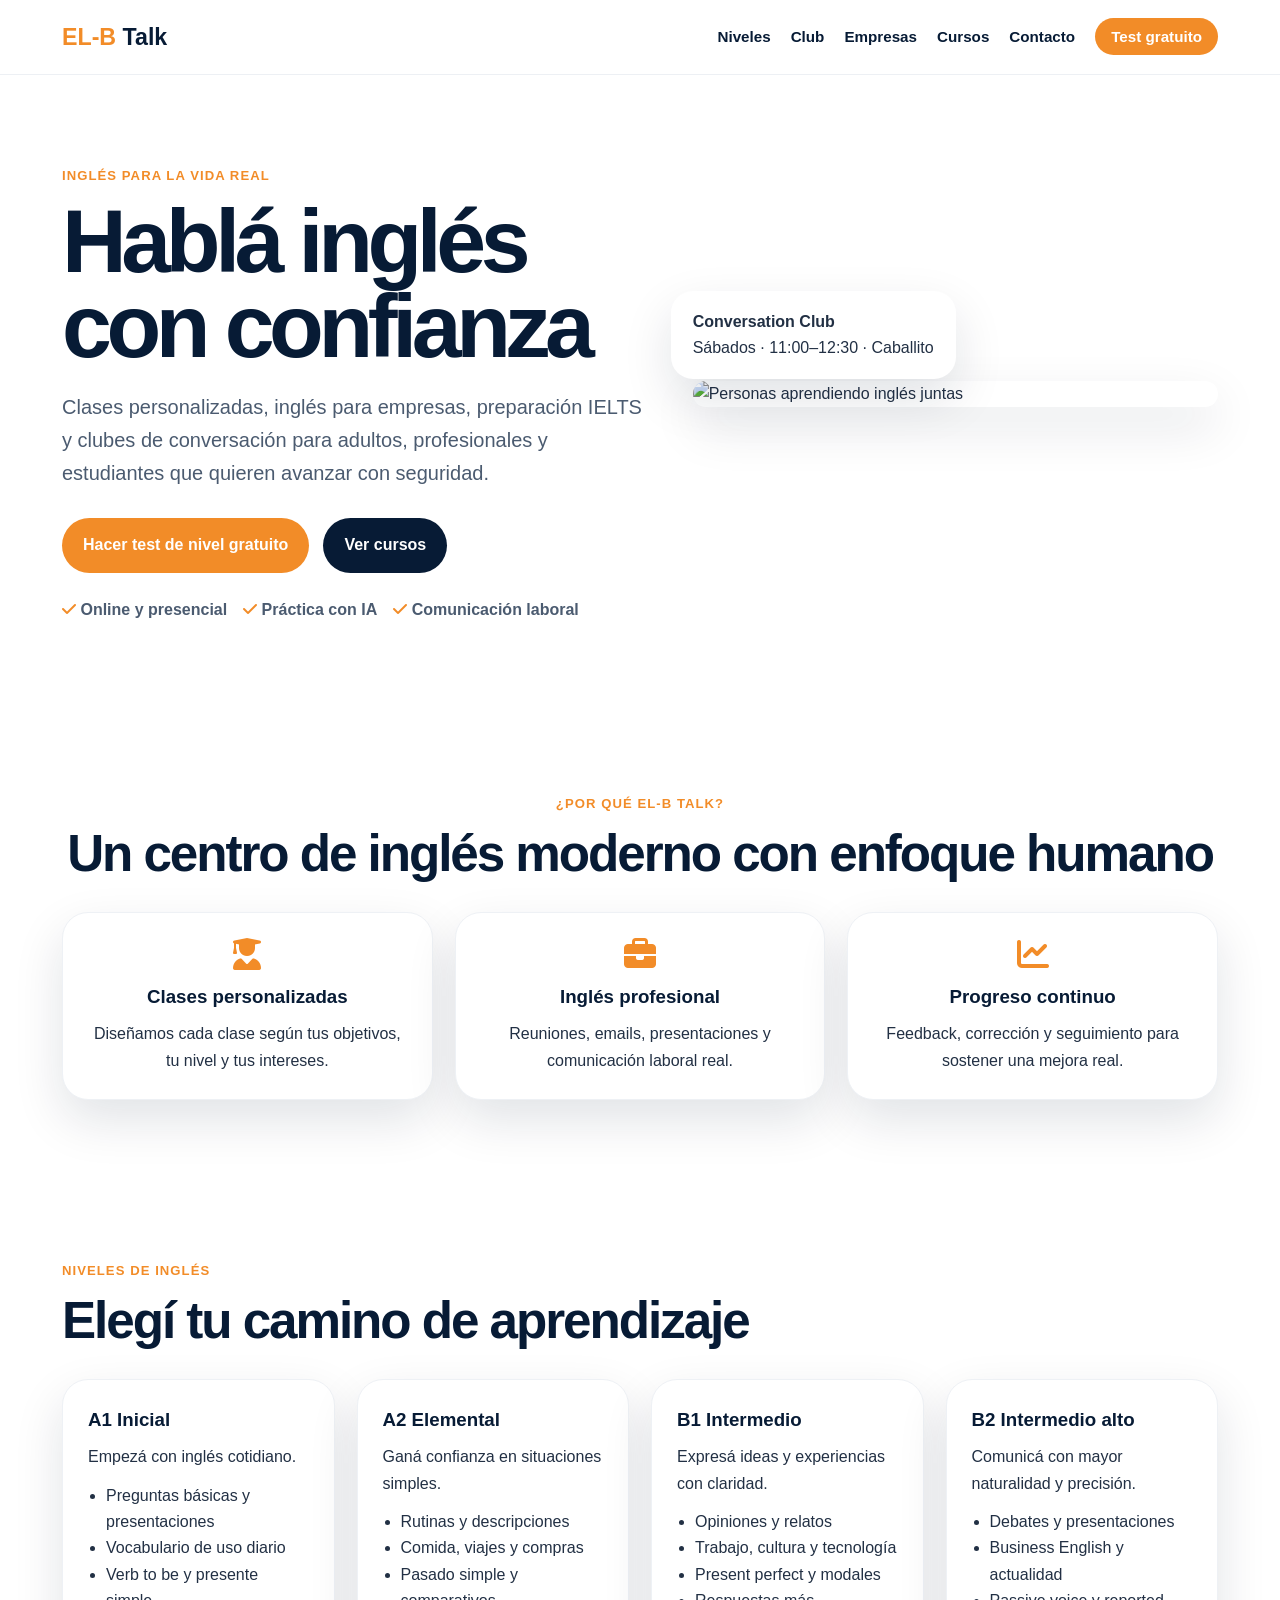
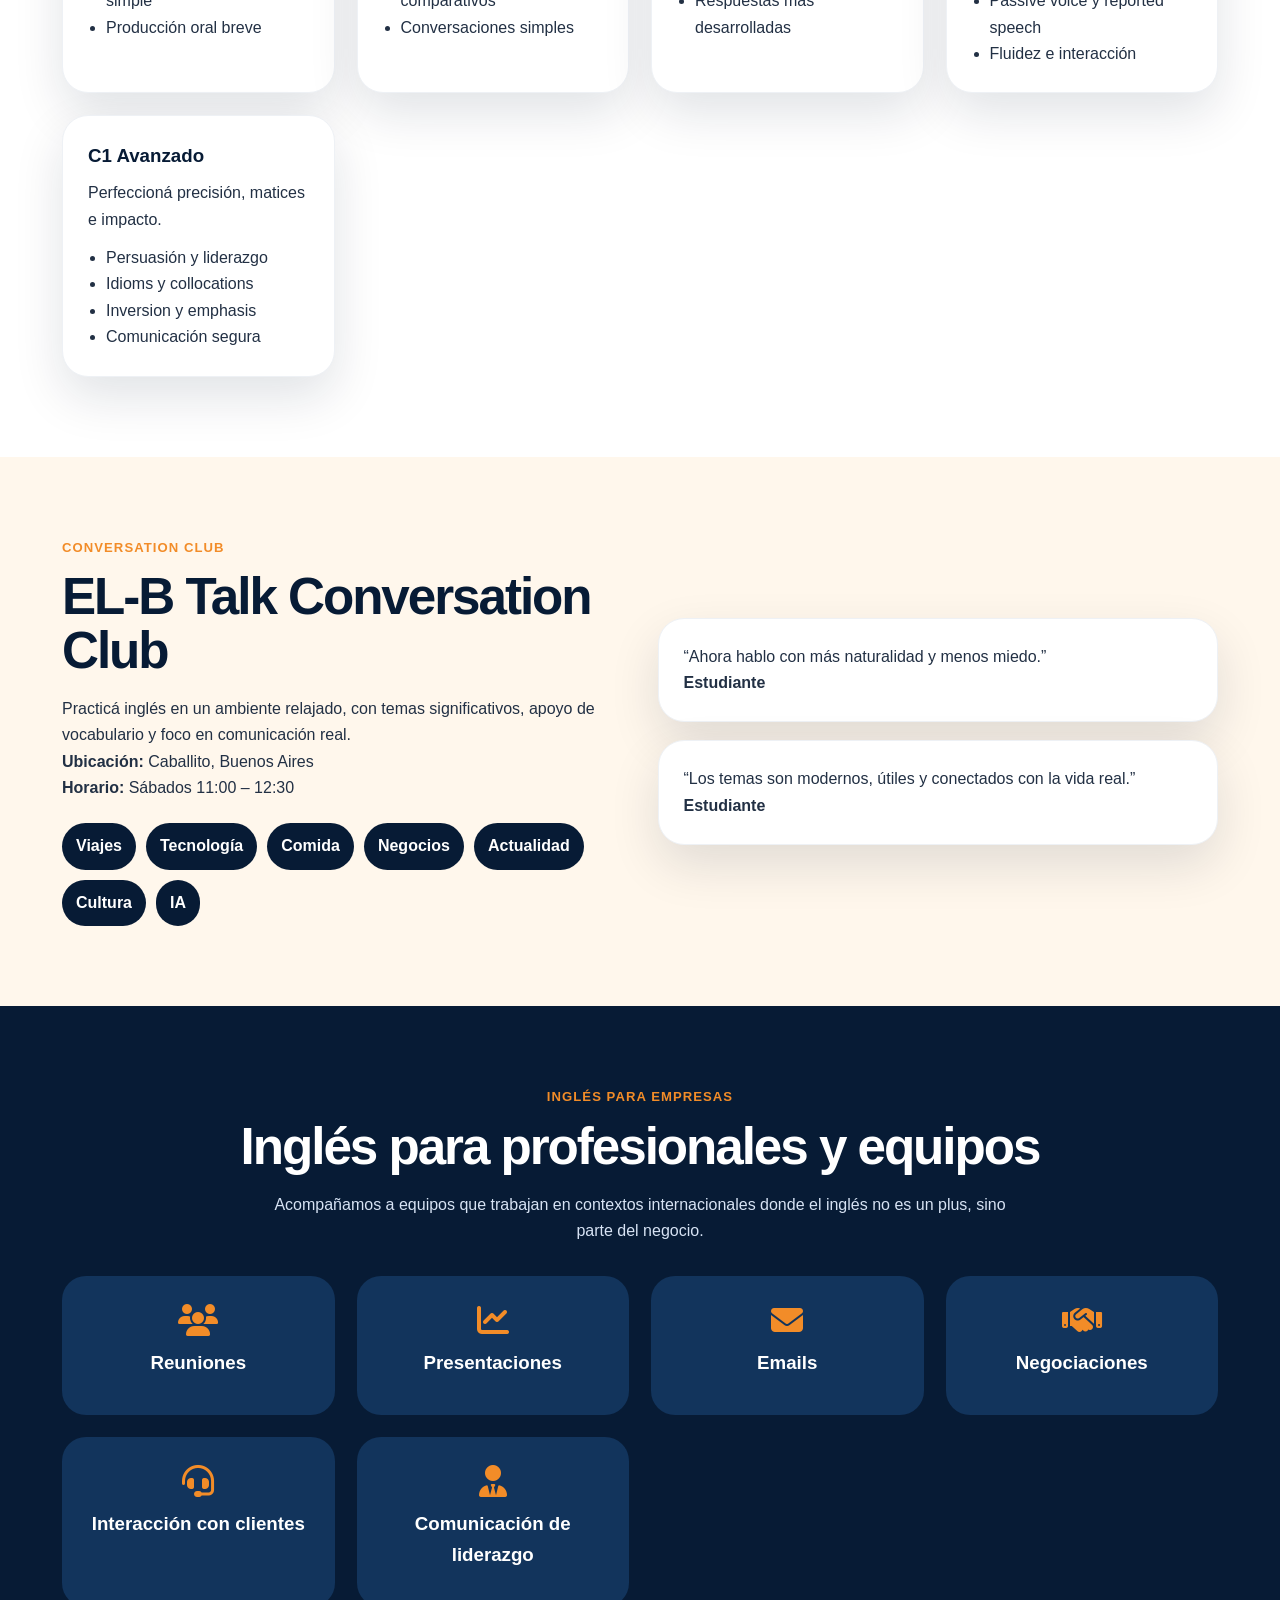
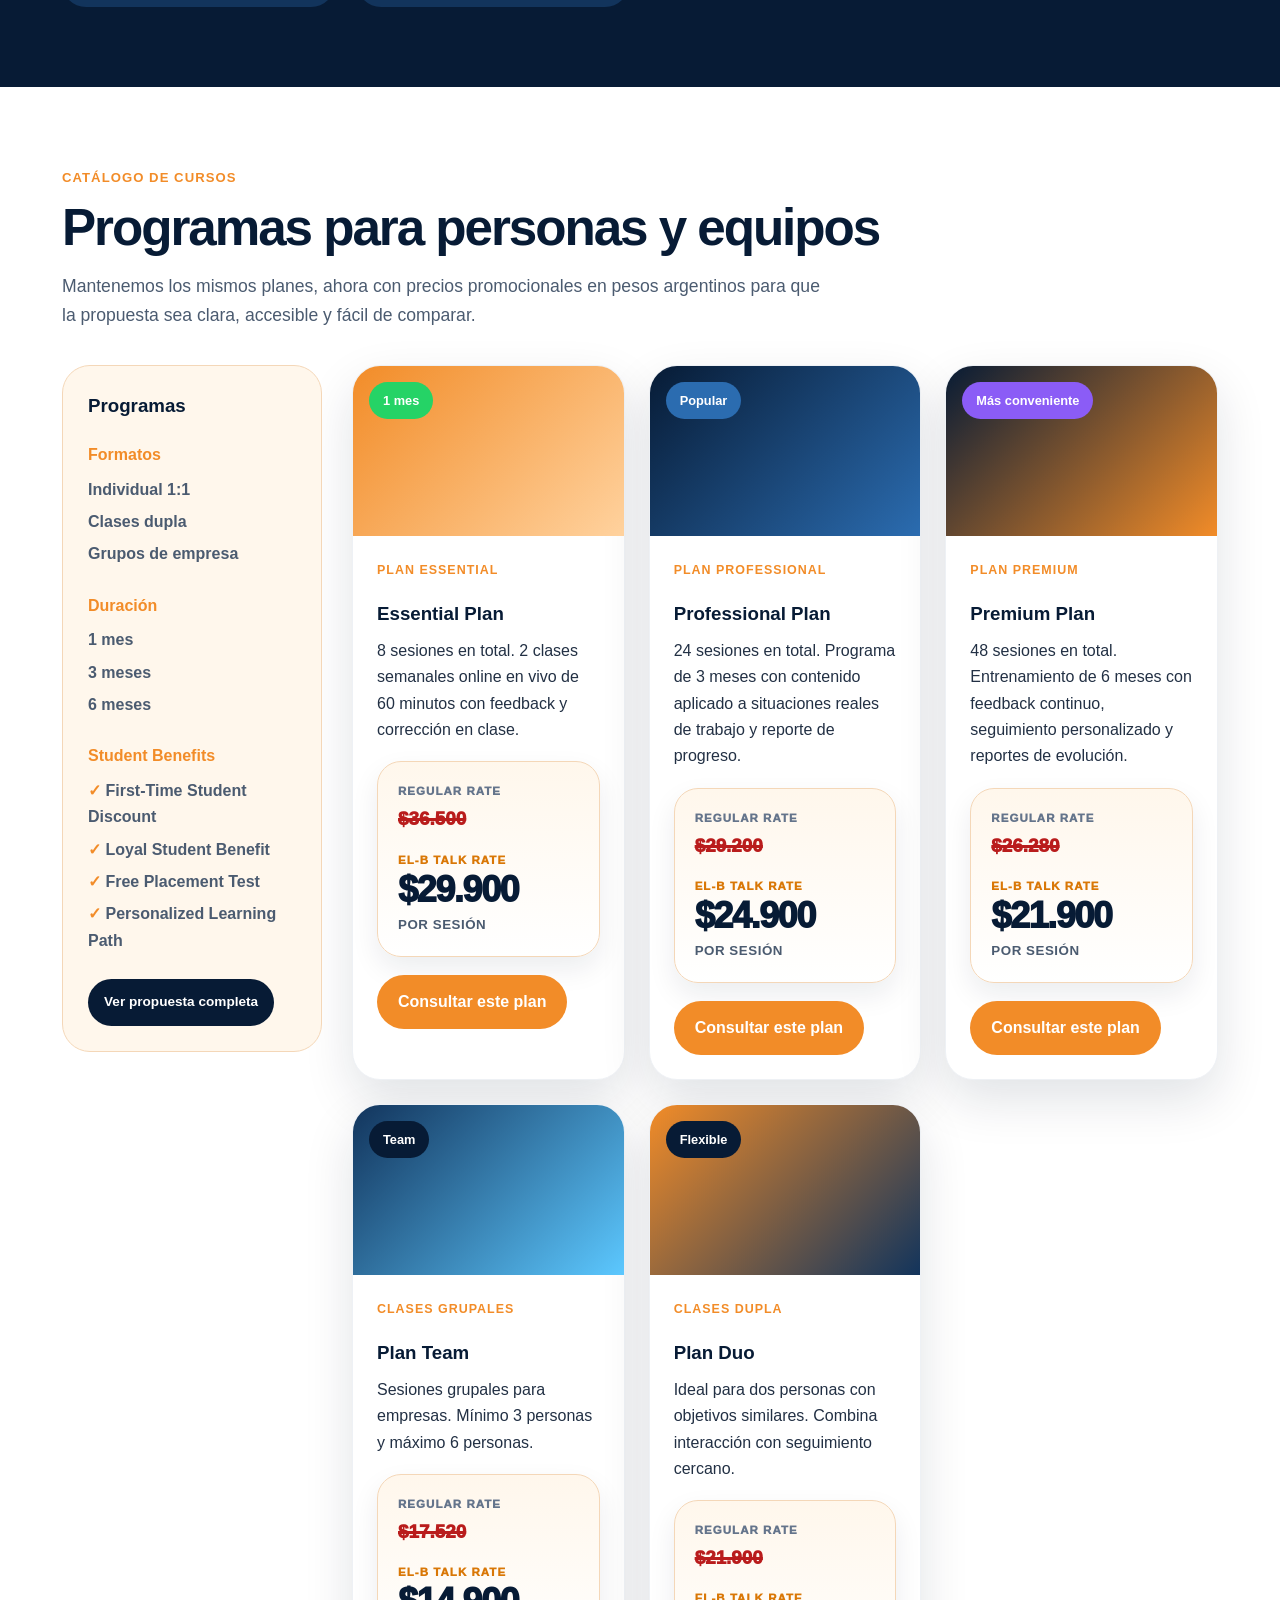
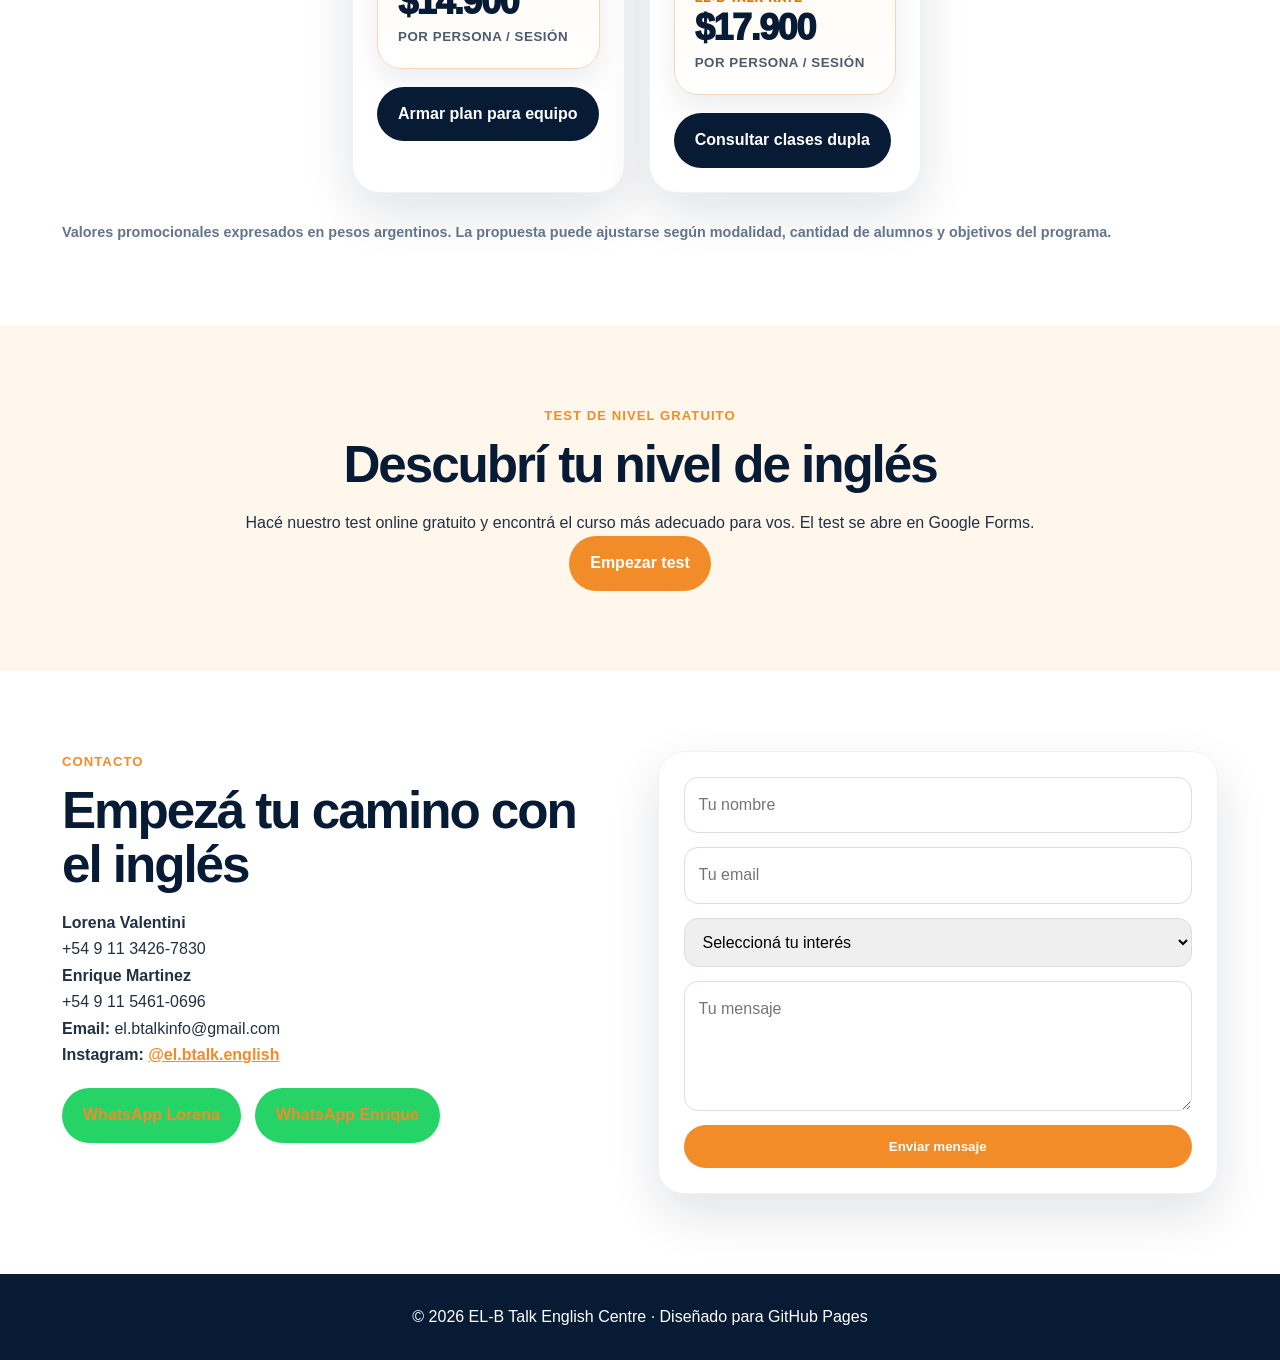
==== index.html @ 5281f2a9 "Add files via upload" ====
<!DOCTYPE html>
<html lang="es">
<head>
  <meta charset="UTF-8" />
  <meta name="viewport" content="width=device-width, initial-scale=1.0" />

  <title>EL-B Talk English Centre</title>
  <meta name="description" content="EL-B Talk English Centre: clases de inglés personalizadas, inglés para empresas, preparación IELTS, club de conversación y capacitación corporativa." />

  <link rel="stylesheet" href="style.css" />
  <link rel="stylesheet" href="https://cdnjs.cloudflare.com/ajax/libs/font-awesome/6.5.0/css/all.min.css" />
</head>

<body>
  <header class="header">
    <nav class="nav">
      <a href="#home" class="logo"><span>EL-B</span> Talk</a>

      <button class="menu-btn" id="menuBtn" aria-label="Abrir menú">
        <i class="fa-solid fa-bars"></i>
      </button>

      <ul class="nav-links" id="navLinks">
        <li><a href="#levels">Niveles</a></li>
        <li><a href="#club">Club</a></li>
        <li><a href="#business">Empresas</a></li>
        <li><a href="#courses">Cursos</a></li>
        <li><a href="#contact">Contacto</a></li>
        <li>
          <a
            href="test.html"
            target="_blank"
            rel="noopener noreferrer"
            class="nav-cta">
            Test gratuito
          </a>
        </li>
      </ul>
    </nav>
  </header>

  <main>
    <section id="home" class="hero">
      <div class="hero-text reveal">
        <p class="tag">Inglés para la vida real</p>
        <h1>Hablá inglés con confianza</h1>
        <p class="subtitle">
          Clases personalizadas, inglés para empresas, preparación IELTS y clubes de conversación
          para adultos, profesionales y estudiantes que quieren avanzar con seguridad.
        </p>

        <div class="buttons">
          <a
            href="test.html"
            target="_blank"
            rel="noopener noreferrer"
            class="btn primary">
            Hacer test de nivel gratuito
          </a>

          <a href="#courses" class="btn secondary">Ver cursos</a>
        </div>

        <div class="trust">
          <span><i class="fa-solid fa-check"></i> Online y presencial</span>
          <span><i class="fa-solid fa-check"></i> Práctica con IA</span>
          <span><i class="fa-solid fa-check"></i> Comunicación laboral</span>
        </div>
      </div>

      <div class="hero-card reveal">
        <img
          src="https://images.unsplash.com/photo-1521737604893-d14cc237f11d?auto=format&fit=crop&w=1200&q=80"
          alt="Personas aprendiendo inglés juntas"
        />
        <div class="floating-card">
          <strong>Conversation Club</strong>
          <p>Sábados · 11:00–12:30 · Caballito</p>
        </div>
      </div>
    </section>

    <section class="section intro reveal">
      <p class="tag">¿Por qué EL-B Talk?</p>
      <h2>Un centro de inglés moderno con enfoque humano</h2>

      <div class="feature-grid">
        <div>
          <i class="fa-solid fa-user-graduate"></i>
          <h3>Clases personalizadas</h3>
          <p>Diseñamos cada clase según tus objetivos, tu nivel y tus intereses.</p>
        </div>

        <div>
          <i class="fa-solid fa-briefcase"></i>
          <h3>Inglés profesional</h3>
          <p>Reuniones, emails, presentaciones y comunicación laboral real.</p>
        </div>

        <div>
          <i class="fa-solid fa-chart-line"></i>
          <h3>Progreso continuo</h3>
          <p>Feedback, corrección y seguimiento para sostener una mejora real.</p>
        </div>
      </div>
    </section>

    <section id="levels" class="section reveal">
      <p class="tag">Niveles de inglés</p>
      <h2>Elegí tu camino de aprendizaje</h2>

      <div class="cards">
        <article>
          <h3>A1 Inicial</h3>
          <p>Empezá con inglés cotidiano.</p>
          <ul>
            <li>Preguntas básicas y presentaciones</li>
            <li>Vocabulario de uso diario</li>
            <li>Verb to be y presente simple</li>
            <li>Producción oral breve</li>
          </ul>
        </article>

        <article>
          <h3>A2 Elemental</h3>
          <p>Ganá confianza en situaciones simples.</p>
          <ul>
            <li>Rutinas y descripciones</li>
            <li>Comida, viajes y compras</li>
            <li>Pasado simple y comparativos</li>
            <li>Conversaciones simples</li>
          </ul>
        </article>

        <article>
          <h3>B1 Intermedio</h3>
          <p>Expresá ideas y experiencias con claridad.</p>
          <ul>
            <li>Opiniones y relatos</li>
            <li>Trabajo, cultura y tecnología</li>
            <li>Present perfect y modales</li>
            <li>Respuestas más desarrolladas</li>
          </ul>
        </article>

        <article>
          <h3>B2 Intermedio alto</h3>
          <p>Comunicá con mayor naturalidad y precisión.</p>
          <ul>
            <li>Debates y presentaciones</li>
            <li>Business English y actualidad</li>
            <li>Passive voice y reported speech</li>
            <li>Fluidez e interacción</li>
          </ul>
        </article>

        <article>
          <h3>C1 Avanzado</h3>
          <p>Perfeccioná precisión, matices e impacto.</p>
          <ul>
            <li>Persuasión y liderazgo</li>
            <li>Idioms y collocations</li>
            <li>Inversion y emphasis</li>
            <li>Comunicación segura</li>
          </ul>
        </article>
      </div>
    </section>

    <section id="club" class="section split reveal">
      <div>
        <p class="tag">Conversation Club</p>
        <h2>EL-B Talk Conversation Club</h2>
        <p>
          Practicá inglés en un ambiente relajado, con temas significativos,
          apoyo de vocabulario y foco en comunicación real.
        </p>
        <p><strong>Ubicación:</strong> Caballito, Buenos Aires</p>
        <p><strong>Horario:</strong> Sábados 11:00 – 12:30</p>

        <div class="chips">
          <span>Viajes</span>
          <span>Tecnología</span>
          <span>Comida</span>
          <span>Negocios</span>
          <span>Actualidad</span>
          <span>Cultura</span>
          <span>IA</span>
        </div>
      </div>

      <div class="testimonial-box">
        <div>
          <p>“Ahora hablo con más naturalidad y menos miedo.”</p>
          <strong>Estudiante</strong>
        </div>

        <div>
          <p>“Los temas son modernos, útiles y conectados con la vida real.”</p>
          <strong>Estudiante</strong>
        </div>
      </div>
    </section>

    <section id="business" class="section dark reveal">
      <p class="tag">Inglés para empresas</p>
      <h2>Inglés para profesionales y equipos</h2>
      <p class="dark-intro">
        Acompañamos a equipos que trabajan en contextos internacionales donde el inglés no es un plus, sino parte del negocio.
      </p>

      <div class="business-grid">
        <div><i class="fa-solid fa-users"></i><h3>Reuniones</h3></div>
        <div><i class="fa-solid fa-chart-line"></i><h3>Presentaciones</h3></div>
        <div><i class="fa-solid fa-envelope"></i><h3>Emails</h3></div>
        <div><i class="fa-solid fa-handshake"></i><h3>Negociaciones</h3></div>
        <div><i class="fa-solid fa-headset"></i><h3>Interacción con clientes</h3></div>
        <div><i class="fa-solid fa-user-tie"></i><h3>Comunicación de liderazgo</h3></div>
      </div>
    </section>

    <section id="courses" class="section catalog reveal">
      <p class="tag">Catálogo de cursos</p>
      <h2>Programas para personas y equipos</h2>
      <p class="catalog-intro">
        Mantenemos los mismos planes, ahora con precios promocionales en pesos argentinos para que la propuesta sea clara, accesible y fácil de comparar.
      </p>

      <div class="catalog-layout">
        <aside class="catalog-filters">
          <h3>Programas</h3>

          <div class="filter-group">
            <h4>Formatos</h4>
            <p>Individual 1:1</p>
            <p>Clases dupla</p>
            <p>Grupos de empresa</p>
          </div>

          <div class="filter-group">
            <h4>Duración</h4>
            <p>1 mes</p>
            <p>3 meses</p>
            <p>6 meses</p>
          </div>

          <div class="filter-group student-benefits">
            <h4>Student Benefits</h4>
            <p>First-Time Student Discount</p>
            <p>Loyal Student Benefit</p>
            <p>Free Placement Test</p>
            <p>Personalized Learning Path</p>
          </div>

          <a href="commercial-proposal.pdf" target="_blank" rel="noopener noreferrer" class="btn secondary small-btn">
            Ver propuesta completa
          </a>
        </aside>

        <div class="catalog-products">
          <article class="product-card featured-card">
            <div class="product-image essential-bg">
              <span class="badge free">1 mes</span>
            </div>
            <div class="product-content">
              <p class="product-type">Plan Essential</p>
              <h3>Essential Plan</h3>
              <p>8 sesiones en total. 2 clases semanales online en vivo de 60 minutos con feedback y corrección en clase.</p>
              <div class="offer-price">
                <span class="rate-label">Regular Rate</span>
                <span class="old-price">$36.500</span>
                <span class="rate-label highlight">EL-B Talk Rate</span>
                <strong>$29.900</strong>
                <small>por sesión</small>
              </div>
              <a href="#contact" class="btn primary">Consultar este plan</a>
            </div>
          </article>

          <article class="product-card featured-card">
            <div class="product-image professional-bg">
              <span class="badge popular">Popular</span>
            </div>
            <div class="product-content">
              <p class="product-type">Plan Professional</p>
              <h3>Professional Plan</h3>
              <p>24 sesiones en total. Programa de 3 meses con contenido aplicado a situaciones reales de trabajo y reporte de progreso.</p>
              <div class="offer-price">
                <span class="rate-label">Regular Rate</span>
                <span class="old-price">$29.200</span>
                <span class="rate-label highlight">EL-B Talk Rate</span>
                <strong>$24.900</strong>
                <small>por sesión</small>
              </div>
              <a href="#contact" class="btn primary">Consultar este plan</a>
            </div>
          </article>

          <article class="product-card featured-card">
            <div class="product-image premium-bg">
              <span class="badge premium">Más conveniente</span>
            </div>
            <div class="product-content">
              <p class="product-type">Plan Premium</p>
              <h3>Premium Plan</h3>
              <p>48 sesiones en total. Entrenamiento de 6 meses con feedback continuo, seguimiento personalizado y reportes de evolución.</p>
              <div class="offer-price">
                <span class="rate-label">Regular Rate</span>
                <span class="old-price">$26.280</span>
                <span class="rate-label highlight">EL-B Talk Rate</span>
                <strong>$21.900</strong>
                <small>por sesión</small>
              </div>
              <a href="#contact" class="btn primary">Consultar este plan</a>
            </div>
          </article>

          <article class="product-card">
            <div class="product-image team-bg">
              <span class="badge soon">Team</span>
            </div>
            <div class="product-content">
              <p class="product-type">Clases grupales</p>
              <h3>Plan Team</h3>
              <p>Sesiones grupales para empresas. Mínimo 3 personas y máximo 6 personas.</p>
              <div class="offer-price">
                <span class="rate-label">Regular Rate</span>
                <span class="old-price">$17.520</span>
                <span class="rate-label highlight">EL-B Talk Rate</span>
                <strong>$14.900</strong>
                <small>por persona / sesión</small>
              </div>
              <a href="#contact" class="btn secondary">Armar plan para equipo</a>
            </div>
          </article>

          <article class="product-card">
            <div class="product-image duo-bg">
              <span class="badge soon">Flexible</span>
            </div>
            <div class="product-content">
              <p class="product-type">Clases dupla</p>
              <h3>Plan Duo</h3>
              <p>Ideal para dos personas con objetivos similares. Combina interacción con seguimiento cercano.</p>
              <div class="offer-price">
                <span class="rate-label">Regular Rate</span>
                <span class="old-price">$21.900</span>
                <span class="rate-label highlight">EL-B Talk Rate</span>
                <strong>$17.900</strong>
                <small>por persona / sesión</small>
              </div>
              <a href="#contact" class="btn secondary">Consultar clases dupla</a>
            </div>
          </article>
        </div>
      </div>

      <p class="exchange-note">
        Valores promocionales expresados en pesos argentinos. La propuesta puede ajustarse según modalidad, cantidad de alumnos y objetivos del programa.
      </p>
    </section>

    <section id="test" class="section cta reveal">
      <p class="tag">Test de nivel gratuito</p>
      <h2>Descubrí tu nivel de inglés</h2>
      <p>
        Hacé nuestro test online gratuito y encontrá el curso más adecuado para vos.
        El test se abre en Google Forms.
      </p>

      <a
        href="test.html"
        target="_blank"
        rel="noopener noreferrer"
        class="btn primary">
        Empezar test
      </a>
    </section>

    <section id="contact" class="section contact reveal">
      <div>
        <p class="tag">Contacto</p>
        <h2>Empezá tu camino con el inglés</h2>

        <p><strong>Lorena Valentini</strong></p>
        <p>+54 9 11 3426-7830</p>

        <p><strong>Enrique Martinez</strong></p>
        <p>+54 9 11 5461-0696</p>

        <p><strong>Email:</strong> el.btalkinfo@gmail.com</p>
        <p>
          <strong>Instagram:</strong>
          <a
            href="https://www.instagram.com/el.btalk.english/"
            target="_blank"
            rel="noopener noreferrer">
            @el.btalk.english
          </a>
        </p>

        <div class="buttons contact-buttons">
          <a
            class="btn whatsapp"
            href="https://wa.me/5491134267830"
            target="_blank"
            rel="noopener noreferrer">
            WhatsApp Lorena
          </a>

          <a
            class="btn whatsapp"
            href="https://wa.me/5491154610696"
            target="_blank"
            rel="noopener noreferrer">
            WhatsApp Enrique
          </a>
        </div>
      </div>

      <form action="https://formsubmit.co/el.btalkinfo@gmail.com" method="POST">
        <input type="hidden" name="_subject" value="Nueva consulta desde la web de EL-B Talk" />
        <input type="hidden" name="_captcha" value="false" />
        <input type="hidden" name="_template" value="table" />
        <input type="hidden" name="_next" value="https://elbtalk.github.io/website/#contact" />

        <input type="text" name="name" placeholder="Tu nombre" required />
        <input type="email" name="email" placeholder="Tu email" required />

        <select name="interest" required>
          <option value="">Seleccioná tu interés</option>
          <option>Conversation Club</option>
          <option>Business English</option>
          <option>Preparación IELTS</option>
          <option>Clases particulares</option>
          <option>Capacitación corporativa</option>
          <option>Plan Team</option>
          <option>Clases dupla</option>
        </select>

        <textarea name="message" placeholder="Tu mensaje" required></textarea>

        <button class="btn primary" type="submit">Enviar mensaje</button>
      </form>
    </section>
  </main>

  <footer>
    <p>© 2026 EL-B Talk English Centre · Diseñado para GitHub Pages</p>
  </footer>

  <script src="script.js"></script>
</body>
</html>
---- style.css ----
:root{
  --orange:#f28c28;
  --orange-dark:#d97706;
  --blue:#071b35;
  --blue2:#12345c;
  --cream:#fff7ec;
  --soft:#f5f7fb;
  --text:#223044;
  --white:#fff;
  --shadow:0 20px 50px rgba(7,27,53,.12);
}

*{box-sizing:border-box;margin:0;padding:0}
html{scroll-behavior:smooth}
body{font-family:Inter,Arial,sans-serif;color:var(--text);background:#fff;line-height:1.65}
img{max-width:100%;display:block}

.header{position:sticky;top:0;z-index:10;background:rgba(255,255,255,.94);backdrop-filter:blur(14px);border-bottom:1px solid #edf0f4}
.nav{max-width:1200px;margin:auto;padding:18px 22px;display:flex;align-items:center;justify-content:space-between}
.logo{text-decoration:none;font-size:1.45rem;font-weight:900;color:var(--blue)}
.logo span{color:var(--orange)}
.nav-links{display:flex;gap:20px;list-style:none;align-items:center}
.nav-links a{text-decoration:none;color:var(--blue);font-weight:700;font-size:.95rem}
.nav-cta{background:var(--orange);color:white!important;padding:10px 16px;border-radius:999px}
.menu-btn{display:none;background:none;border:0;font-size:1.5rem;color:var(--blue)}

.hero{max-width:1200px;margin:auto;padding:90px 22px;display:grid;grid-template-columns:1.05fr .95fr;gap:50px;align-items:center}
.tag{color:var(--orange);font-weight:900;text-transform:uppercase;letter-spacing:.08em;font-size:.82rem;margin-bottom:12px}
h1{font-size:clamp(3rem,7vw,5.8rem);line-height:.95;color:var(--blue);letter-spacing:-.06em;margin-bottom:22px}
h2{font-size:clamp(2rem,4vw,3.3rem);line-height:1.05;color:var(--blue);letter-spacing:-.04em;margin-bottom:18px}
h3{color:var(--blue);margin-bottom:8px}
.subtitle{font-size:1.25rem;max-width:650px;margin-bottom:28px;color:#4b5b70}

.buttons{display:flex;gap:14px;flex-wrap:wrap;margin-bottom:24px}
.btn{border:0;display:inline-block;text-decoration:none;padding:14px 21px;border-radius:999px;font-weight:900;cursor:pointer;transition:.25s}
.btn:hover{transform:translateY(-3px);box-shadow:var(--shadow)}
.primary{background:var(--orange);color:#fff}
.secondary{background:var(--blue);color:#fff}
.whatsapp{background:#25d366;color:#fff}
.small-btn{font-size:.85rem;padding:12px 16px}

.trust{display:flex;gap:16px;flex-wrap:wrap;font-weight:700;color:#4b5b70}
.trust i{color:var(--orange)}
.hero-card{position:relative}
.hero-card img{border-radius:32px;box-shadow:var(--shadow)}
.floating-card{position:absolute;left:-22px;bottom:28px;background:white;padding:18px 22px;border-radius:22px;box-shadow:var(--shadow)}

.section{max-width:1200px;margin:auto;padding:80px 22px}
.intro{text-align:center}
.feature-grid,.cards,.business-grid{display:grid;grid-template-columns:repeat(auto-fit,minmax(230px,1fr));gap:22px;margin-top:32px}
.feature-grid div,.cards article,.testimonial-box div,.contact form{background:white;border:1px solid #eef1f5;border-radius:26px;padding:25px;box-shadow:var(--shadow)}
.feature-grid i,.cards i,.business-grid i{font-size:2rem;color:var(--orange);margin-bottom:12px}
.cards article ul{padding-left:18px;margin-top:12px}

.split{display:grid;grid-template-columns:1fr 1fr;gap:35px;align-items:center;background:var(--cream);max-width:100%;padding-left:calc((100% - 1200px)/2 + 22px);padding-right:calc((100% - 1200px)/2 + 22px)}
.chips{display:flex;gap:10px;flex-wrap:wrap;margin-top:22px}
.chips span{background:var(--blue);color:white;padding:10px 14px;border-radius:999px;font-weight:800}
.testimonial-box{display:grid;gap:18px}

.dark{max-width:100%;background:var(--blue);color:white;text-align:center;padding-left:calc((100% - 1200px)/2 + 22px);padding-right:calc((100% - 1200px)/2 + 22px)}
.dark h2,.dark h3{color:white}
.dark-intro{max-width:760px;margin:0 auto 25px;color:#d7e3f4}
.business-grid div{background:var(--blue2);border-radius:24px;padding:28px}

.catalog-intro{max-width:760px;color:#4b5b70;margin-bottom:35px;font-size:1.1rem}
.catalog-layout{display:grid;grid-template-columns:260px 1fr;gap:30px;align-items:start}
.catalog-filters{background:#fff7ec;border:1px solid #f4d7b8;border-radius:28px;padding:25px;position:sticky;top:105px}
.catalog-filters h3{margin-bottom:20px}
.filter-group{margin-bottom:25px}
.filter-group h4{color:var(--orange);margin-bottom:8px}
.filter-group p{margin:6px 0;color:#4b5b70;font-weight:700}
.catalog-products{display:grid;grid-template-columns:repeat(auto-fit,minmax(260px,1fr));gap:24px}
.product-card{background:white;border:1px solid #eef1f5;border-radius:28px;overflow:hidden;box-shadow:var(--shadow)}
.product-image{height:170px;position:relative;background-size:cover;background-position:center}
.essential-bg{background:linear-gradient(135deg,#f28c28,#ffd29e)}
.professional-bg{background:linear-gradient(135deg,#071b35,#2b6cb0)}
.premium-bg{background:linear-gradient(135deg,#071b35,#f28c28)}
.team-bg{background:linear-gradient(135deg,#12345c,#5cc8ff)}
.duo-bg{background:linear-gradient(135deg,#f28c28,#12345c)}
.badge{position:absolute;top:16px;left:16px;padding:8px 14px;border-radius:999px;font-weight:900;font-size:.8rem;color:white}
.badge.free{background:#25d366}
.badge.soon{background:var(--blue)}
.badge.popular{background:#2b6cb0}
.badge.premium{background:#8b5cf6}
.product-content{padding:24px}
.product-type{color:var(--orange);font-weight:900;text-transform:uppercase;font-size:.78rem;letter-spacing:.08em;margin-bottom:8px}
.product-content p{margin-bottom:18px}
.price-box{background:var(--cream);border-radius:20px;padding:16px;margin:18px 0}
.price-box strong{display:block;color:var(--blue);font-size:1.65rem;line-height:1}
.price-box span{display:block;font-weight:800;color:#4b5b70;margin-top:5px}
.price-box small{display:block;color:#64748b;margin-top:8px;font-weight:700}
.exchange-note{margin-top:28px;font-size:.9rem;color:#64748b;font-weight:700}

.cta{text-align:center;background:var(--cream);max-width:100%}
.cta>*{max-width:850px;margin-left:auto;margin-right:auto}

.contact{display:grid;grid-template-columns:1fr 1fr;gap:35px}
.contact a{color:var(--orange);font-weight:900}
.contact-buttons{margin-top:20px}
form{display:grid;gap:14px}
input,select,textarea{width:100%;padding:14px;border:1px solid #d7dee8;border-radius:14px;font:inherit}
textarea{min-height:130px}
footer{background:var(--blue);color:white;text-align:center;padding:30px}

.reveal{opacity:0;transform:translateY(24px);transition:.7s ease}
.reveal.visible{opacity:1;transform:translateY(0)}

@media(max-width:850px){
  .menu-btn{display:block}
  .nav-links{display:none;position:absolute;top:72px;left:16px;right:16px;background:white;border-radius:20px;box-shadow:var(--shadow);padding:20px;flex-direction:column}
  .nav-links.open{display:flex}
  .hero,.split,.contact,.catalog-layout{grid-template-columns:1fr}
  .hero{padding-top:55px}
  .floating-card{position:relative;left:0;bottom:0;margin-top:14px}
  .catalog-filters{position:static}
}


.offer-price{
  background:var(--cream);
  border-radius:22px;
  padding:18px;
  margin:18px 0;
  border:1px solid #f4d7b8;
}
.old-price{
  display:block;
  color:#8a94a6;
  font-size:1rem;
  font-weight:900;
  text-decoration:line-through;
  margin-bottom:4px;
}
.offer-price strong{
  display:block;
  color:var(--blue);
  font-size:2rem;
  line-height:1;
  font-weight:1000;
}
.offer-price small{
  display:block;
  color:var(--orange-dark);
  font-weight:900;
  margin-top:6px;
  text-transform:uppercase;
  letter-spacing:.04em;
}


/* Premium pricing style */
.student-benefits p::before{
  content:"✓ ";
  color:var(--orange);
  font-weight:1000;
}

.offer-price{
  background:linear-gradient(180deg,#fff7ec 0%,#ffffff 100%);
  border-radius:24px;
  padding:20px;
  margin:18px 0;
  border:1px solid #f4d7b8;
  box-shadow:0 12px 28px rgba(7,27,53,.08);
}

.rate-label{
  display:block;
  font-size:.72rem;
  font-weight:1000;
  text-transform:uppercase;
  letter-spacing:.09em;
  color:#64748b;
  margin-bottom:2px;
}

.rate-label.highlight{
  color:var(--orange-dark);
  margin-top:10px;
}

.old-price{
  display:inline-block;
  color:#b91c1c;
  font-size:1.18rem;
  font-weight:1000;
  text-decoration:line-through;
  text-decoration-thickness:3px;
  text-decoration-color:#b91c1c;
  margin-bottom:6px;
}

.offer-price strong{
  display:block;
  color:var(--blue);
  font-size:2.25rem;
  line-height:1;
  font-weight:1000;
  letter-spacing:-.04em;
}

.offer-price small{
  display:block;
  color:#4b5b70;
  font-weight:900;
  margin-top:6px;
}
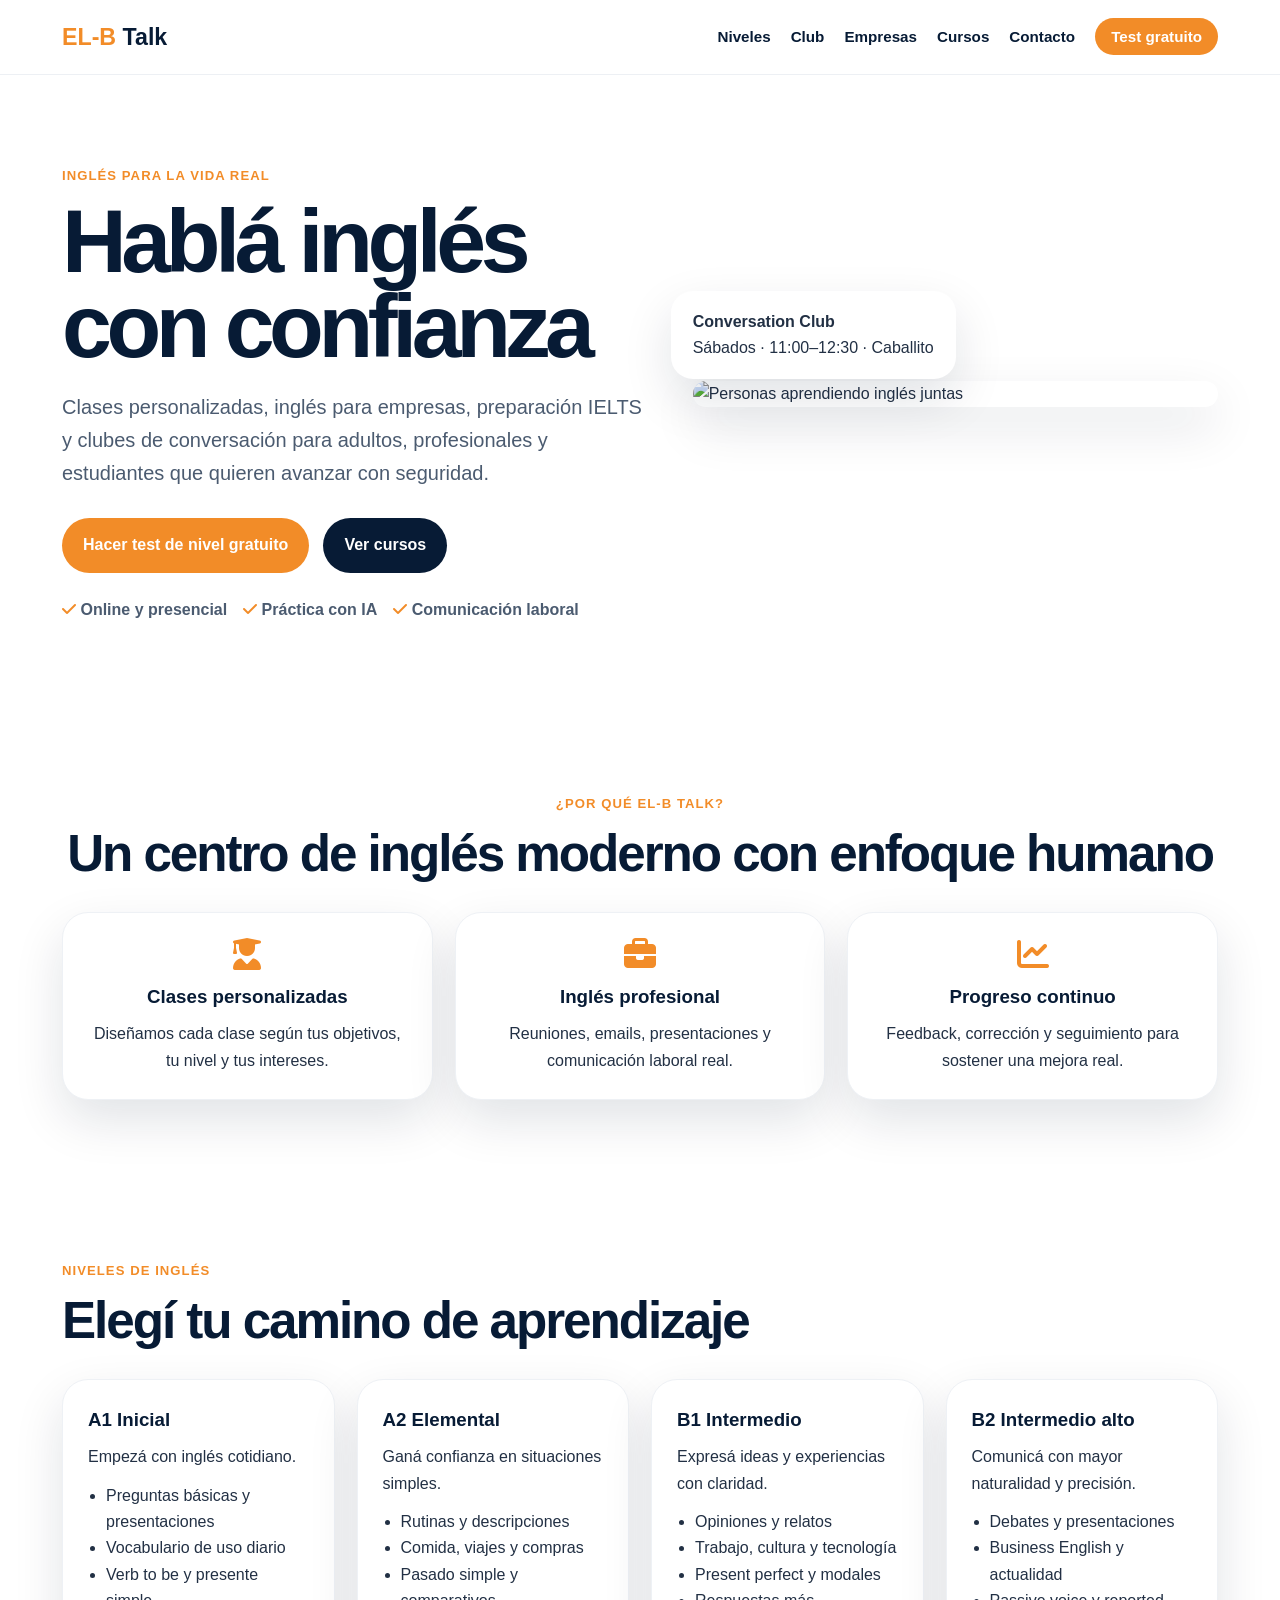
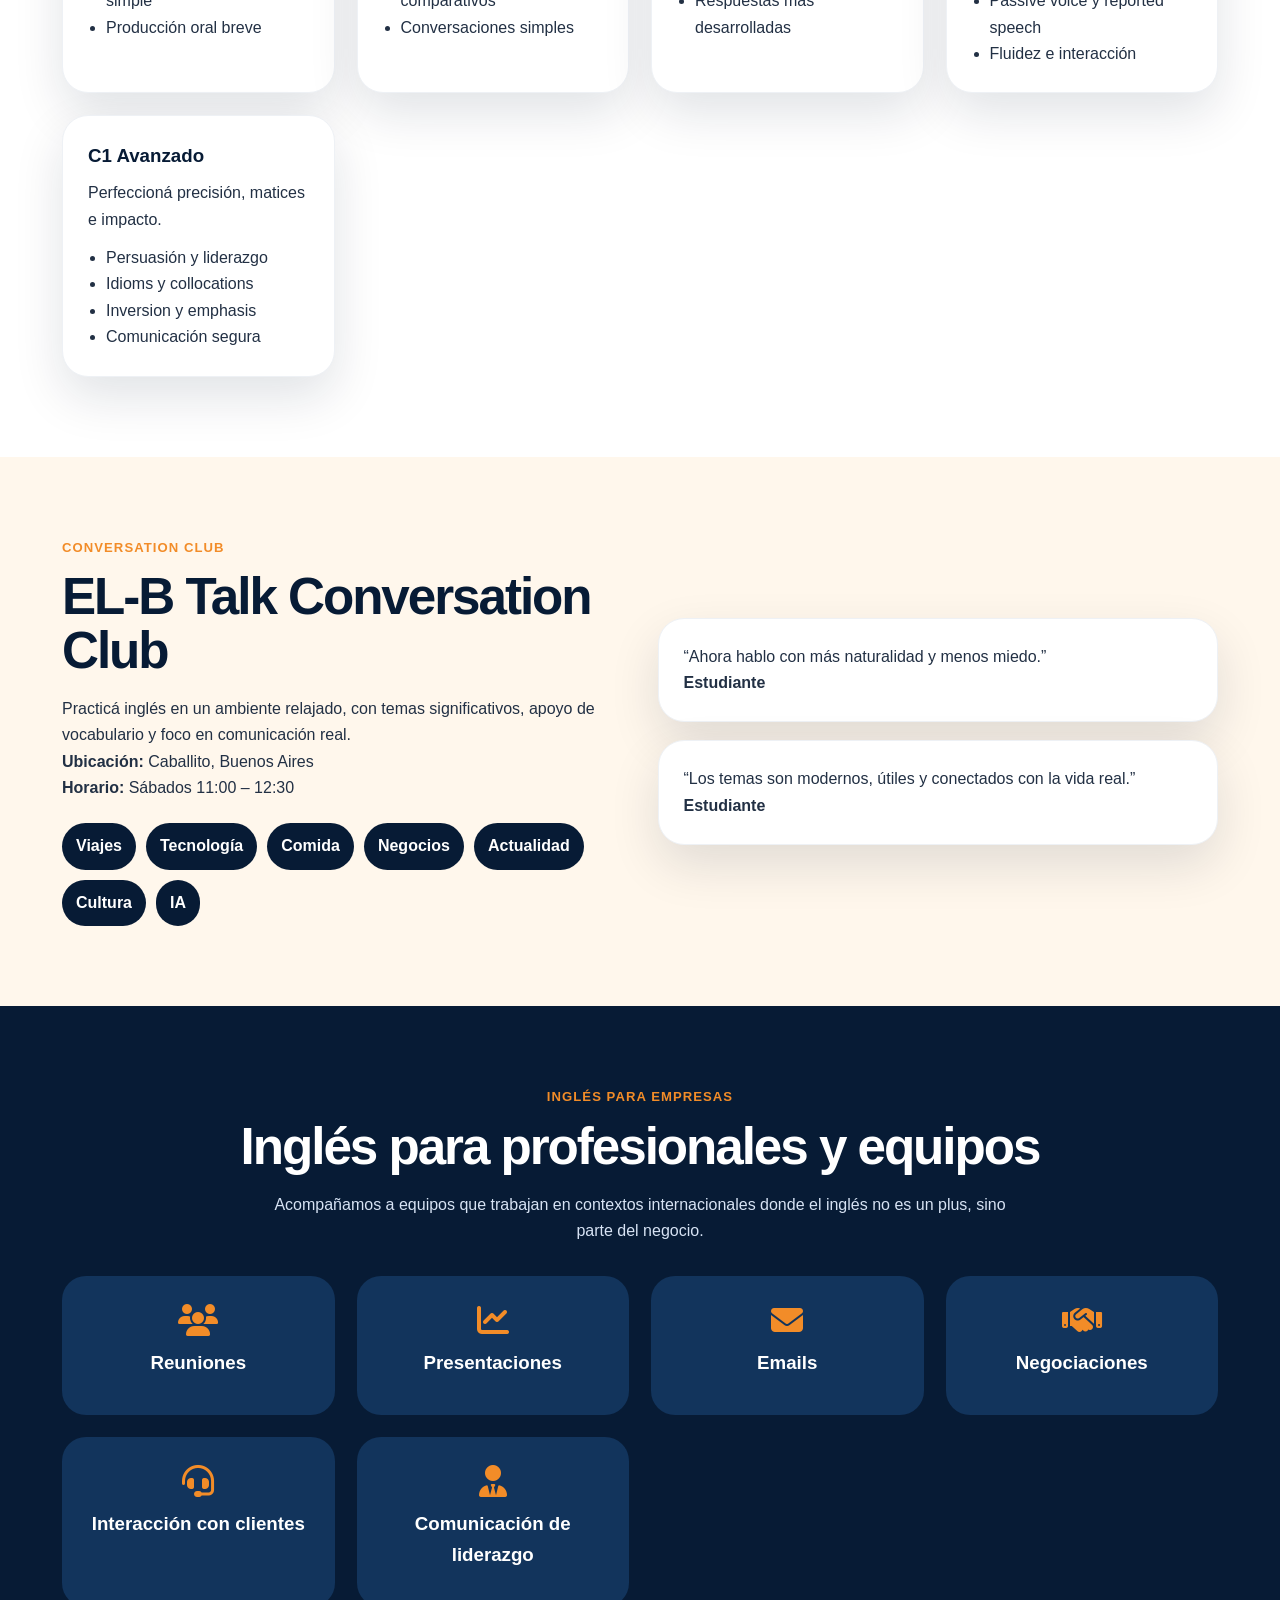
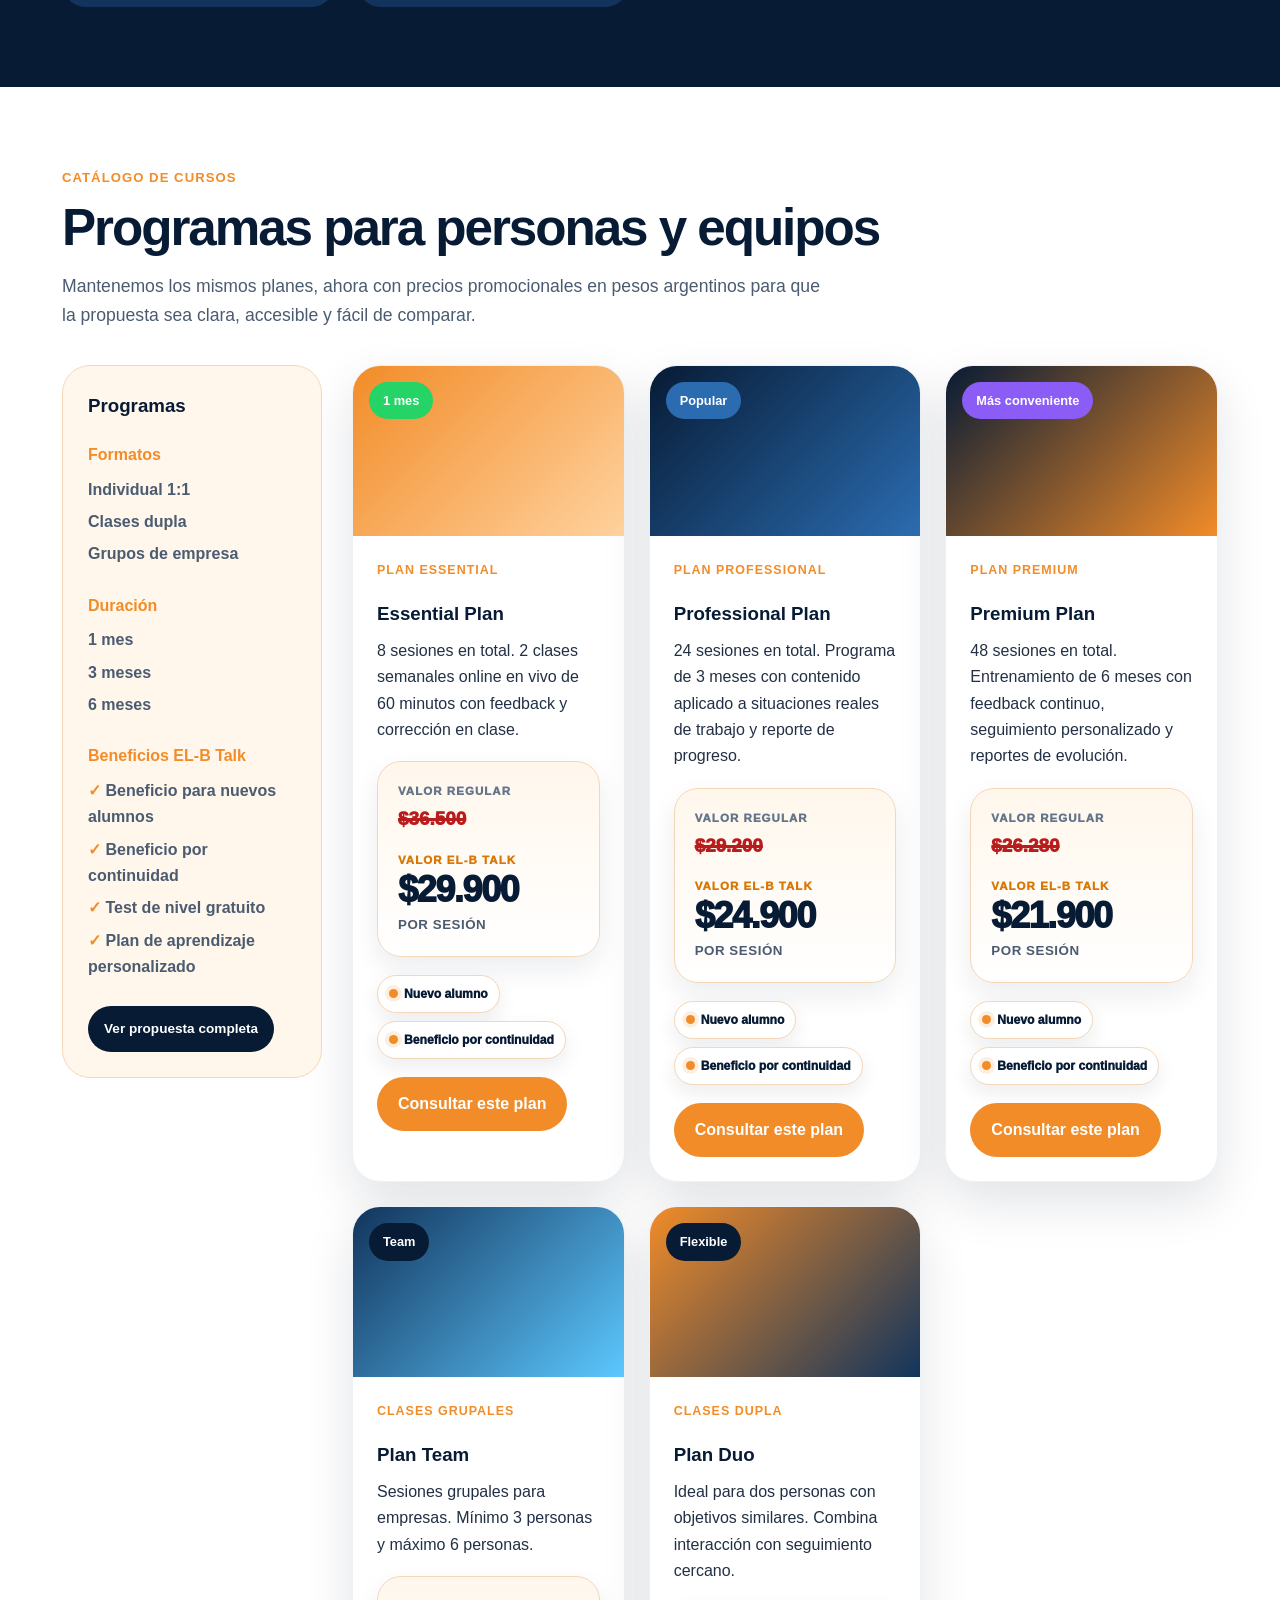
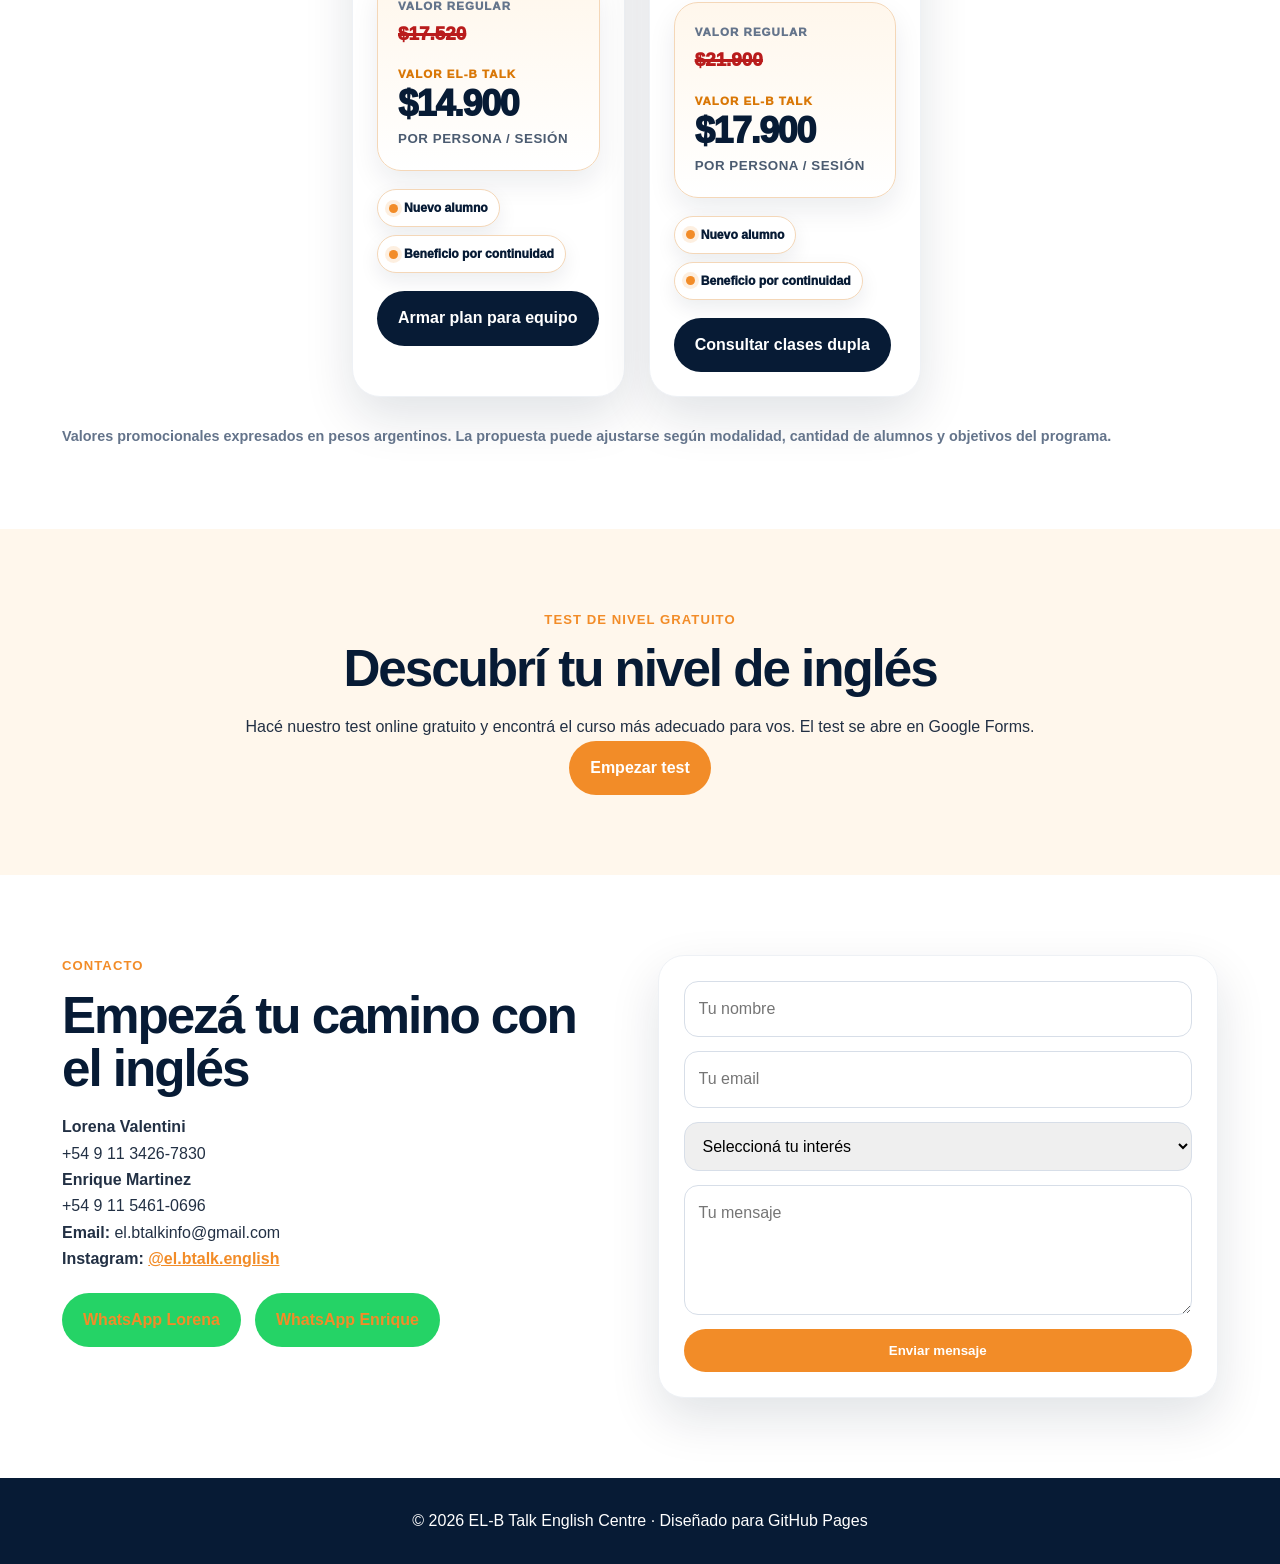
==== commit 0eaa893e: "Add files via upload" ====
--- a/index.html
+++ b/index.html
@@ -245,11 +245,11 @@
           </div>
 
           <div class="filter-group student-benefits">
-            <h4>Student Benefits</h4>
-            <p>First-Time Student Discount</p>
-            <p>Loyal Student Benefit</p>
-            <p>Free Placement Test</p>
-            <p>Personalized Learning Path</p>
+            <h4>Beneficios EL-B Talk</h4>
+            <p>Beneficio para nuevos alumnos</p>
+            <p>Beneficio por continuidad</p>
+            <p>Test de nivel gratuito</p>
+            <p>Plan de aprendizaje personalizado</p>
           </div>
 
           <a href="commercial-proposal.pdf" target="_blank" rel="noopener noreferrer" class="btn secondary small-btn">
@@ -267,11 +267,15 @@
               <h3>Essential Plan</h3>
               <p>8 sesiones en total. 2 clases semanales online en vivo de 60 minutos con feedback y corrección en clase.</p>
               <div class="offer-price">
-                <span class="rate-label">Regular Rate</span>
+                <span class="rate-label">Valor regular</span>
                 <span class="old-price">$36.500</span>
-                <span class="rate-label highlight">EL-B Talk Rate</span>
+                <span class="rate-label highlight">Valor EL-B Talk</span>
                 <strong>$29.900</strong>
                 <small>por sesión</small>
+              </div>
+              <div class="benefit-pills">
+                <span>Nuevo alumno</span>
+                <span>Beneficio por continuidad</span>
               </div>
               <a href="#contact" class="btn primary">Consultar este plan</a>
             </div>
@@ -286,11 +290,15 @@
               <h3>Professional Plan</h3>
               <p>24 sesiones en total. Programa de 3 meses con contenido aplicado a situaciones reales de trabajo y reporte de progreso.</p>
               <div class="offer-price">
-                <span class="rate-label">Regular Rate</span>
+                <span class="rate-label">Valor regular</span>
                 <span class="old-price">$29.200</span>
-                <span class="rate-label highlight">EL-B Talk Rate</span>
+                <span class="rate-label highlight">Valor EL-B Talk</span>
                 <strong>$24.900</strong>
                 <small>por sesión</small>
+              </div>
+              <div class="benefit-pills">
+                <span>Nuevo alumno</span>
+                <span>Beneficio por continuidad</span>
               </div>
               <a href="#contact" class="btn primary">Consultar este plan</a>
             </div>
@@ -305,11 +313,15 @@
               <h3>Premium Plan</h3>
               <p>48 sesiones en total. Entrenamiento de 6 meses con feedback continuo, seguimiento personalizado y reportes de evolución.</p>
               <div class="offer-price">
-                <span class="rate-label">Regular Rate</span>
+                <span class="rate-label">Valor regular</span>
                 <span class="old-price">$26.280</span>
-                <span class="rate-label highlight">EL-B Talk Rate</span>
+                <span class="rate-label highlight">Valor EL-B Talk</span>
                 <strong>$21.900</strong>
                 <small>por sesión</small>
+              </div>
+              <div class="benefit-pills">
+                <span>Nuevo alumno</span>
+                <span>Beneficio por continuidad</span>
               </div>
               <a href="#contact" class="btn primary">Consultar este plan</a>
             </div>
@@ -324,11 +336,15 @@
               <h3>Plan Team</h3>
               <p>Sesiones grupales para empresas. Mínimo 3 personas y máximo 6 personas.</p>
               <div class="offer-price">
-                <span class="rate-label">Regular Rate</span>
+                <span class="rate-label">Valor regular</span>
                 <span class="old-price">$17.520</span>
-                <span class="rate-label highlight">EL-B Talk Rate</span>
+                <span class="rate-label highlight">Valor EL-B Talk</span>
                 <strong>$14.900</strong>
                 <small>por persona / sesión</small>
+              </div>
+              <div class="benefit-pills">
+                <span>Nuevo alumno</span>
+                <span>Beneficio por continuidad</span>
               </div>
               <a href="#contact" class="btn secondary">Armar plan para equipo</a>
             </div>
@@ -343,11 +359,15 @@
               <h3>Plan Duo</h3>
               <p>Ideal para dos personas con objetivos similares. Combina interacción con seguimiento cercano.</p>
               <div class="offer-price">
-                <span class="rate-label">Regular Rate</span>
+                <span class="rate-label">Valor regular</span>
                 <span class="old-price">$21.900</span>
-                <span class="rate-label highlight">EL-B Talk Rate</span>
+                <span class="rate-label highlight">Valor EL-B Talk</span>
                 <strong>$17.900</strong>
                 <small>por persona / sesión</small>
+              </div>
+              <div class="benefit-pills">
+                <span>Nuevo alumno</span>
+                <span>Beneficio por continuidad</span>
               </div>
               <a href="#contact" class="btn secondary">Consultar clases dupla</a>
             </div>
--- a/style.css
+++ b/style.css
@@ -205,3 +205,41 @@
   font-weight:900;
   margin-top:6px;
 }
+
+
+/* Benefit circles / premium badges */
+.benefit-pills{
+  display:flex;
+  gap:8px;
+  flex-wrap:wrap;
+  margin:14px 0 18px;
+}
+
+.benefit-pills span{
+  display:inline-flex;
+  align-items:center;
+  gap:6px;
+  background:#fff;
+  color:var(--blue);
+  border:1px solid #f4d7b8;
+  border-radius:999px;
+  padding:8px 11px;
+  font-size:.76rem;
+  font-weight:1000;
+  box-shadow:0 8px 20px rgba(7,27,53,.08);
+}
+
+.benefit-pills span::before{
+  content:"";
+  width:9px;
+  height:9px;
+  border-radius:50%;
+  background:var(--orange);
+  box-shadow:0 0 0 4px rgba(242,140,40,.14);
+}
+
+.student-benefits p::before{
+  content:"✓ ";
+  color:var(--orange);
+  font-weight:1000;
+}
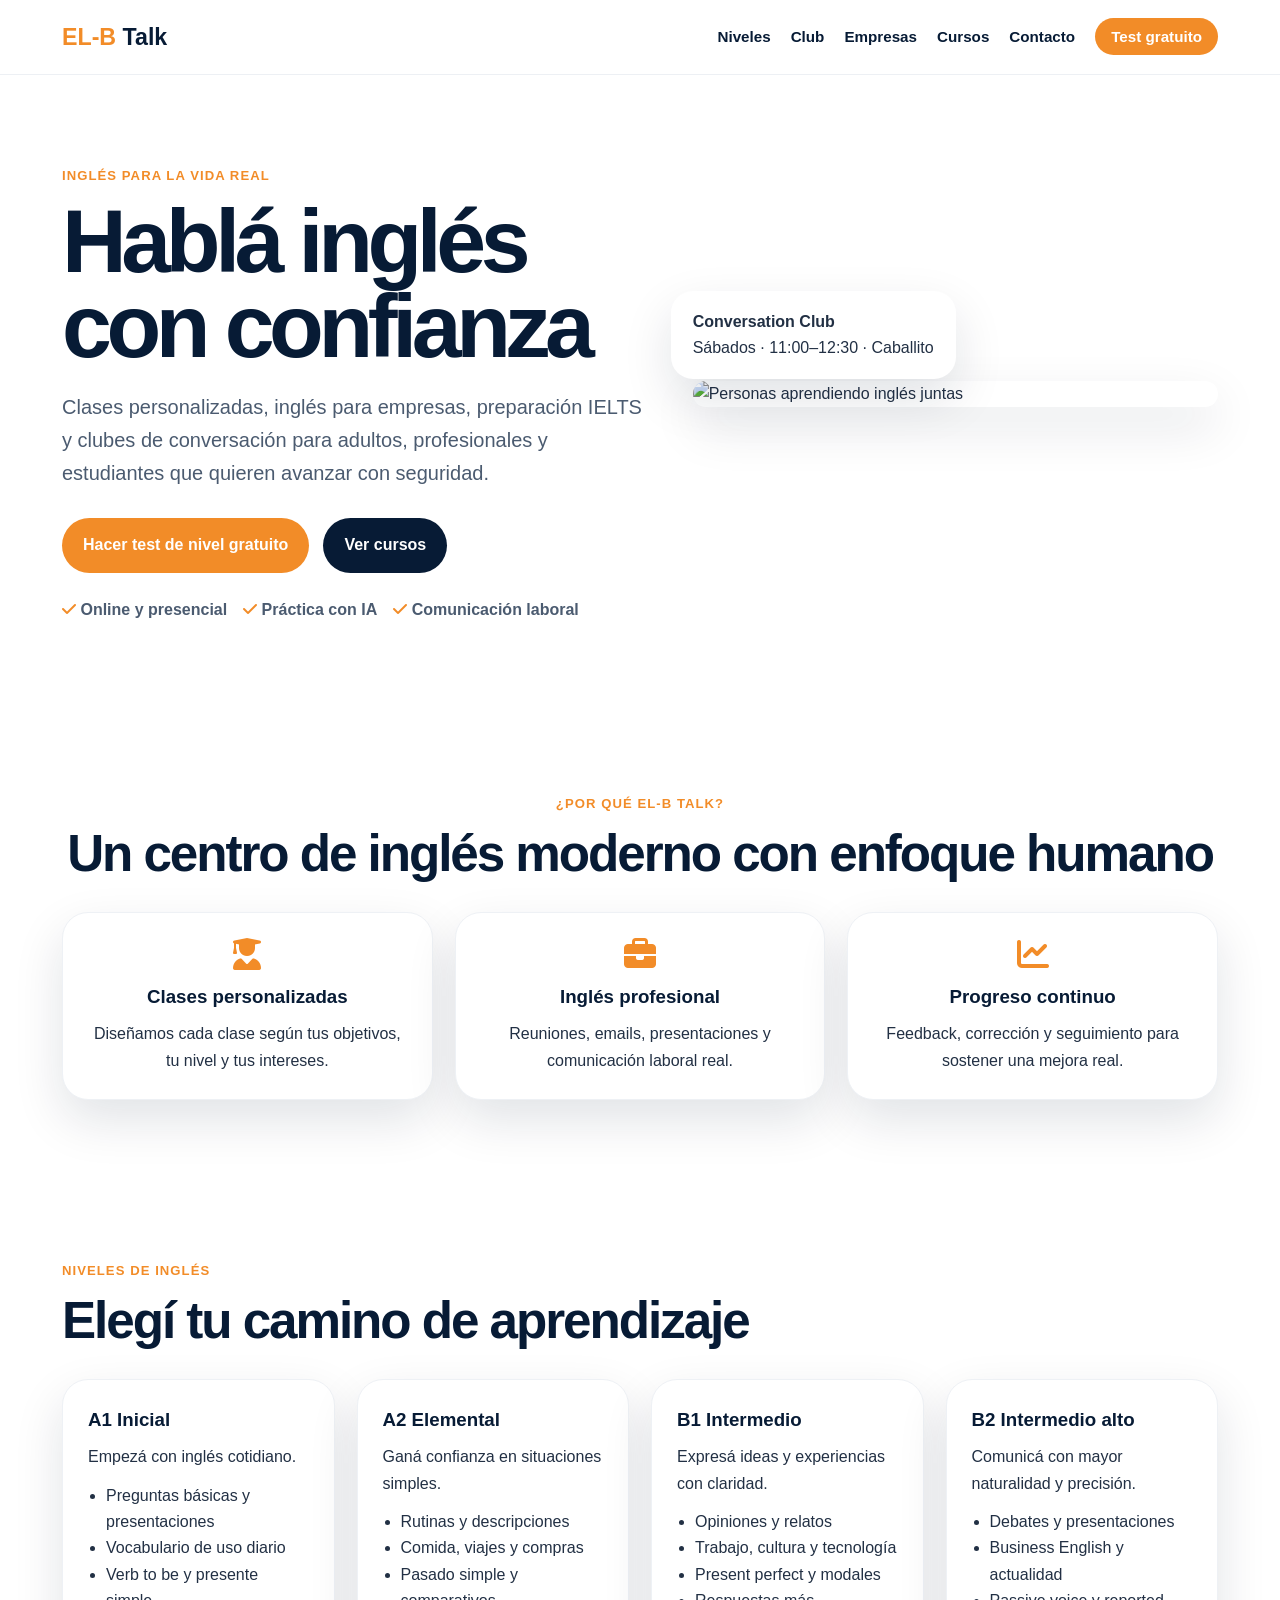
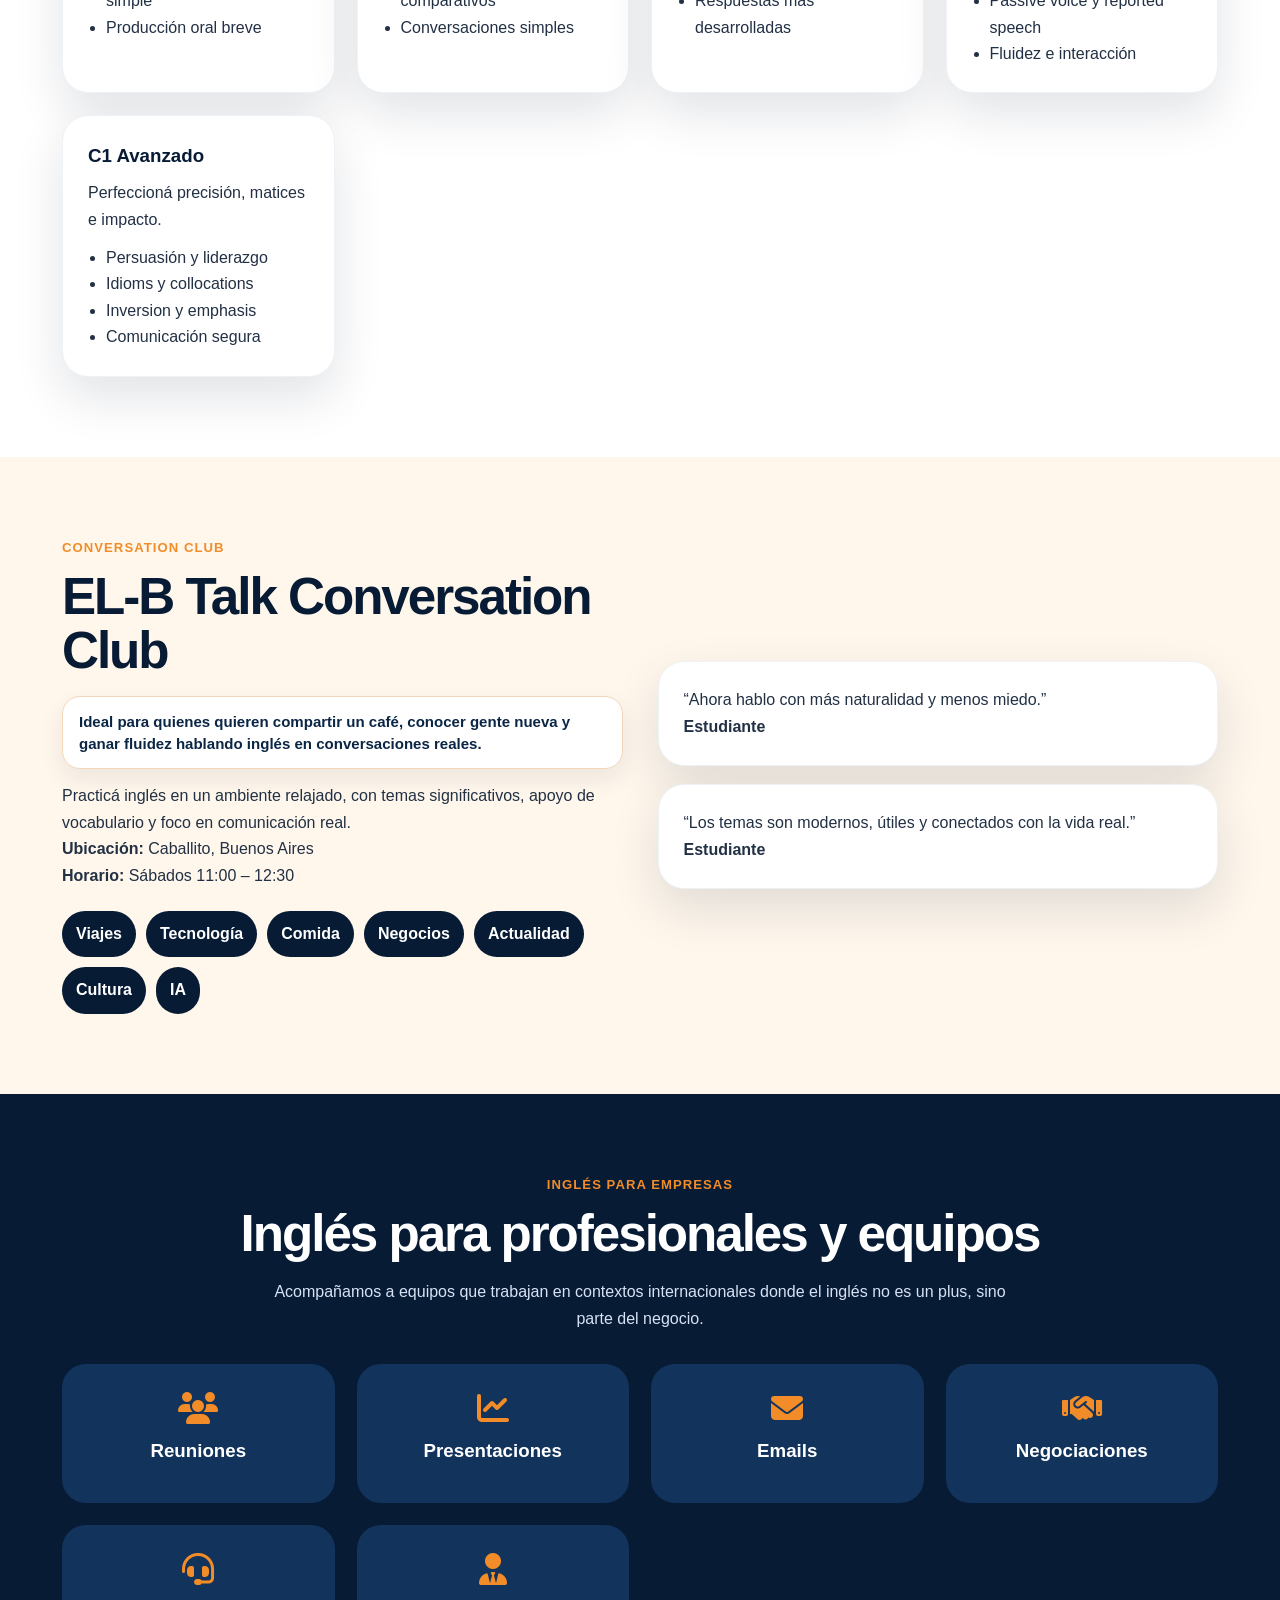
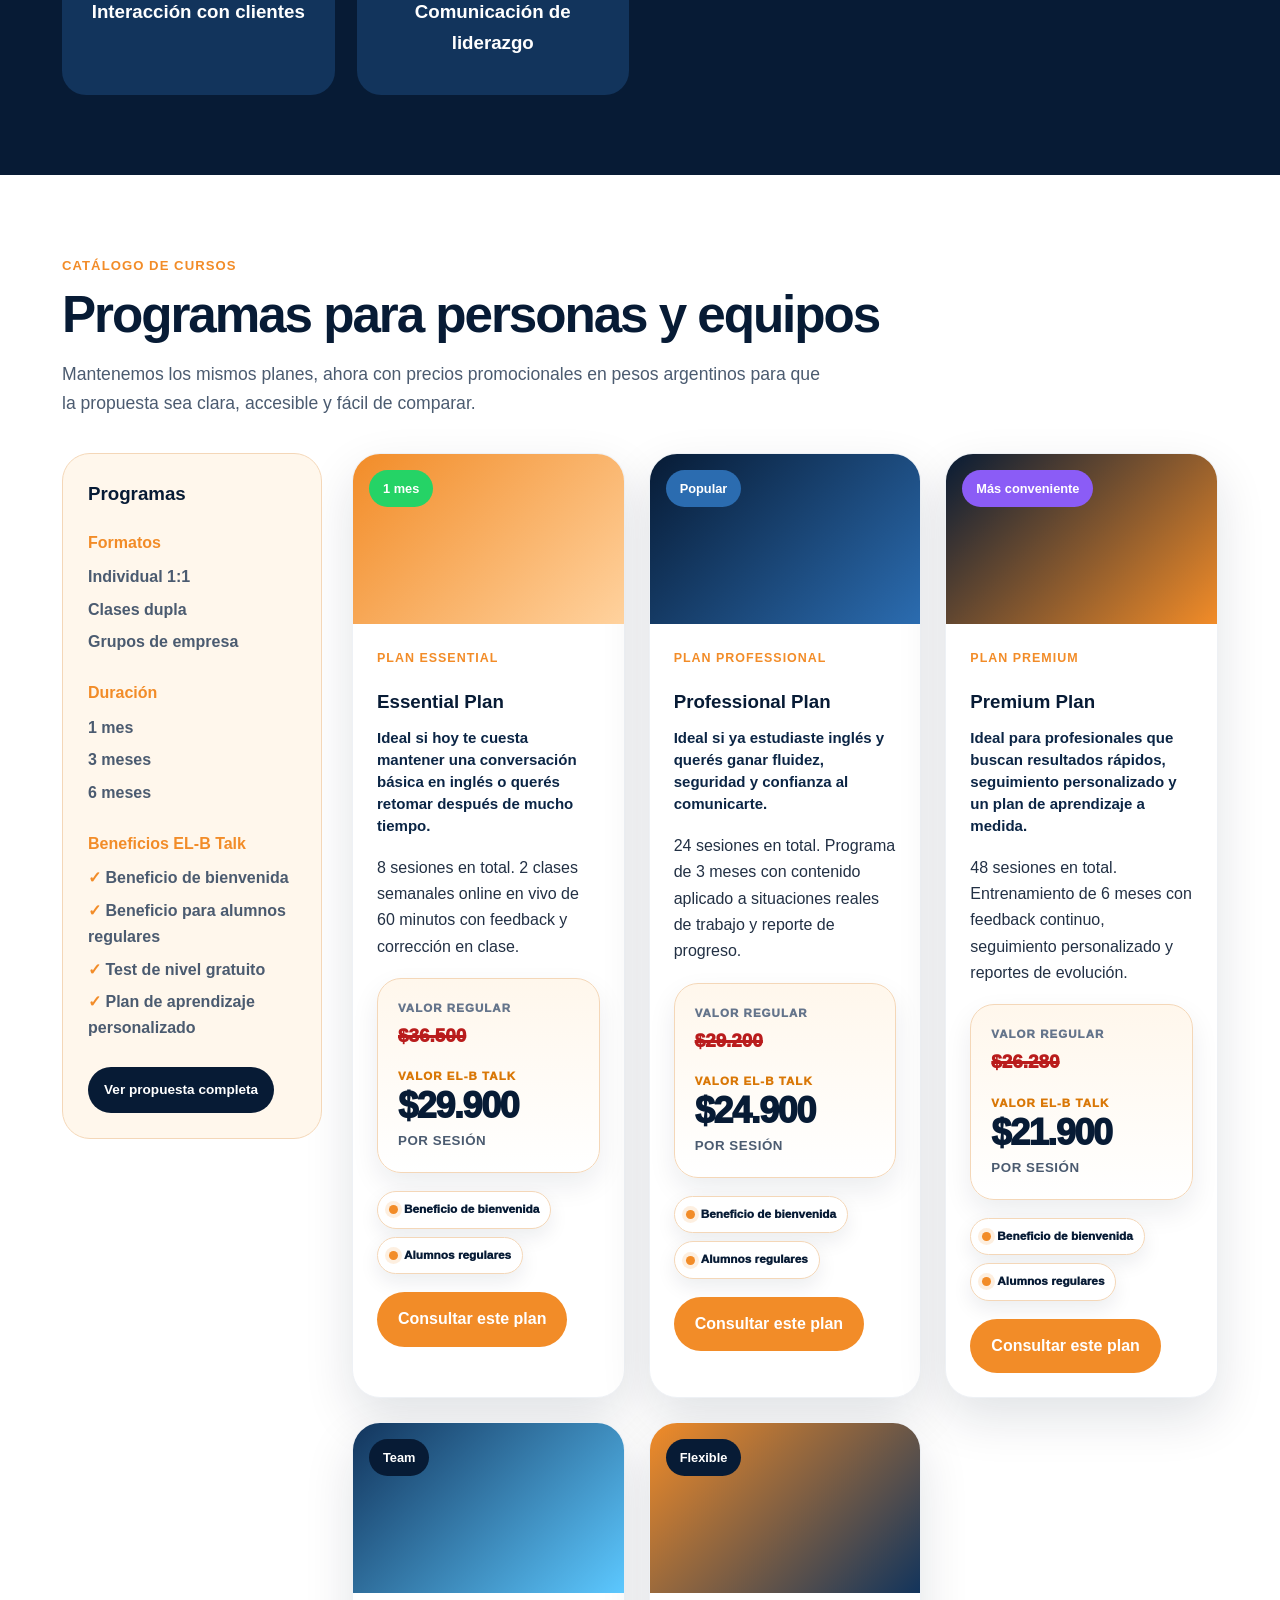
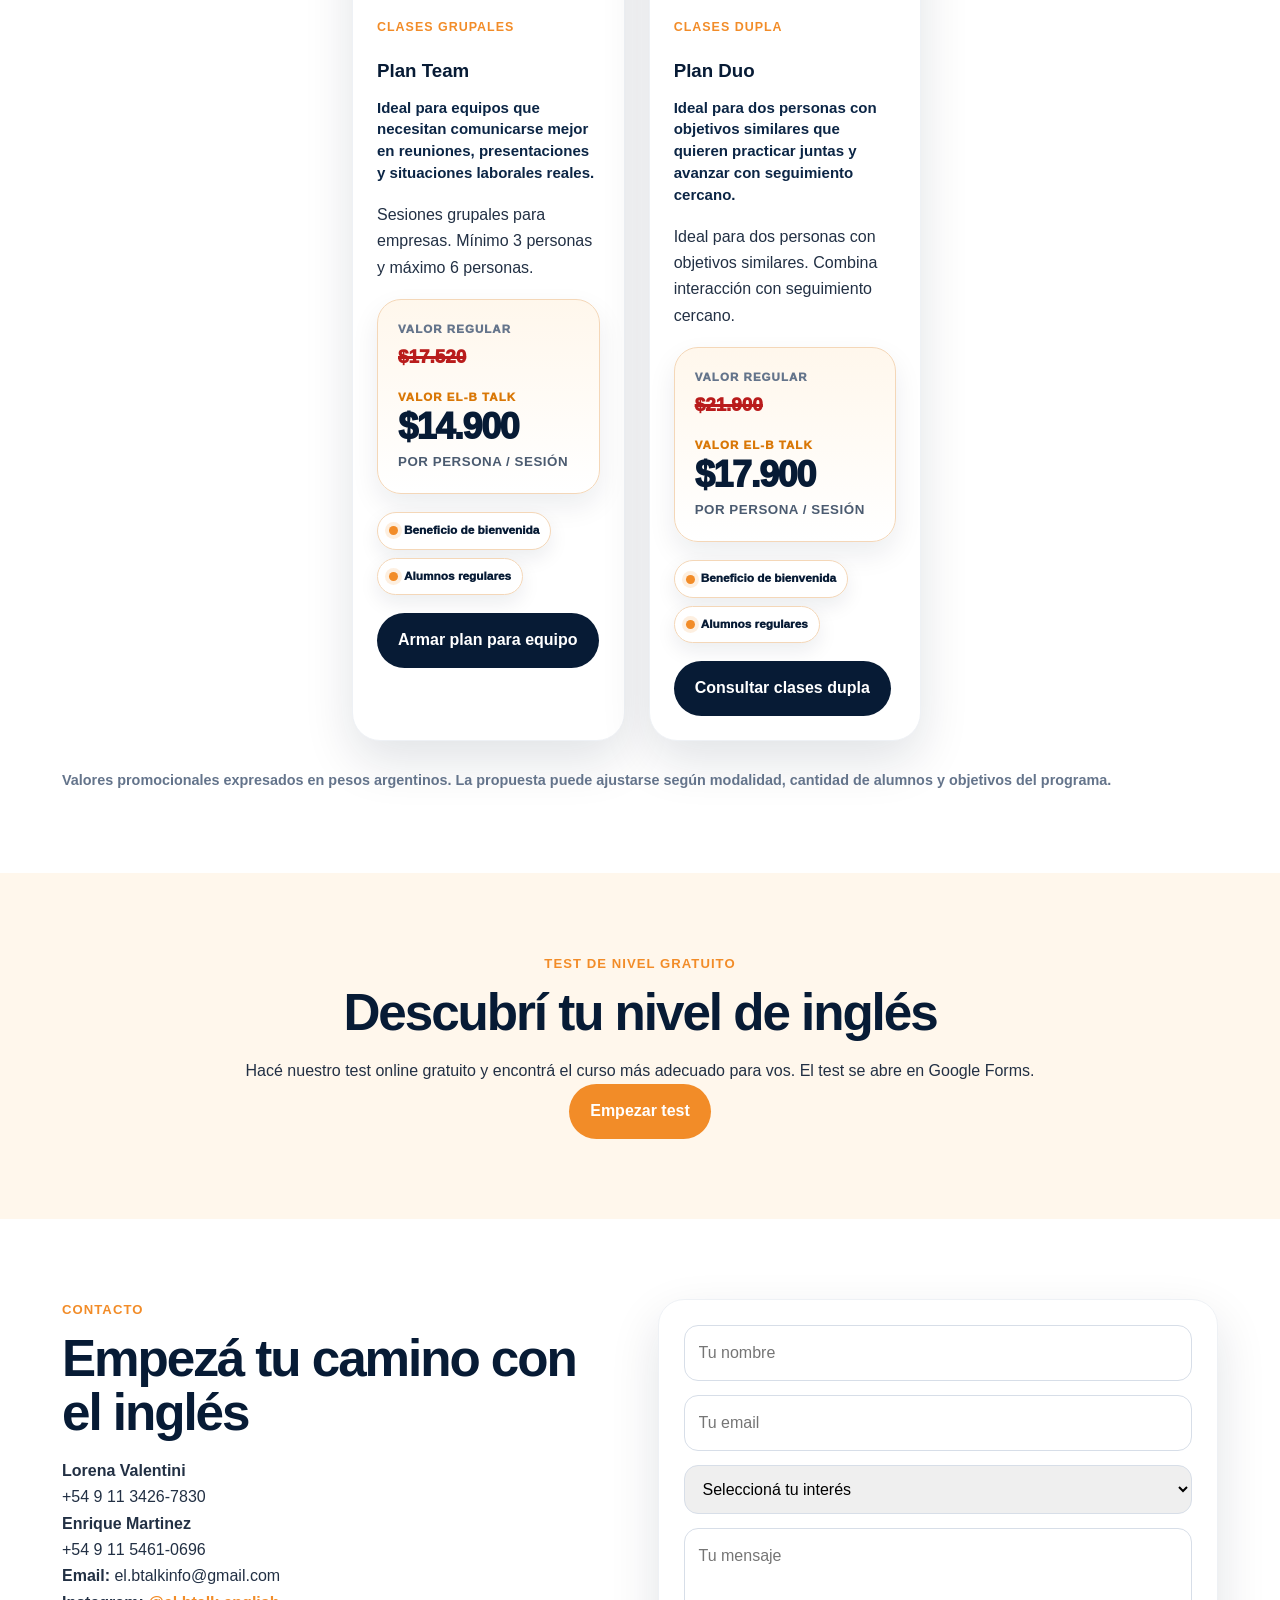
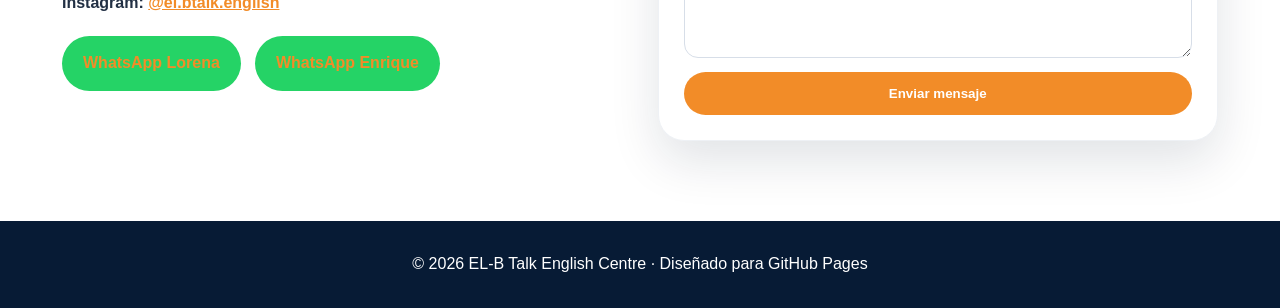
==== commit d56186d1: "Add files via upload" ====
--- a/index.html
+++ b/index.html
@@ -171,6 +171,9 @@
       <div>
         <p class="tag">Conversation Club</p>
         <h2>EL-B Talk Conversation Club</h2>
+        <p class="ideal-for club-ideal">
+          <strong>Ideal para quienes quieren compartir un café, conocer gente nueva y ganar fluidez hablando inglés en conversaciones reales.</strong>
+        </p>
         <p>
           Practicá inglés en un ambiente relajado, con temas significativos,
           apoyo de vocabulario y foco en comunicación real.
@@ -246,8 +249,8 @@
 
           <div class="filter-group student-benefits">
             <h4>Beneficios EL-B Talk</h4>
-            <p>Beneficio para nuevos alumnos</p>
-            <p>Beneficio por continuidad</p>
+            <p>Beneficio de bienvenida</p>
+            <p>Beneficio para alumnos regulares</p>
             <p>Test de nivel gratuito</p>
             <p>Plan de aprendizaje personalizado</p>
           </div>
@@ -265,6 +268,9 @@
             <div class="product-content">
               <p class="product-type">Plan Essential</p>
               <h3>Essential Plan</h3>
+              <p class="ideal-for">
+                <strong>Ideal si hoy te cuesta mantener una conversación básica en inglés o querés retomar después de mucho tiempo.</strong>
+              </p>
               <p>8 sesiones en total. 2 clases semanales online en vivo de 60 minutos con feedback y corrección en clase.</p>
               <div class="offer-price">
                 <span class="rate-label">Valor regular</span>
@@ -274,8 +280,8 @@
                 <small>por sesión</small>
               </div>
               <div class="benefit-pills">
-                <span>Nuevo alumno</span>
-                <span>Beneficio por continuidad</span>
+                <span>Beneficio de bienvenida</span>
+                <span>Alumnos regulares</span>
               </div>
               <a href="#contact" class="btn primary">Consultar este plan</a>
             </div>
@@ -288,6 +294,9 @@
             <div class="product-content">
               <p class="product-type">Plan Professional</p>
               <h3>Professional Plan</h3>
+              <p class="ideal-for">
+                <strong>Ideal si ya estudiaste inglés y querés ganar fluidez, seguridad y confianza al comunicarte.</strong>
+              </p>
               <p>24 sesiones en total. Programa de 3 meses con contenido aplicado a situaciones reales de trabajo y reporte de progreso.</p>
               <div class="offer-price">
                 <span class="rate-label">Valor regular</span>
@@ -297,8 +306,8 @@
                 <small>por sesión</small>
               </div>
               <div class="benefit-pills">
-                <span>Nuevo alumno</span>
-                <span>Beneficio por continuidad</span>
+                <span>Beneficio de bienvenida</span>
+                <span>Alumnos regulares</span>
               </div>
               <a href="#contact" class="btn primary">Consultar este plan</a>
             </div>
@@ -311,6 +320,9 @@
             <div class="product-content">
               <p class="product-type">Plan Premium</p>
               <h3>Premium Plan</h3>
+              <p class="ideal-for">
+                <strong>Ideal para profesionales que buscan resultados rápidos, seguimiento personalizado y un plan de aprendizaje a medida.</strong>
+              </p>
               <p>48 sesiones en total. Entrenamiento de 6 meses con feedback continuo, seguimiento personalizado y reportes de evolución.</p>
               <div class="offer-price">
                 <span class="rate-label">Valor regular</span>
@@ -320,8 +332,8 @@
                 <small>por sesión</small>
               </div>
               <div class="benefit-pills">
-                <span>Nuevo alumno</span>
-                <span>Beneficio por continuidad</span>
+                <span>Beneficio de bienvenida</span>
+                <span>Alumnos regulares</span>
               </div>
               <a href="#contact" class="btn primary">Consultar este plan</a>
             </div>
@@ -334,6 +346,9 @@
             <div class="product-content">
               <p class="product-type">Clases grupales</p>
               <h3>Plan Team</h3>
+              <p class="ideal-for">
+                <strong>Ideal para equipos que necesitan comunicarse mejor en reuniones, presentaciones y situaciones laborales reales.</strong>
+              </p>
               <p>Sesiones grupales para empresas. Mínimo 3 personas y máximo 6 personas.</p>
               <div class="offer-price">
                 <span class="rate-label">Valor regular</span>
@@ -343,8 +358,8 @@
                 <small>por persona / sesión</small>
               </div>
               <div class="benefit-pills">
-                <span>Nuevo alumno</span>
-                <span>Beneficio por continuidad</span>
+                <span>Beneficio de bienvenida</span>
+                <span>Alumnos regulares</span>
               </div>
               <a href="#contact" class="btn secondary">Armar plan para equipo</a>
             </div>
@@ -357,6 +372,9 @@
             <div class="product-content">
               <p class="product-type">Clases dupla</p>
               <h3>Plan Duo</h3>
+              <p class="ideal-for">
+                <strong>Ideal para dos personas con objetivos similares que quieren practicar juntas y avanzar con seguimiento cercano.</strong>
+              </p>
               <p>Ideal para dos personas con objetivos similares. Combina interacción con seguimiento cercano.</p>
               <div class="offer-price">
                 <span class="rate-label">Valor regular</span>
@@ -366,8 +384,8 @@
                 <small>por persona / sesión</small>
               </div>
               <div class="benefit-pills">
-                <span>Nuevo alumno</span>
-                <span>Beneficio por continuidad</span>
+                <span>Beneficio de bienvenida</span>
+                <span>Alumnos regulares</span>
               </div>
               <a href="#contact" class="btn secondary">Consultar clases dupla</a>
             </div>
--- a/style.css
+++ b/style.css
@@ -243,3 +243,61 @@
   color:var(--orange);
   font-weight:1000;
 }
+
+
+/* Final EL-B Talk premium benefits */
+.ideal-for{
+  margin:10px 0 14px;
+  font-size:.94rem;
+  line-height:1.45;
+  color:#0b2545;
+}
+
+.ideal-for strong{
+  color:#0b2545;
+}
+
+.club-ideal{
+  background:white;
+  border:1px solid #f4d7b8;
+  border-radius:18px;
+  padding:14px 16px;
+  box-shadow:0 10px 24px rgba(7,27,53,.08);
+  max-width:680px;
+}
+
+.benefit-pills{
+  display:flex;
+  gap:8px;
+  flex-wrap:wrap;
+  margin:14px 0 18px;
+}
+
+.benefit-pills span{
+  display:inline-flex;
+  align-items:center;
+  gap:6px;
+  background:#fff;
+  color:var(--blue);
+  border:1px solid #f4d7b8;
+  border-radius:999px;
+  padding:8px 11px;
+  font-size:.74rem;
+  font-weight:1000;
+  box-shadow:0 8px 20px rgba(7,27,53,.08);
+}
+
+.benefit-pills span::before{
+  content:"";
+  width:9px;
+  height:9px;
+  border-radius:50%;
+  background:var(--orange);
+  box-shadow:0 0 0 4px rgba(242,140,40,.14);
+}
+
+.student-benefits p::before{
+  content:"✓ ";
+  color:var(--orange);
+  font-weight:1000;
+}
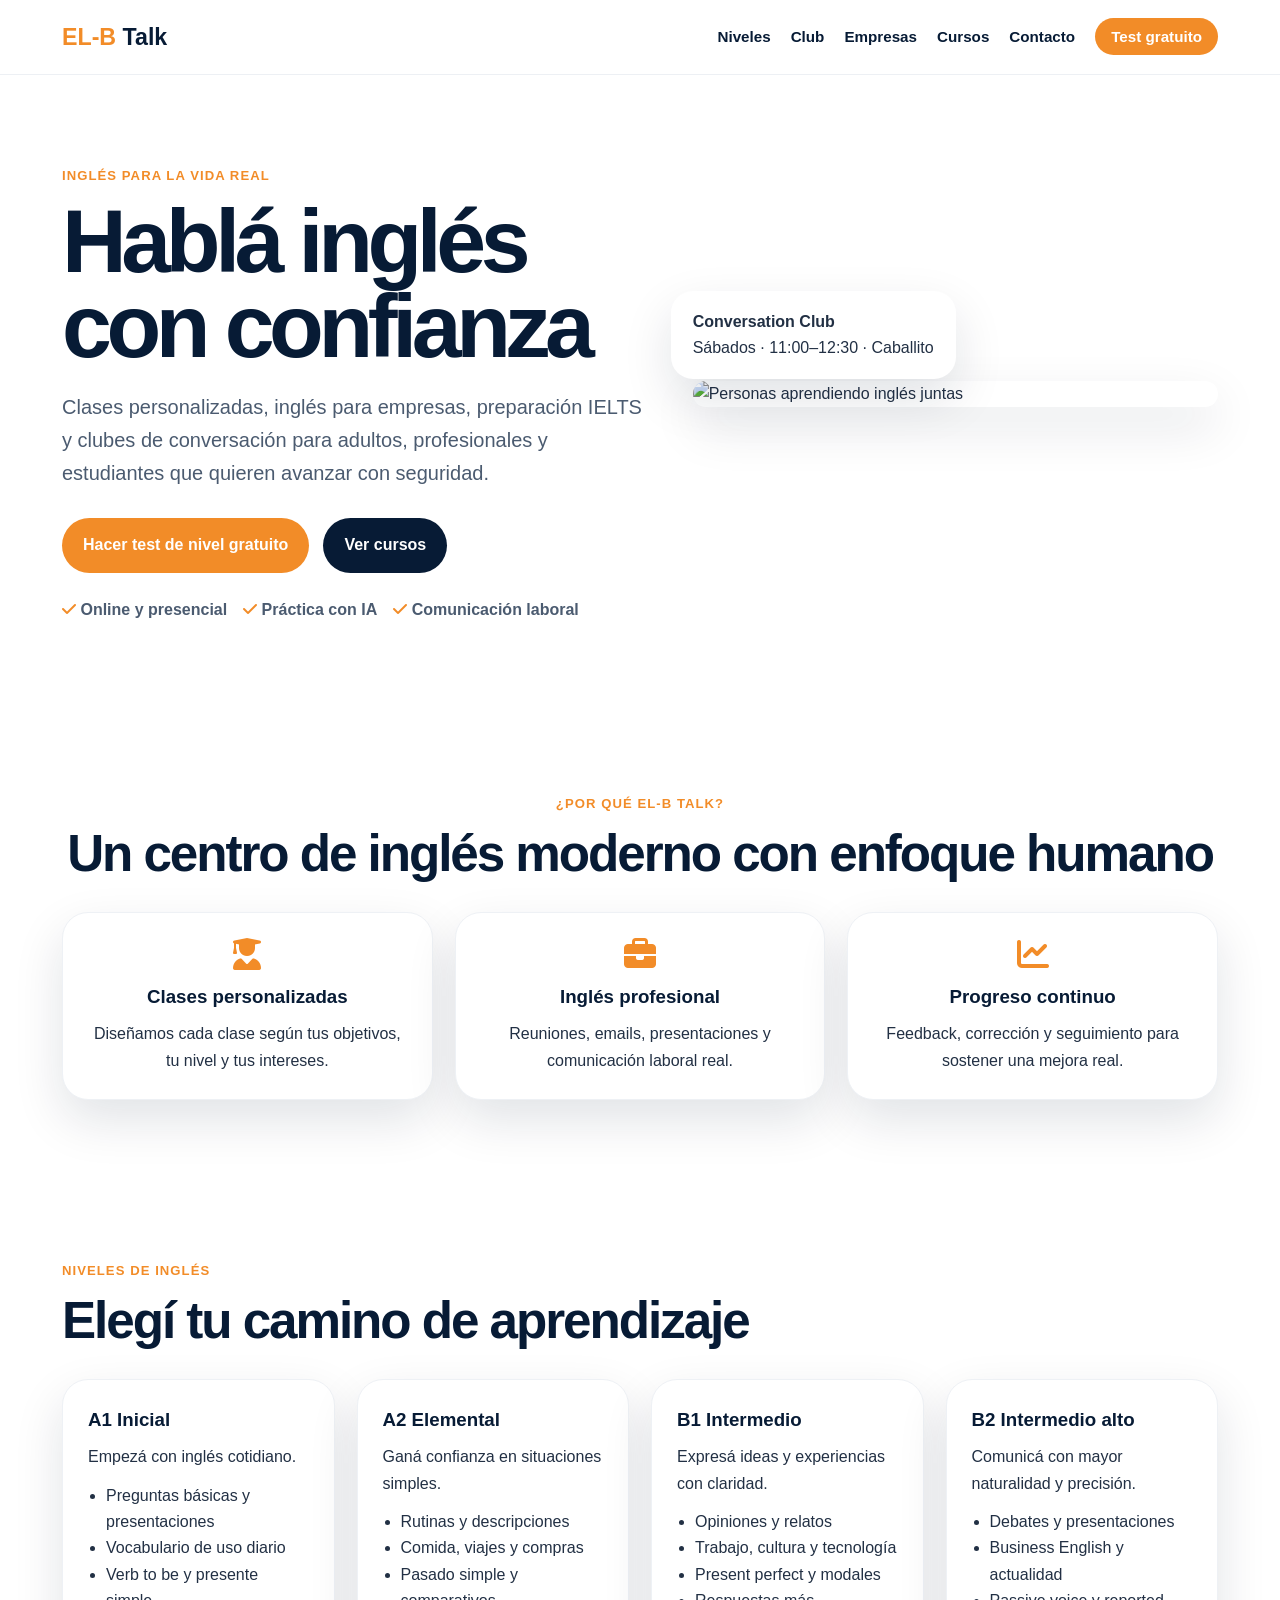
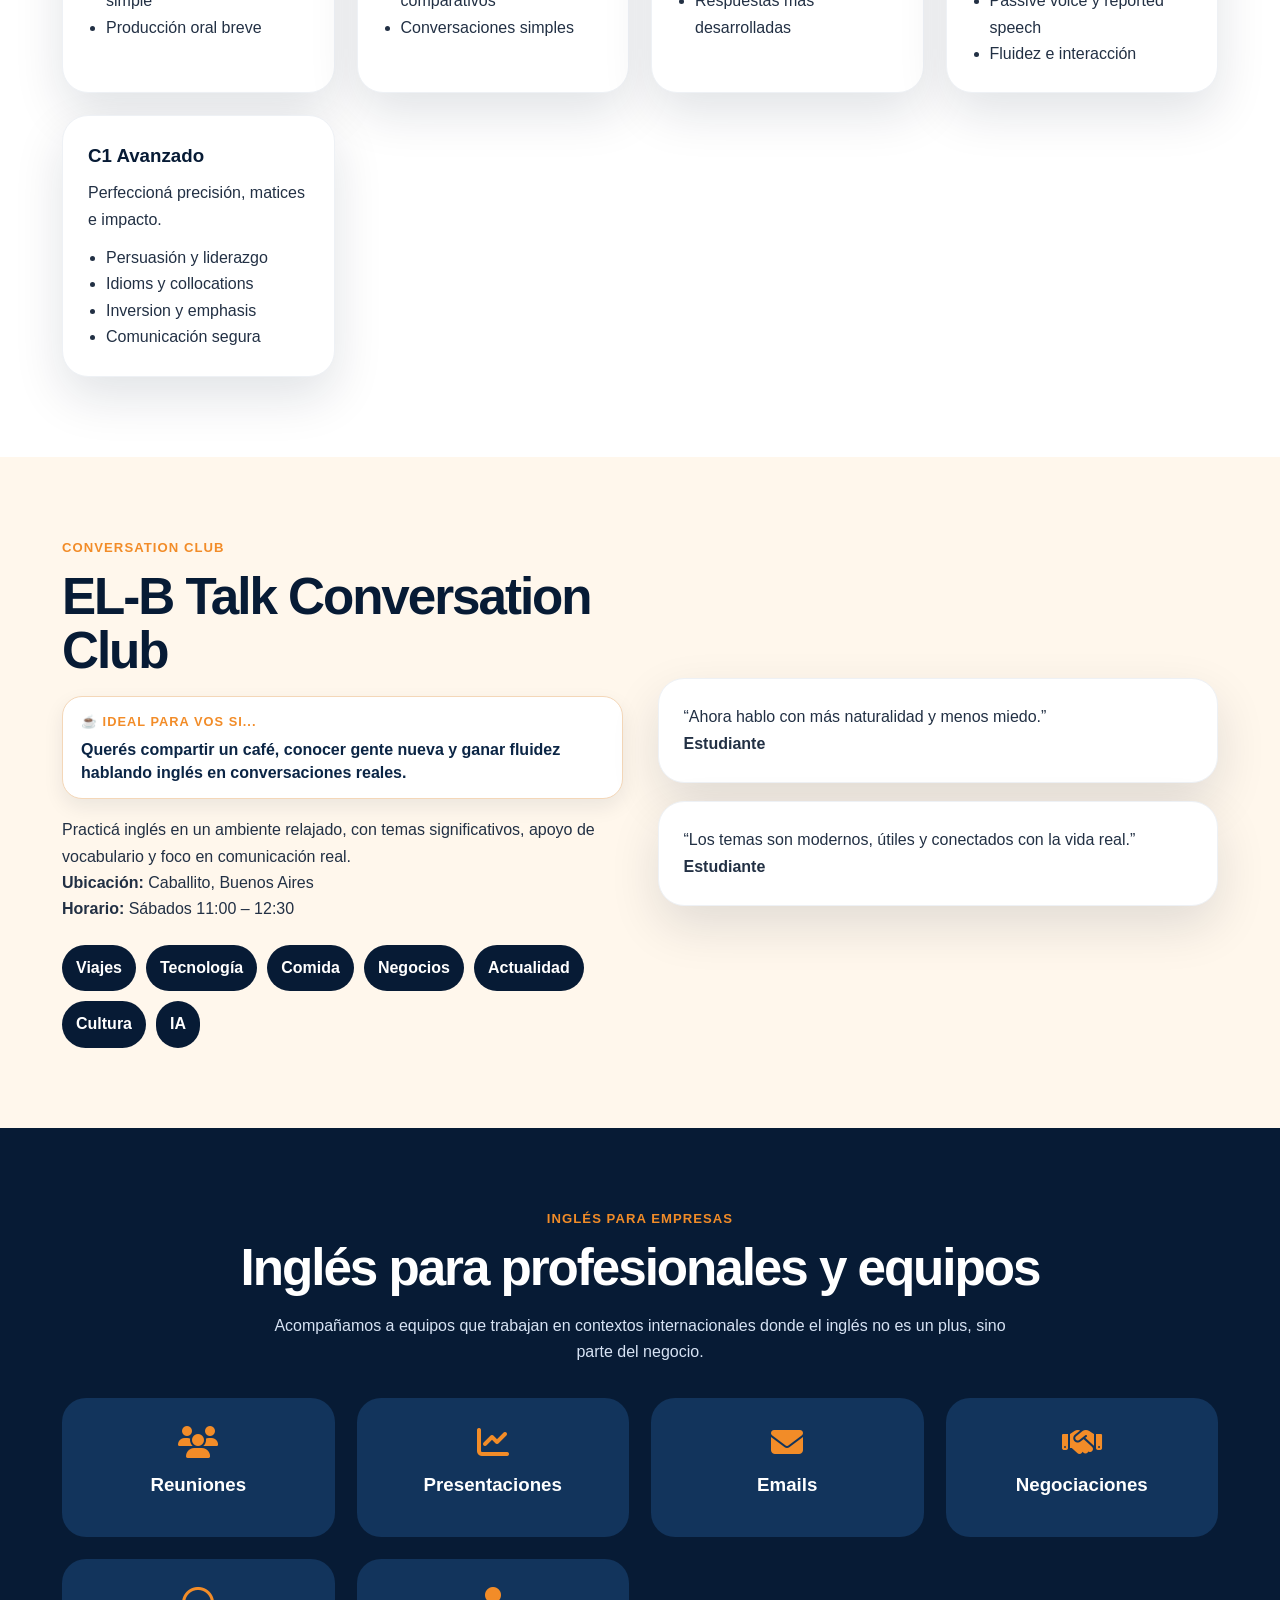
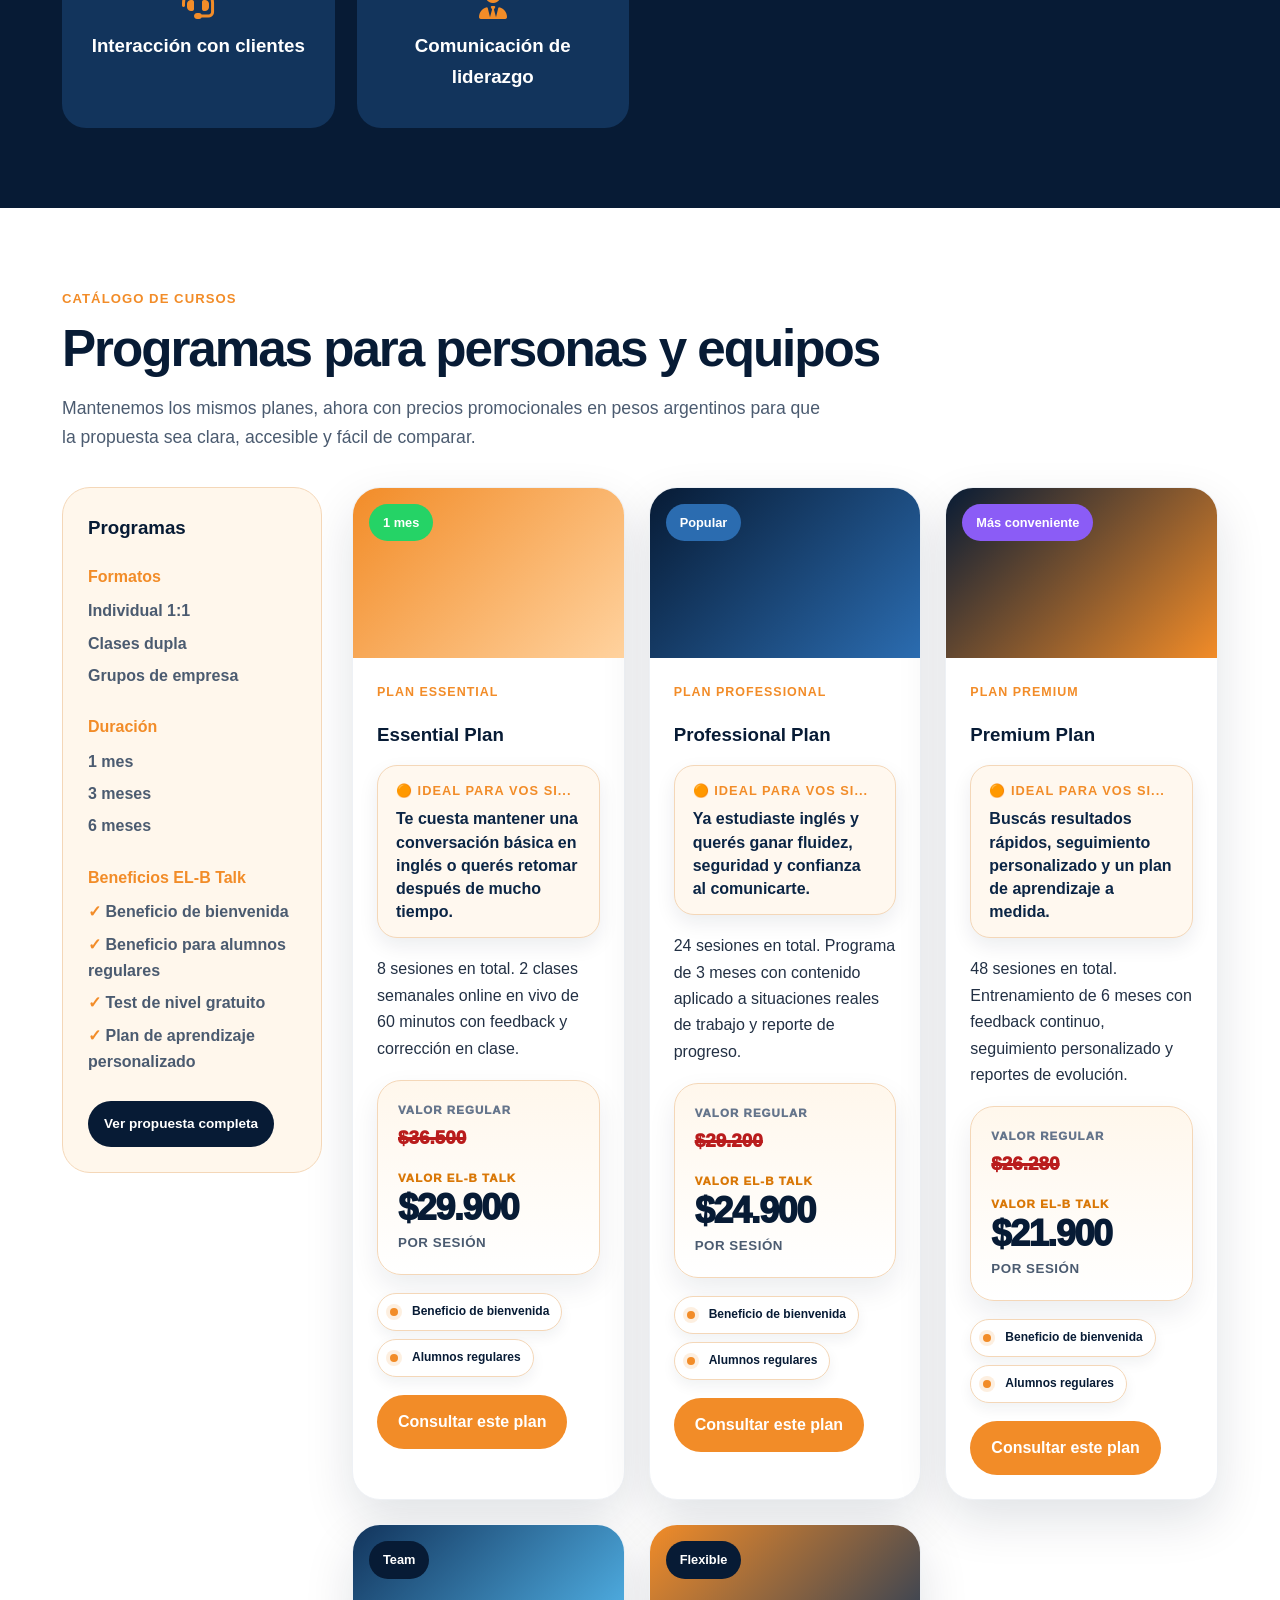
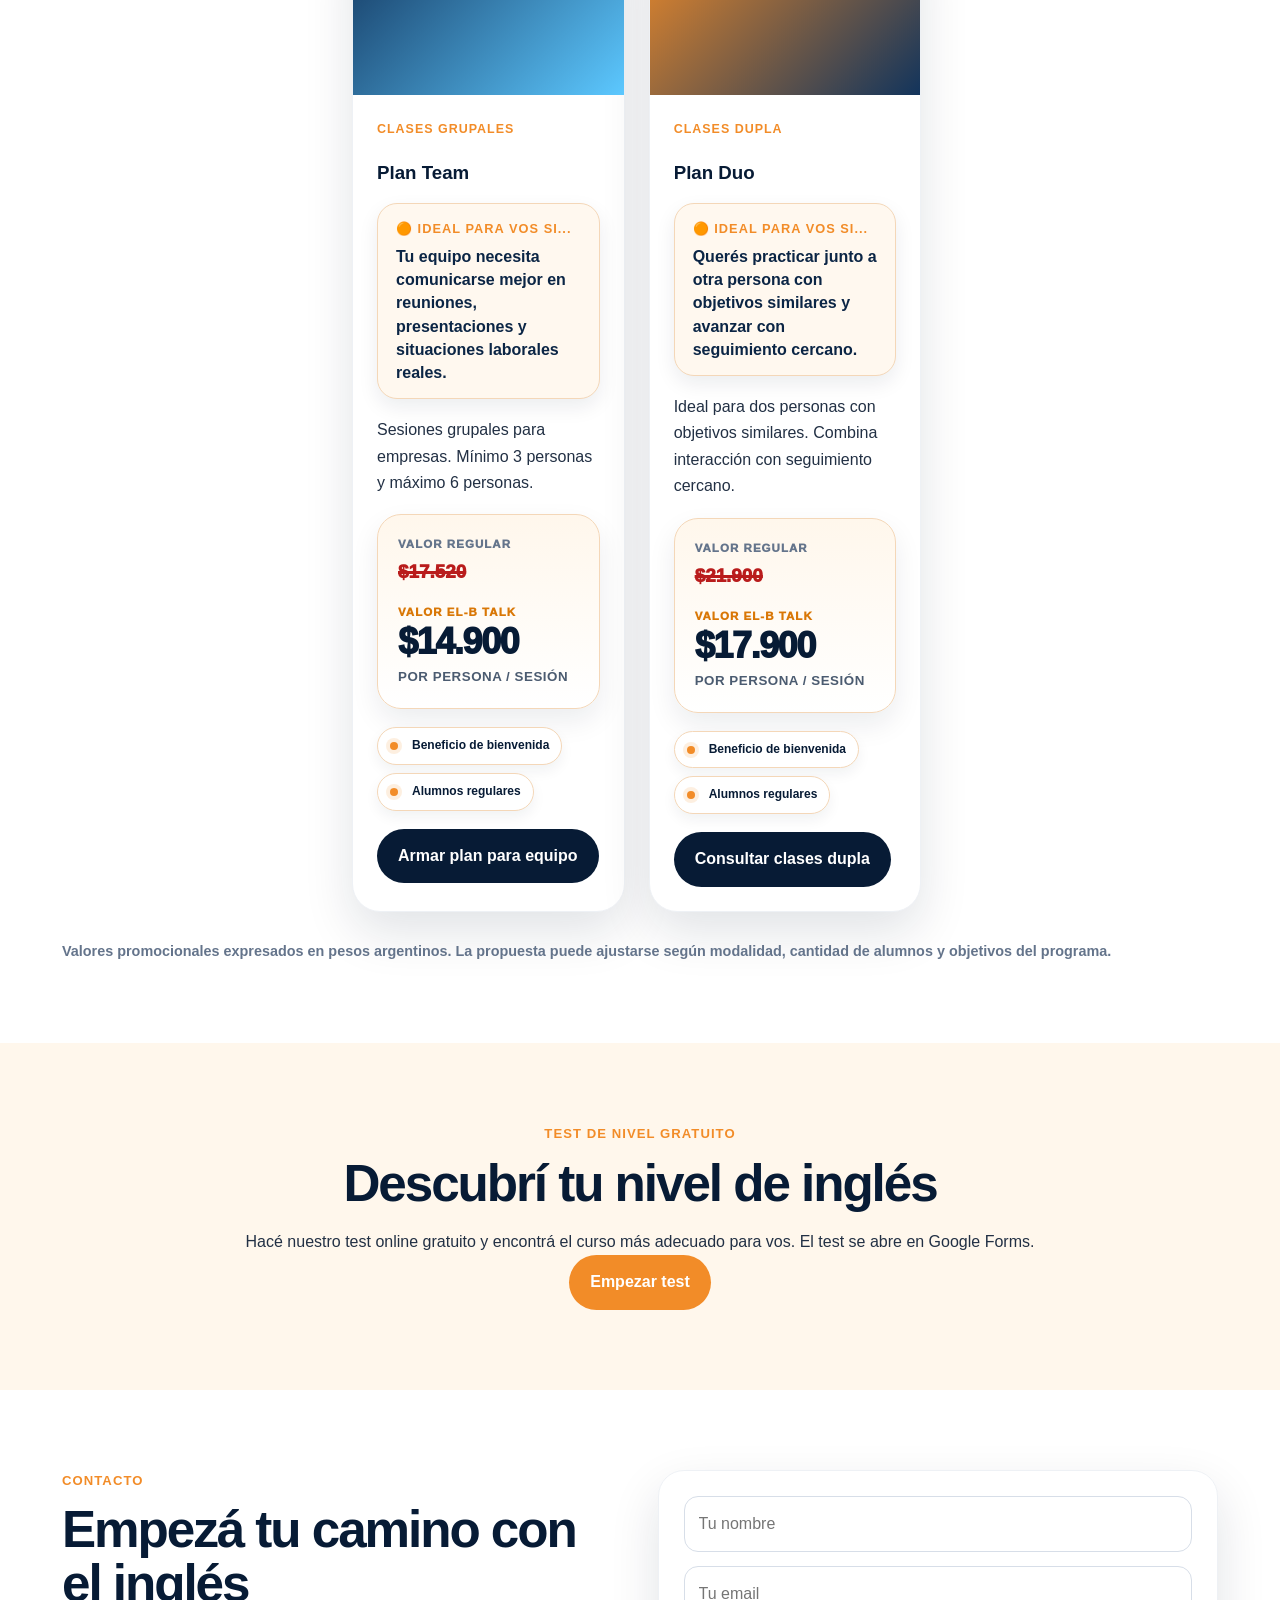
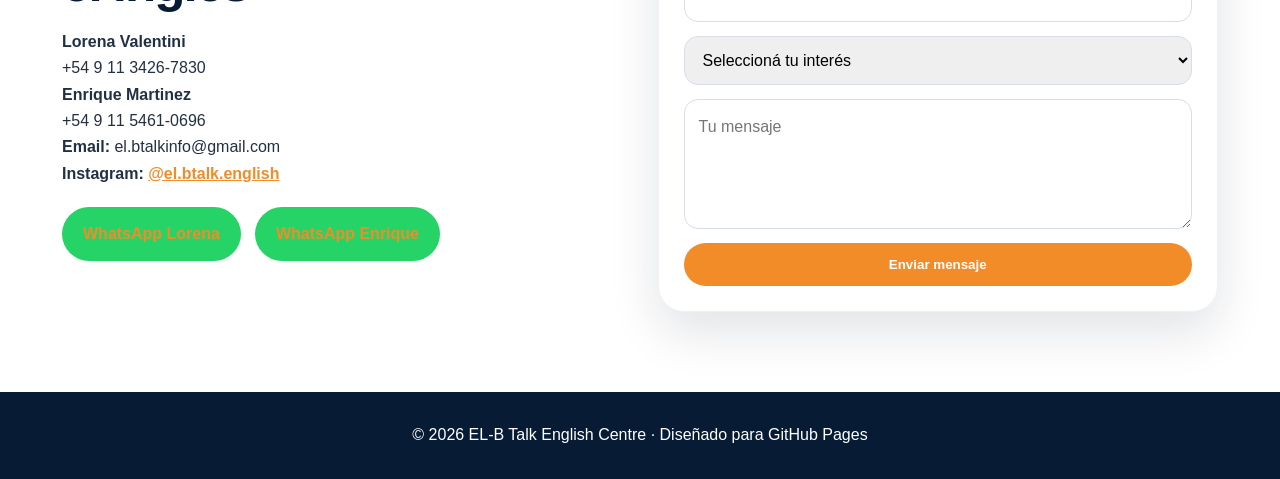
==== commit e81b68ae: "Add files via upload" ====
--- a/index.html
+++ b/index.html
@@ -171,9 +171,12 @@
       <div>
         <p class="tag">Conversation Club</p>
         <h2>EL-B Talk Conversation Club</h2>
-        <p class="ideal-for club-ideal">
-          <strong>Ideal para quienes quieren compartir un café, conocer gente nueva y ganar fluidez hablando inglés en conversaciones reales.</strong>
-        </p>
+        <div class="ideal-badge club-ideal">
+          <div class="ideal-title">☕ Ideal para vos si...</div>
+          <div class="ideal-text">
+            Querés compartir un café, conocer gente nueva y ganar fluidez hablando inglés en conversaciones reales.
+          </div>
+        </div>
         <p>
           Practicá inglés en un ambiente relajado, con temas significativos,
           apoyo de vocabulario y foco en comunicación real.
@@ -268,9 +271,12 @@
             <div class="product-content">
               <p class="product-type">Plan Essential</p>
               <h3>Essential Plan</h3>
-              <p class="ideal-for">
-                <strong>Ideal si hoy te cuesta mantener una conversación básica en inglés o querés retomar después de mucho tiempo.</strong>
-              </p>
+              <div class="ideal-badge">
+                <div class="ideal-title">🟠 Ideal para vos si...</div>
+                <div class="ideal-text">
+                  Te cuesta mantener una conversación básica en inglés o querés retomar después de mucho tiempo.
+                </div>
+              </div>
               <p>8 sesiones en total. 2 clases semanales online en vivo de 60 minutos con feedback y corrección en clase.</p>
               <div class="offer-price">
                 <span class="rate-label">Valor regular</span>
@@ -294,9 +300,12 @@
             <div class="product-content">
               <p class="product-type">Plan Professional</p>
               <h3>Professional Plan</h3>
-              <p class="ideal-for">
-                <strong>Ideal si ya estudiaste inglés y querés ganar fluidez, seguridad y confianza al comunicarte.</strong>
-              </p>
+              <div class="ideal-badge">
+                <div class="ideal-title">🟠 Ideal para vos si...</div>
+                <div class="ideal-text">
+                  Ya estudiaste inglés y querés ganar fluidez, seguridad y confianza al comunicarte.
+                </div>
+              </div>
               <p>24 sesiones en total. Programa de 3 meses con contenido aplicado a situaciones reales de trabajo y reporte de progreso.</p>
               <div class="offer-price">
                 <span class="rate-label">Valor regular</span>
@@ -320,9 +329,12 @@
             <div class="product-content">
               <p class="product-type">Plan Premium</p>
               <h3>Premium Plan</h3>
-              <p class="ideal-for">
-                <strong>Ideal para profesionales que buscan resultados rápidos, seguimiento personalizado y un plan de aprendizaje a medida.</strong>
-              </p>
+              <div class="ideal-badge">
+                <div class="ideal-title">🟠 Ideal para vos si...</div>
+                <div class="ideal-text">
+                  Buscás resultados rápidos, seguimiento personalizado y un plan de aprendizaje a medida.
+                </div>
+              </div>
               <p>48 sesiones en total. Entrenamiento de 6 meses con feedback continuo, seguimiento personalizado y reportes de evolución.</p>
               <div class="offer-price">
                 <span class="rate-label">Valor regular</span>
@@ -346,9 +358,12 @@
             <div class="product-content">
               <p class="product-type">Clases grupales</p>
               <h3>Plan Team</h3>
-              <p class="ideal-for">
-                <strong>Ideal para equipos que necesitan comunicarse mejor en reuniones, presentaciones y situaciones laborales reales.</strong>
-              </p>
+              <div class="ideal-badge">
+                <div class="ideal-title">🟠 Ideal para vos si...</div>
+                <div class="ideal-text">
+                  Tu equipo necesita comunicarse mejor en reuniones, presentaciones y situaciones laborales reales.
+                </div>
+              </div>
               <p>Sesiones grupales para empresas. Mínimo 3 personas y máximo 6 personas.</p>
               <div class="offer-price">
                 <span class="rate-label">Valor regular</span>
@@ -372,9 +387,12 @@
             <div class="product-content">
               <p class="product-type">Clases dupla</p>
               <h3>Plan Duo</h3>
-              <p class="ideal-for">
-                <strong>Ideal para dos personas con objetivos similares que quieren practicar juntas y avanzar con seguimiento cercano.</strong>
-              </p>
+              <div class="ideal-badge">
+                <div class="ideal-title">🟠 Ideal para vos si...</div>
+                <div class="ideal-text">
+                  Querés practicar junto a otra persona con objetivos similares y avanzar con seguimiento cercano.
+                </div>
+              </div>
               <p>Ideal para dos personas con objetivos similares. Combina interacción con seguimiento cercano.</p>
               <div class="offer-price">
                 <span class="rate-label">Valor regular</span>
--- a/style.css
+++ b/style.css
@@ -245,25 +245,45 @@
 }
 
 
-/* Final EL-B Talk premium benefits */
-.ideal-for{
-  margin:10px 0 14px;
-  font-size:.94rem;
+/* ===== EL-B TALK FINAL DEFINITIVE VERSION ===== */
+
+.ideal-badge{
+  background:#fff8ef;
+  border:1px solid #f4d7b8;
+  border-radius:20px;
+  padding:14px 18px;
+  margin:14px 0 18px;
+  box-shadow:0 8px 20px rgba(7,27,53,.08);
+}
+
+.ideal-title{
+  color:#f28c28;
+  font-size:.8rem;
+  font-weight:900;
+  text-transform:uppercase;
+  letter-spacing:.08em;
+}
+
+.ideal-text{
+  margin-top:6px;
+  color:#0b2545;
+  font-weight:700;
   line-height:1.45;
-  color:#0b2545;
-}
-
-.ideal-for strong{
-  color:#0b2545;
 }
 
 .club-ideal{
   background:white;
-  border:1px solid #f4d7b8;
-  border-radius:18px;
-  padding:14px 16px;
-  box-shadow:0 10px 24px rgba(7,27,53,.08);
   max-width:680px;
+}
+
+.student-benefits p{
+  font-weight:700;
+}
+
+.student-benefits p::before{
+  content:"✓ ";
+  color:#f28c28;
+  font-weight:900;
 }
 
 .benefit-pills{
@@ -276,28 +296,20 @@
 .benefit-pills span{
   display:inline-flex;
   align-items:center;
-  gap:6px;
   background:#fff;
-  color:var(--blue);
   border:1px solid #f4d7b8;
   border-radius:999px;
-  padding:8px 11px;
-  font-size:.74rem;
-  font-weight:1000;
-  box-shadow:0 8px 20px rgba(7,27,53,.08);
+  padding:8px 12px;
+  font-size:.75rem;
+  font-weight:800;
+  box-shadow:0 6px 14px rgba(7,27,53,.06);
 }
 
 .benefit-pills span::before{
   content:"";
-  width:9px;
-  height:9px;
+  width:8px;
+  height:8px;
   border-radius:50%;
-  background:var(--orange);
-  box-shadow:0 0 0 4px rgba(242,140,40,.14);
-}
-
-.student-benefits p::before{
-  content:"✓ ";
-  color:var(--orange);
-  font-weight:1000;
-}
+  background:#f28c28;
+  margin-right:8px;
+}
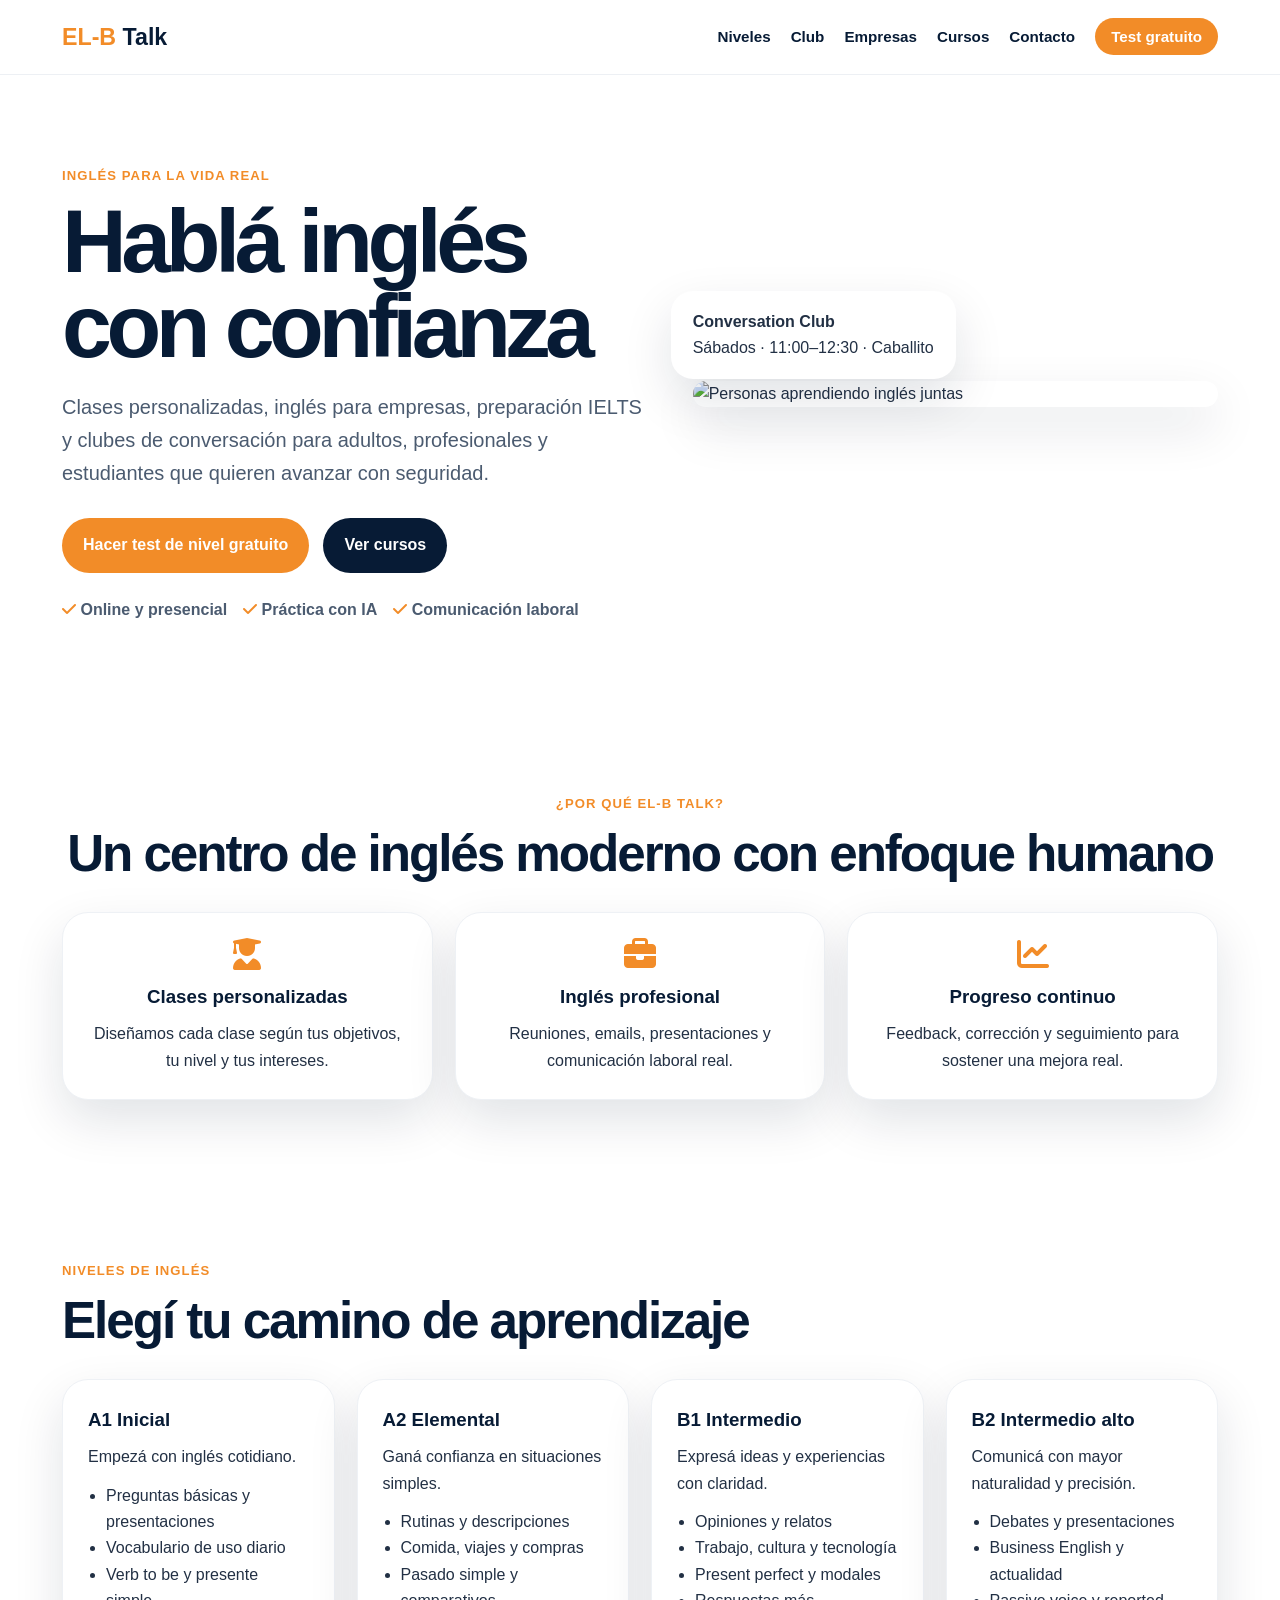
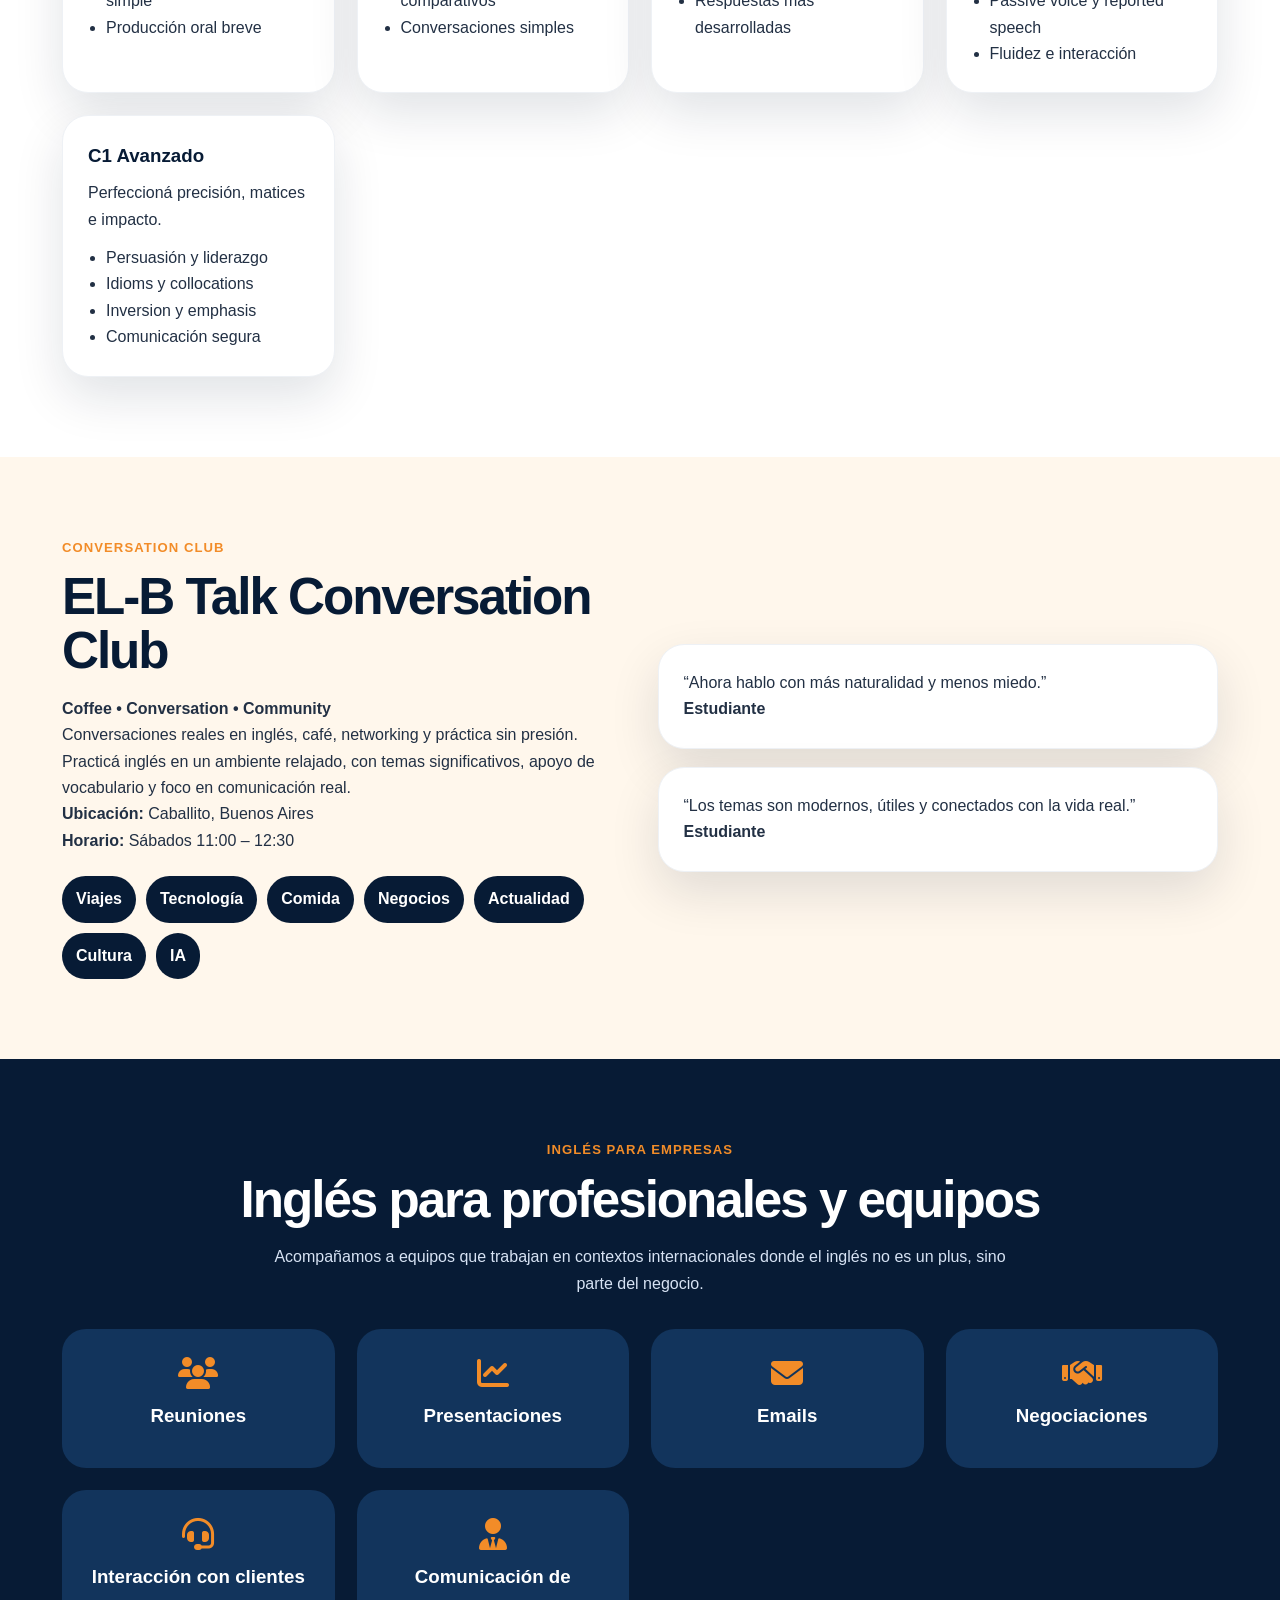
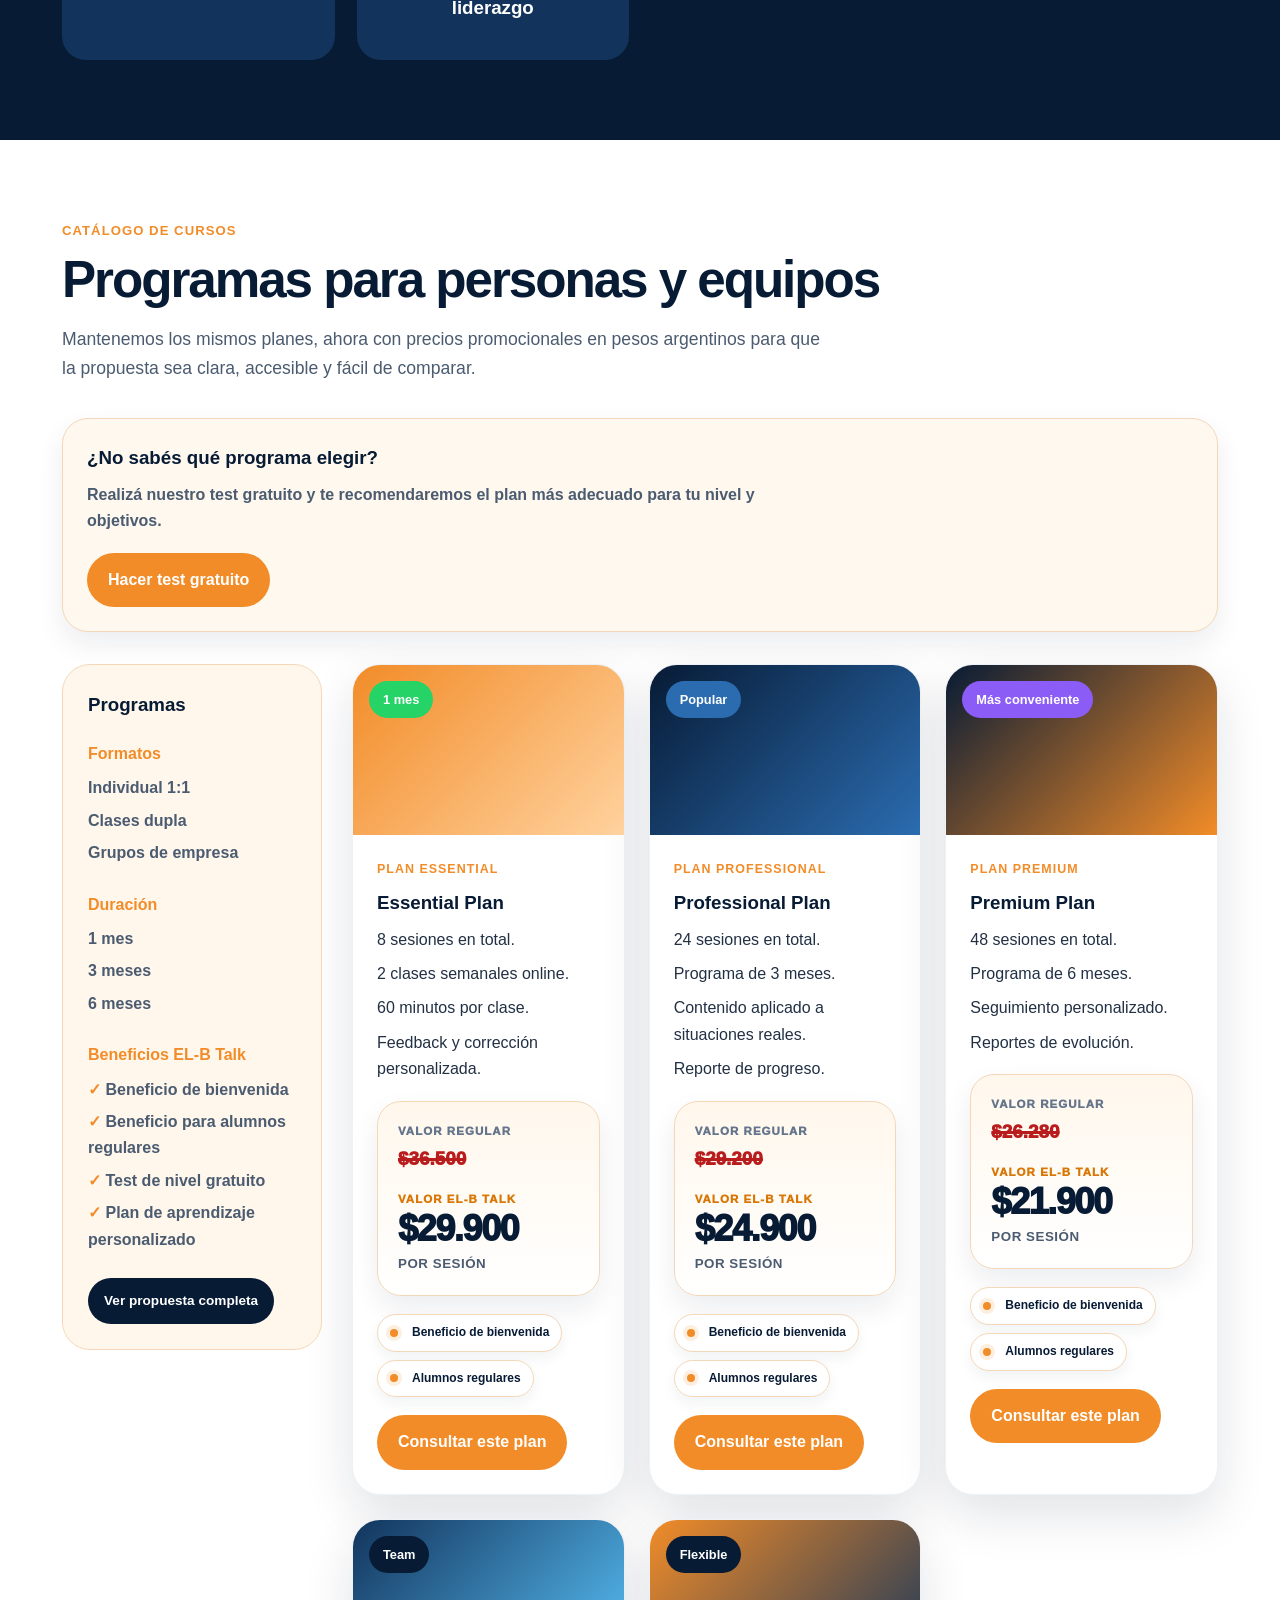
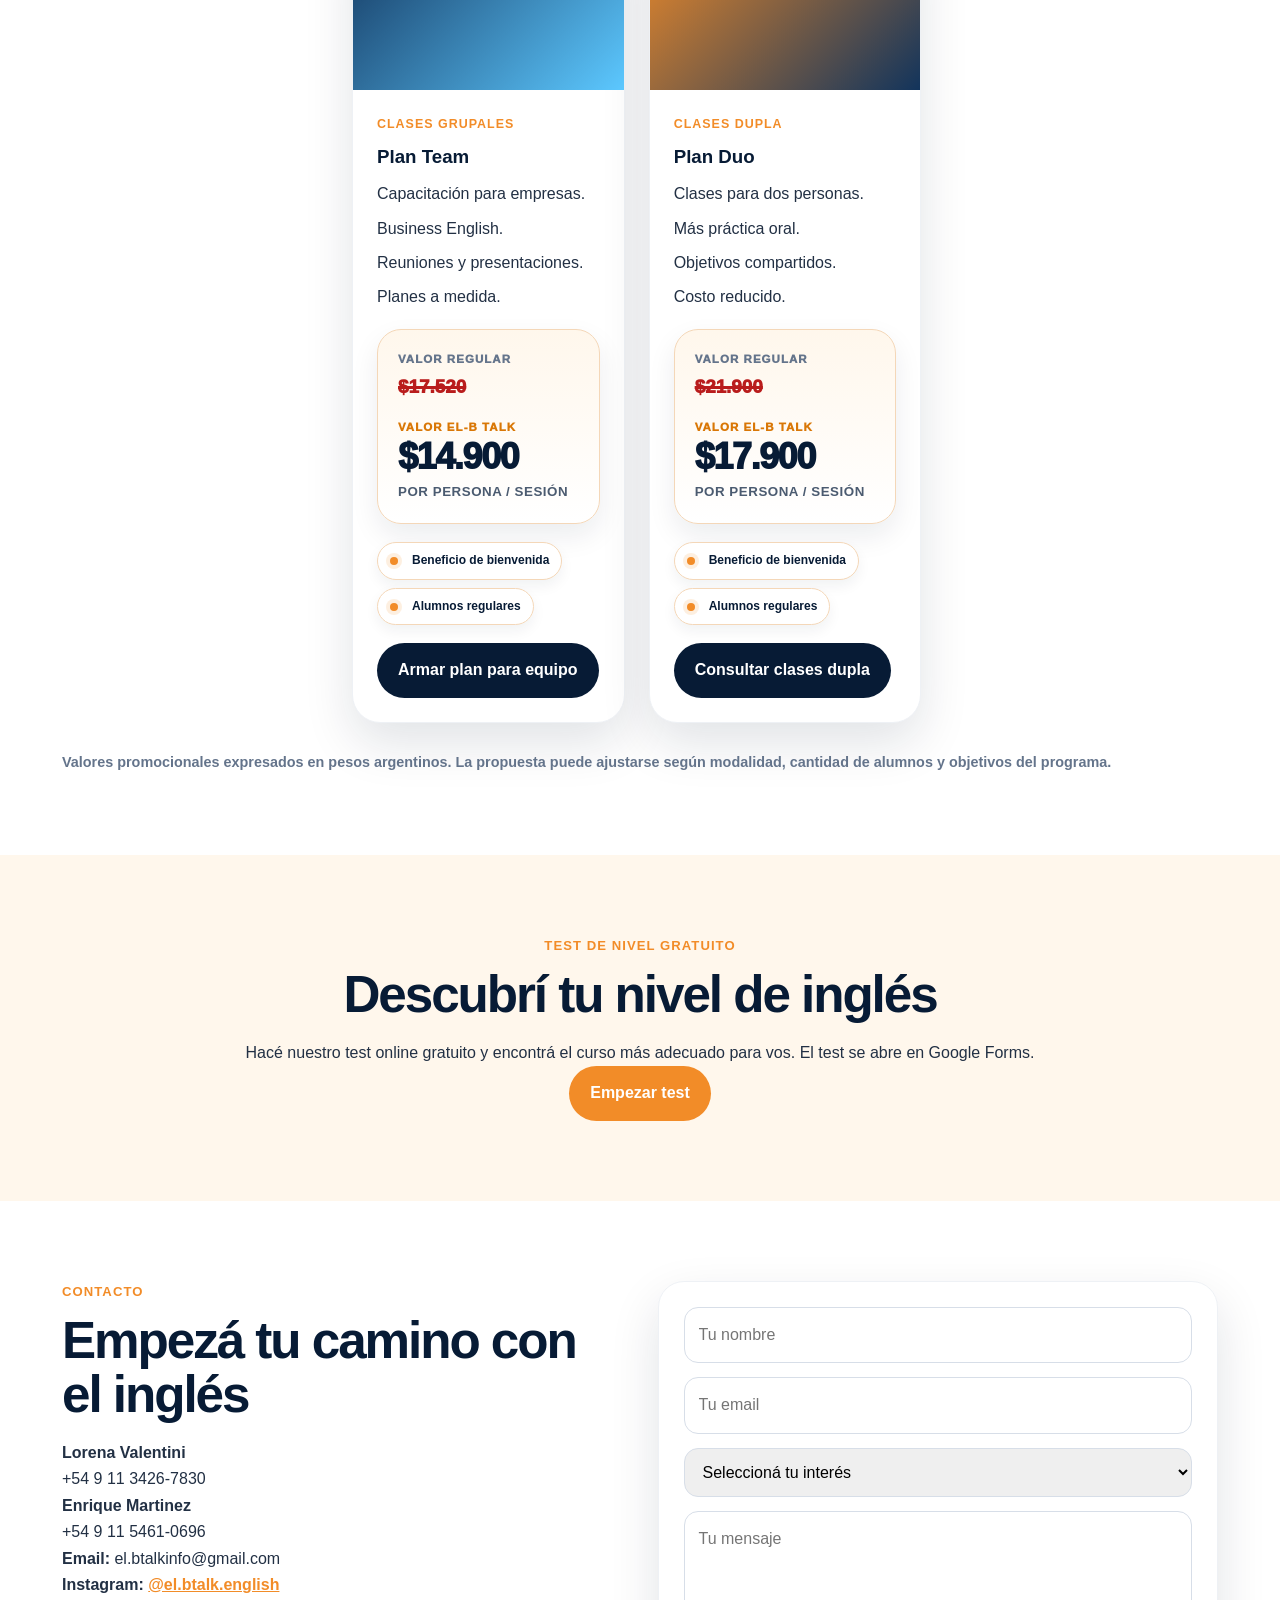
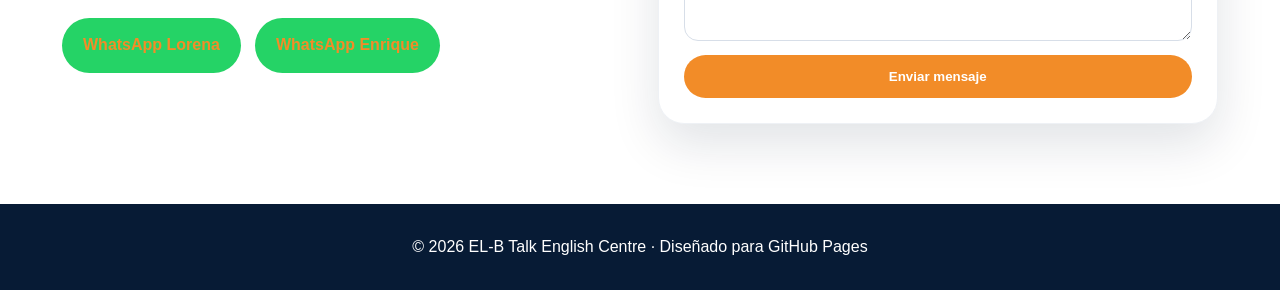
==== commit fd2c475c: "Add files via upload" ====
--- a/index.html
+++ b/index.html
@@ -7,7 +7,7 @@
   <title>EL-B Talk English Centre</title>
   <meta name="description" content="EL-B Talk English Centre: clases de inglés personalizadas, inglés para empresas, preparación IELTS, club de conversación y capacitación corporativa." />
 
-  <link rel="stylesheet" href="style.css" />
+  <link rel="stylesheet" href="style.css?v=final-clean" />
   <link rel="stylesheet" href="https://cdnjs.cloudflare.com/ajax/libs/font-awesome/6.5.0/css/all.min.css" />
 </head>
 
@@ -171,12 +171,10 @@
       <div>
         <p class="tag">Conversation Club</p>
         <h2>EL-B Talk Conversation Club</h2>
-        <div class="ideal-badge club-ideal">
-          <div class="ideal-title">☕ Ideal para vos si...</div>
-          <div class="ideal-text">
-            Querés compartir un café, conocer gente nueva y ganar fluidez hablando inglés en conversaciones reales.
-          </div>
-        </div>
+        <p><strong>Coffee • Conversation • Community</strong></p>
+        <p>
+          Conversaciones reales en inglés, café, networking y práctica sin presión.
+        </p>
         <p>
           Practicá inglés en un ambiente relajado, con temas significativos,
           apoyo de vocabulario y foco en comunicación real.
@@ -232,6 +230,16 @@
         Mantenemos los mismos planes, ahora con precios promocionales en pesos argentinos para que la propuesta sea clara, accesible y fácil de comparar.
       </p>
 
+      <div class="program-guide">
+        <h3>¿No sabés qué programa elegir?</h3>
+        <p>
+          Realizá nuestro test gratuito y te recomendaremos el plan más adecuado para tu nivel y objetivos.
+        </p>
+        <a href="test.html" class="btn primary">
+          Hacer test gratuito
+        </a>
+      </div>
+
       <div class="catalog-layout">
         <aside class="catalog-filters">
           <h3>Programas</h3>
@@ -271,13 +279,10 @@
             <div class="product-content">
               <p class="product-type">Plan Essential</p>
               <h3>Essential Plan</h3>
-              <div class="ideal-badge">
-                <div class="ideal-title">🟠 Ideal para vos si...</div>
-                <div class="ideal-text">
-                  Te cuesta mantener una conversación básica en inglés o querés retomar después de mucho tiempo.
-                </div>
-              </div>
-              <p>8 sesiones en total. 2 clases semanales online en vivo de 60 minutos con feedback y corrección en clase.</p>
+              <p>8 sesiones en total.</p>
+              <p>2 clases semanales online.</p>
+              <p>60 minutos por clase.</p>
+              <p>Feedback y corrección personalizada.</p>
               <div class="offer-price">
                 <span class="rate-label">Valor regular</span>
                 <span class="old-price">$36.500</span>
@@ -300,13 +305,10 @@
             <div class="product-content">
               <p class="product-type">Plan Professional</p>
               <h3>Professional Plan</h3>
-              <div class="ideal-badge">
-                <div class="ideal-title">🟠 Ideal para vos si...</div>
-                <div class="ideal-text">
-                  Ya estudiaste inglés y querés ganar fluidez, seguridad y confianza al comunicarte.
-                </div>
-              </div>
-              <p>24 sesiones en total. Programa de 3 meses con contenido aplicado a situaciones reales de trabajo y reporte de progreso.</p>
+              <p>24 sesiones en total.</p>
+              <p>Programa de 3 meses.</p>
+              <p>Contenido aplicado a situaciones reales.</p>
+              <p>Reporte de progreso.</p>
               <div class="offer-price">
                 <span class="rate-label">Valor regular</span>
                 <span class="old-price">$29.200</span>
@@ -329,13 +331,10 @@
             <div class="product-content">
               <p class="product-type">Plan Premium</p>
               <h3>Premium Plan</h3>
-              <div class="ideal-badge">
-                <div class="ideal-title">🟠 Ideal para vos si...</div>
-                <div class="ideal-text">
-                  Buscás resultados rápidos, seguimiento personalizado y un plan de aprendizaje a medida.
-                </div>
-              </div>
-              <p>48 sesiones en total. Entrenamiento de 6 meses con feedback continuo, seguimiento personalizado y reportes de evolución.</p>
+              <p>48 sesiones en total.</p>
+              <p>Programa de 6 meses.</p>
+              <p>Seguimiento personalizado.</p>
+              <p>Reportes de evolución.</p>
               <div class="offer-price">
                 <span class="rate-label">Valor regular</span>
                 <span class="old-price">$26.280</span>
@@ -358,13 +357,10 @@
             <div class="product-content">
               <p class="product-type">Clases grupales</p>
               <h3>Plan Team</h3>
-              <div class="ideal-badge">
-                <div class="ideal-title">🟠 Ideal para vos si...</div>
-                <div class="ideal-text">
-                  Tu equipo necesita comunicarse mejor en reuniones, presentaciones y situaciones laborales reales.
-                </div>
-              </div>
-              <p>Sesiones grupales para empresas. Mínimo 3 personas y máximo 6 personas.</p>
+              <p>Capacitación para empresas.</p>
+              <p>Business English.</p>
+              <p>Reuniones y presentaciones.</p>
+              <p>Planes a medida.</p>
               <div class="offer-price">
                 <span class="rate-label">Valor regular</span>
                 <span class="old-price">$17.520</span>
@@ -387,13 +383,10 @@
             <div class="product-content">
               <p class="product-type">Clases dupla</p>
               <h3>Plan Duo</h3>
-              <div class="ideal-badge">
-                <div class="ideal-title">🟠 Ideal para vos si...</div>
-                <div class="ideal-text">
-                  Querés practicar junto a otra persona con objetivos similares y avanzar con seguimiento cercano.
-                </div>
-              </div>
-              <p>Ideal para dos personas con objetivos similares. Combina interacción con seguimiento cercano.</p>
+              <p>Clases para dos personas.</p>
+              <p>Más práctica oral.</p>
+              <p>Objetivos compartidos.</p>
+              <p>Costo reducido.</p>
               <div class="offer-price">
                 <span class="rate-label">Valor regular</span>
                 <span class="old-price">$21.900</span>
--- a/style.css
+++ b/style.css
@@ -313,3 +313,450 @@
   background:#f28c28;
   margin-right:8px;
 }
+
+
+
+/* ===== EL-B TALK FINAL STRONG MOBILE FIX ===== */
+@media (max-width: 768px){
+
+  html, body{
+    width:100%;
+    max-width:100%;
+    overflow-x:hidden;
+  }
+
+  .header{
+    width:100%;
+  }
+
+  .nav{
+    position:relative;
+    width:100%;
+    padding:16px 18px;
+  }
+
+  .menu-btn{
+    display:block;
+  }
+
+  .nav-links{
+    display:none;
+    position:absolute;
+    top:68px;
+    left:0;
+    right:0;
+    width:100%;
+    max-width:100%;
+    background:#fff;
+    flex-direction:column;
+    align-items:center;
+    gap:0;
+    padding:16px 0;
+    box-shadow:0 10px 25px rgba(0,0,0,.08);
+    z-index:9999;
+    border-radius:0 0 20px 20px;
+  }
+
+  .nav-links.open{
+    display:flex;
+  }
+
+  .nav-links li{
+    width:100%;
+    text-align:center;
+  }
+
+  .nav-links a{
+    display:block;
+    width:100%;
+    padding:14px 18px;
+  }
+
+  .hero,
+  .split,
+  .contact,
+  .catalog-layout{
+    display:grid;
+    grid-template-columns:1fr !important;
+    width:100%;
+    max-width:100%;
+  }
+
+  .section,
+  .hero,
+  .catalog,
+  .test-wrapper,
+  .test-hero{
+    width:100%;
+    max-width:100%;
+    padding-left:18px;
+    padding-right:18px;
+  }
+
+  .catalog-products,
+  .cards,
+  .feature-grid,
+  .business-grid{
+    display:grid;
+    grid-template-columns:1fr !important;
+    width:100%;
+    max-width:100%;
+    gap:22px;
+  }
+
+  .catalog-filters{
+    position:static !important;
+    width:100%;
+    max-width:100%;
+  }
+
+  .product-card,
+  .cards article,
+  .feature-grid div,
+  .testimonial-box div,
+  .contact form{
+    width:100%;
+    max-width:100%;
+    min-width:0;
+  }
+
+  .product-content{
+    width:100%;
+    max-width:100%;
+    min-width:0;
+    padding:22px;
+  }
+
+  .offer-price{
+    width:100%;
+    max-width:100%;
+    min-width:0;
+    overflow:visible;
+    box-sizing:border-box;
+  }
+
+  .offer-price strong{
+    font-size:clamp(1.7rem,9vw,2.15rem);
+    line-height:1.05;
+    word-break:normal;
+    overflow-wrap:anywhere;
+  }
+
+  .old-price{
+    font-size:1rem;
+    max-width:100%;
+    overflow-wrap:anywhere;
+  }
+
+  .rate-label,
+  .offer-price small{
+    max-width:100%;
+    overflow-wrap:anywhere;
+  }
+
+  .benefit-pills{
+    display:flex;
+    flex-direction:column;
+    align-items:stretch;
+    gap:8px;
+    width:100%;
+  }
+
+  .benefit-pills span{
+    width:100%;
+    max-width:100%;
+    justify-content:flex-start;
+    white-space:normal;
+  }
+
+  .ideal-badge{
+    width:100%;
+    max-width:100%;
+  }
+
+  h1{
+    font-size:clamp(2.45rem,13vw,3.6rem);
+  }
+
+  h2{
+    font-size:clamp(1.85rem,9vw,2.65rem);
+  }
+
+  .floating-card{
+    position:relative;
+    left:0;
+    bottom:auto;
+    margin-top:14px;
+    width:100%;
+  }
+
+  .buttons{
+    width:100%;
+  }
+
+  .buttons .btn{
+    text-align:center;
+  }
+}
+
+
+
+/* ===== EL-B TALK FINAL CLEAN VERSION ===== */
+
+.program-guide{
+  background:#fff8ef;
+  border:1px solid #f4d7b8;
+  border-radius:26px;
+  padding:24px;
+  margin:28px 0 32px;
+  box-shadow:0 12px 28px rgba(7,27,53,.08);
+}
+
+.program-guide h3{
+  margin-bottom:8px;
+}
+
+.program-guide p{
+  max-width:720px;
+  margin-bottom:18px;
+  color:#4b5b70;
+  font-weight:700;
+}
+
+.product-content > p{
+  margin-bottom:8px;
+}
+
+.student-benefits p{
+  font-weight:700;
+}
+
+.student-benefits p::before{
+  content:"✓ ";
+  color:#f28c28;
+  font-weight:900;
+}
+
+.benefit-pills{
+  display:flex;
+  gap:8px;
+  flex-wrap:wrap;
+  margin:14px 0 18px;
+}
+
+.benefit-pills span{
+  display:inline-flex;
+  align-items:center;
+  background:#fff;
+  border:1px solid #f4d7b8;
+  border-radius:999px;
+  padding:8px 12px;
+  font-size:.75rem;
+  font-weight:800;
+  box-shadow:0 6px 14px rgba(7,27,53,.06);
+}
+
+.benefit-pills span::before{
+  content:"";
+  width:8px;
+  height:8px;
+  border-radius:50%;
+  background:#f28c28;
+  margin-right:8px;
+}
+
+/* ===== MOBILE FIX DEFINITIVO ===== */
+@media (max-width: 768px){
+
+  html,
+  body{
+    width:100%;
+    max-width:100%;
+    overflow-x:hidden;
+  }
+
+  .menu-btn{
+    display:block;
+  }
+
+  .nav{
+    position:relative;
+    width:100%;
+    padding:16px 18px;
+  }
+
+  .nav-links{
+    display:none;
+    position:absolute;
+    top:68px;
+    left:0;
+    right:0;
+    width:100%;
+    max-width:100%;
+    background:#fff;
+    flex-direction:column;
+    align-items:center;
+    gap:0;
+    padding:16px 0;
+    box-shadow:0 10px 25px rgba(0,0,0,.08);
+    z-index:9999;
+    border-radius:0 0 20px 20px;
+  }
+
+  .nav-links.open{
+    display:flex;
+  }
+
+  .nav-links li{
+    width:100%;
+    text-align:center;
+  }
+
+  .nav-links a{
+    display:block;
+    width:100%;
+    padding:14px 18px;
+  }
+
+  .section,
+  .hero,
+  .catalog,
+  .test-wrapper,
+  .test-hero{
+    width:100%;
+    max-width:100%;
+    padding-left:18px;
+    padding-right:18px;
+  }
+
+  .hero,
+  .split,
+  .contact,
+  .catalog-layout{
+    display:flex !important;
+    flex-direction:column !important;
+    width:100%;
+    max-width:100%;
+  }
+
+  .catalog-products{
+    display:flex !important;
+    flex-direction:column !important;
+    gap:22px;
+    width:100%;
+    max-width:100%;
+  }
+
+  .cards,
+  .feature-grid,
+  .business-grid{
+    display:grid;
+    grid-template-columns:1fr !important;
+    width:100%;
+    max-width:100%;
+  }
+
+  .catalog-filters{
+    position:static !important;
+    top:auto !important;
+    width:100%;
+    max-width:100%;
+    margin-bottom:22px;
+  }
+
+  .product-card,
+  .cards article,
+  .feature-grid div,
+  .testimonial-box div,
+  .contact form{
+    width:100%;
+    max-width:100%;
+    min-width:0;
+    height:auto !important;
+    min-height:auto !important;
+    margin-left:auto;
+    margin-right:auto;
+  }
+
+  .featured-card{
+    transform:none !important;
+  }
+
+  .product-image{
+    height:140px !important;
+    min-height:140px !important;
+  }
+
+  .product-content{
+    width:100%;
+    max-width:100%;
+    min-width:0;
+    height:auto !important;
+    min-height:auto !important;
+    padding:22px;
+  }
+
+  .offer-price,
+  .price-box{
+    width:100%;
+    max-width:100%;
+    min-width:0;
+    height:auto !important;
+    min-height:auto !important;
+    overflow:visible !important;
+    box-sizing:border-box;
+  }
+
+  .offer-price strong,
+  .price-box strong{
+    font-size:clamp(1.7rem,9vw,2.15rem);
+    line-height:1.05;
+    word-break:normal;
+    overflow-wrap:anywhere;
+  }
+
+  .benefit-pills{
+    display:flex;
+    flex-direction:column;
+    align-items:stretch;
+    gap:8px;
+    width:100%;
+  }
+
+  .benefit-pills span{
+    width:100%;
+    max-width:100%;
+    justify-content:flex-start;
+    white-space:normal;
+  }
+
+  .program-guide{
+    padding:20px;
+  }
+
+  h1{
+    font-size:clamp(2.45rem,13vw,3.6rem);
+  }
+
+  h2{
+    font-size:clamp(1.85rem,9vw,2.65rem);
+  }
+
+  .floating-card{
+    position:relative;
+    left:0;
+    bottom:auto;
+    margin-top:14px;
+    width:100%;
+  }
+
+  .buttons{
+    width:100%;
+  }
+
+  .buttons .btn{
+    text-align:center;
+  }
+}
+
+.ideal-badge,.ideal-title,.ideal-text,.club-ideal{display:none !important;}
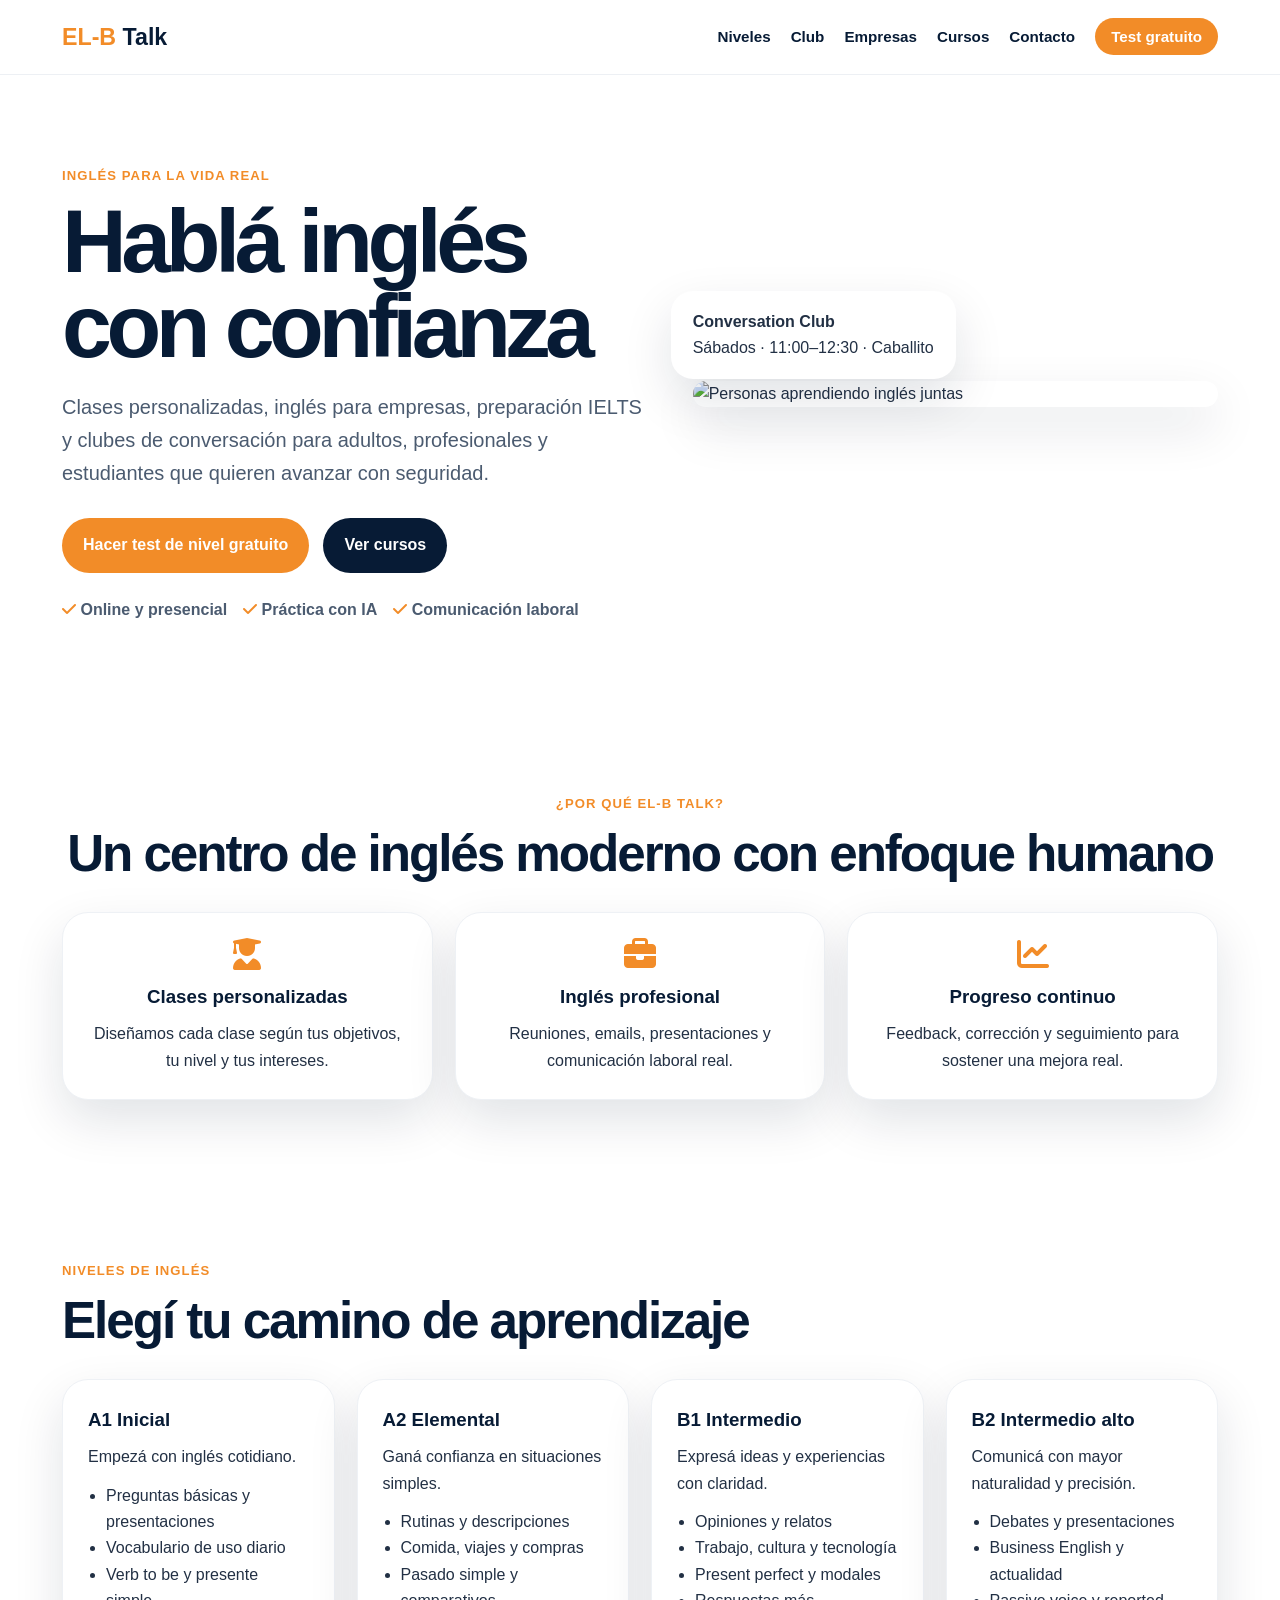
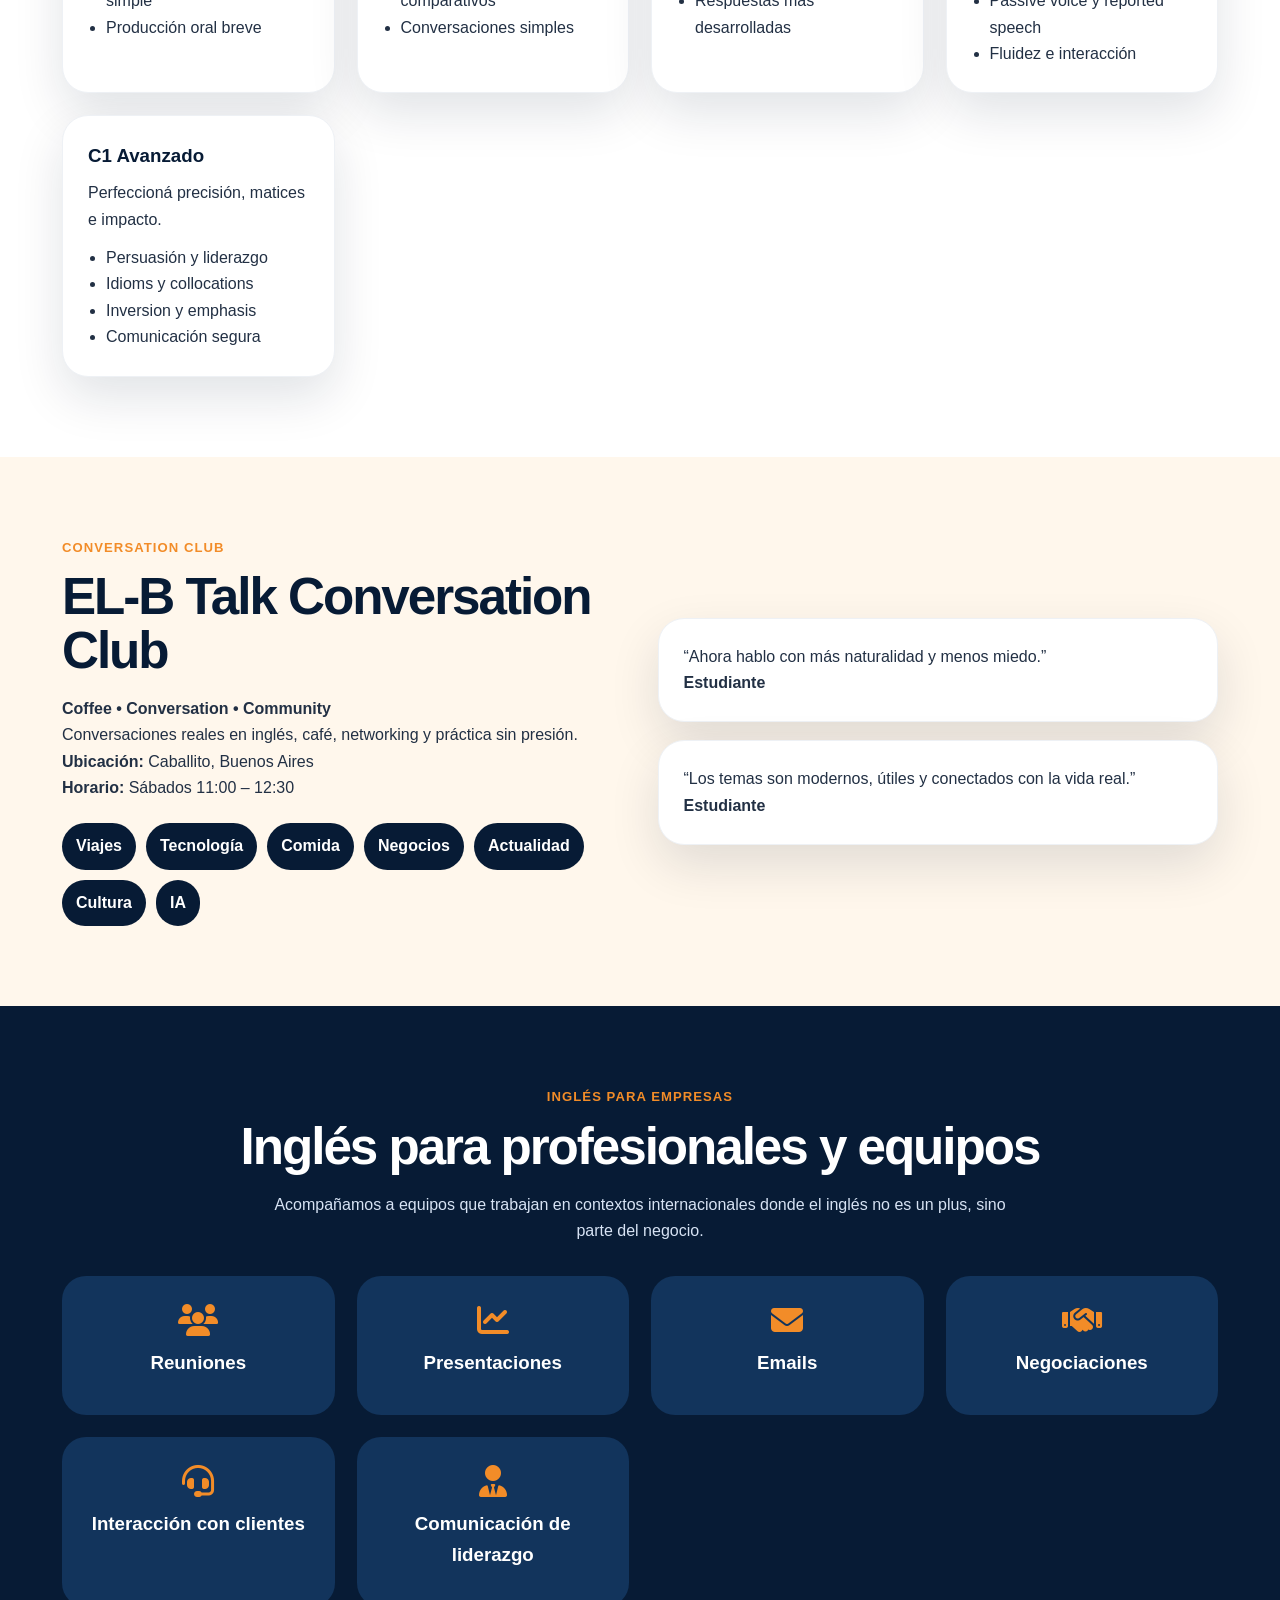
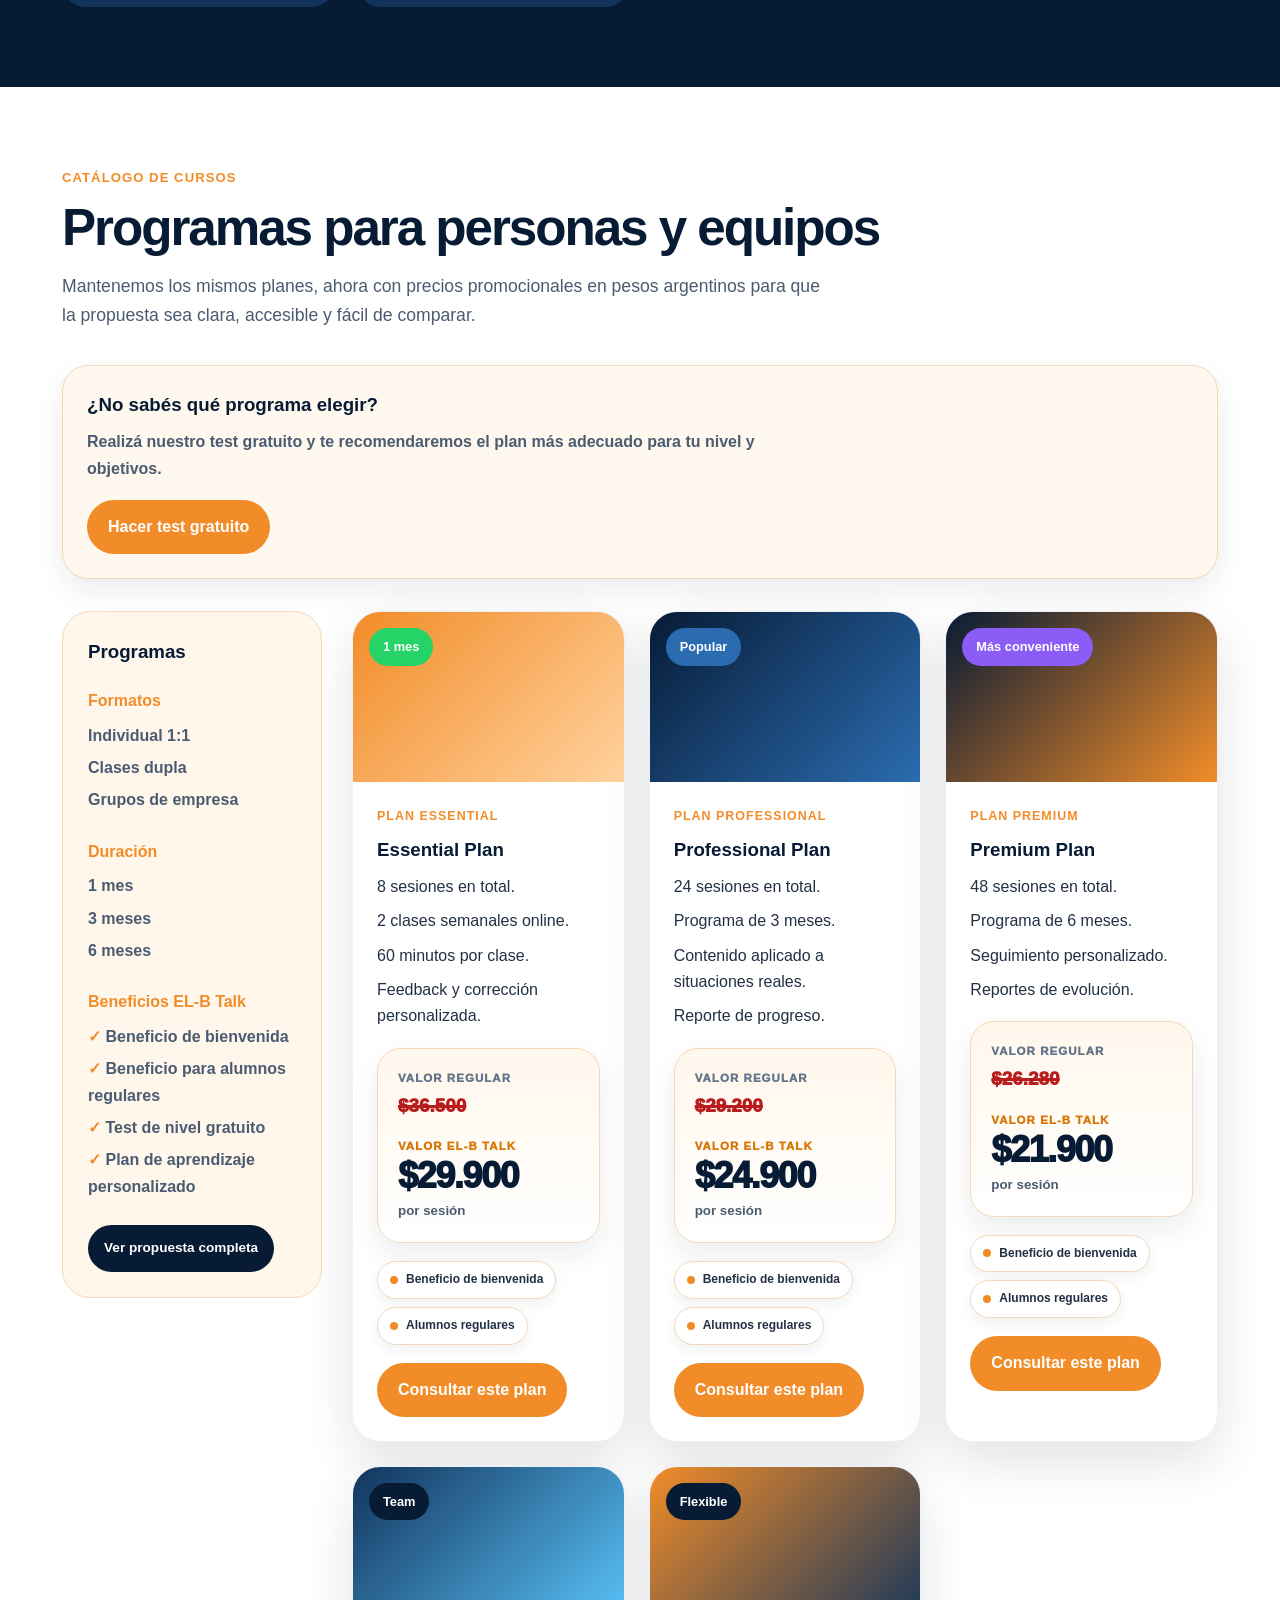
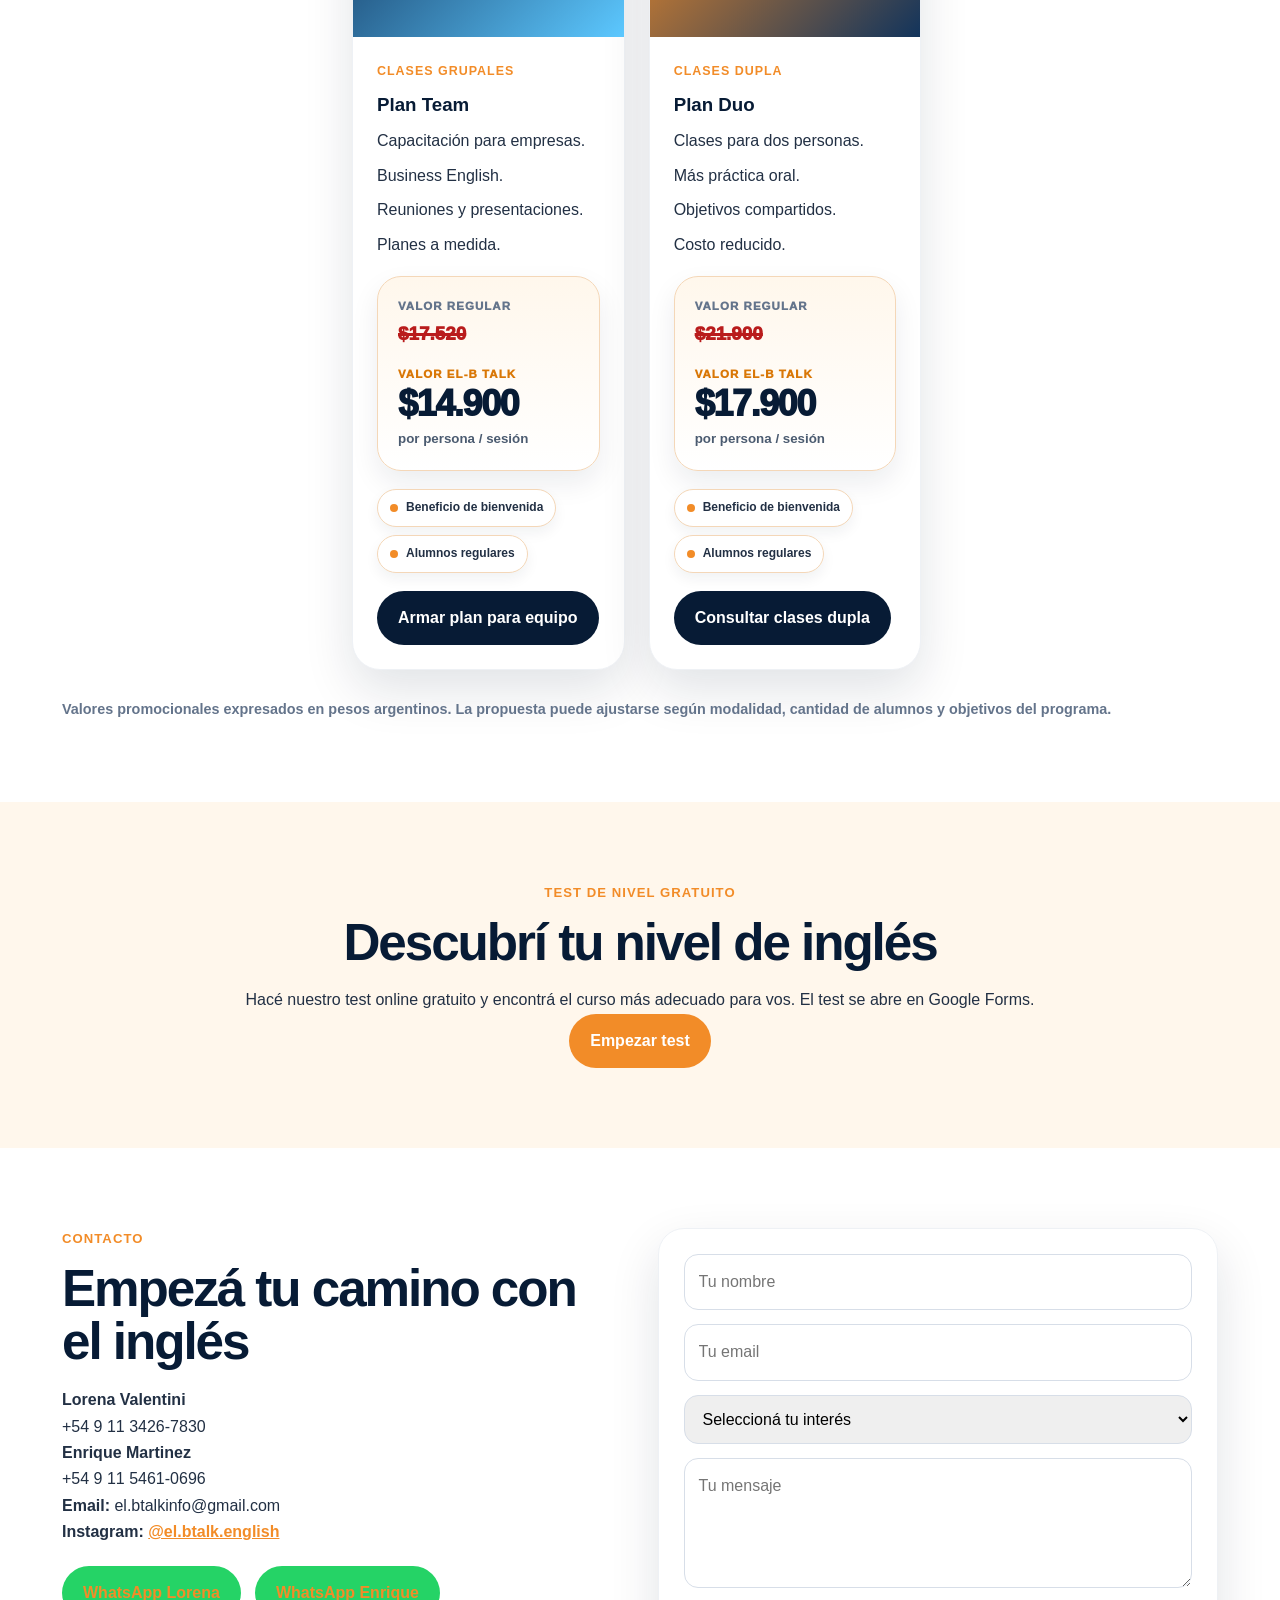
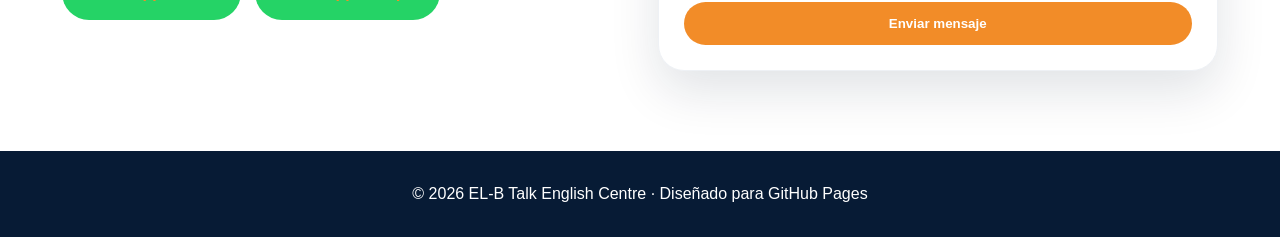
==== commit 73b57f14: "Add files via upload" ====
--- a/index.html
+++ b/index.html
@@ -7,7 +7,7 @@
   <title>EL-B Talk English Centre</title>
   <meta name="description" content="EL-B Talk English Centre: clases de inglés personalizadas, inglés para empresas, preparación IELTS, club de conversación y capacitación corporativa." />
 
-  <link rel="stylesheet" href="style.css?v=final-clean" />
+  <link rel="stylesheet" href="style.css?v=final-mobile-clean-2" />
   <link rel="stylesheet" href="https://cdnjs.cloudflare.com/ajax/libs/font-awesome/6.5.0/css/all.min.css" />
 </head>
 
@@ -175,10 +175,6 @@
         <p>
           Conversaciones reales en inglés, café, networking y práctica sin presión.
         </p>
-        <p>
-          Practicá inglés en un ambiente relajado, con temas significativos,
-          apoyo de vocabulario y foco en comunicación real.
-        </p>
         <p><strong>Ubicación:</strong> Caballito, Buenos Aires</p>
         <p><strong>Horario:</strong> Sábados 11:00 – 12:30</p>
 
@@ -229,8 +225,7 @@
       <p class="catalog-intro">
         Mantenemos los mismos planes, ahora con precios promocionales en pesos argentinos para que la propuesta sea clara, accesible y fácil de comparar.
       </p>
-
-      <div class="program-guide">
+<div class="program-guide">
         <h3>¿No sabés qué programa elegir?</h3>
         <p>
           Realizá nuestro test gratuito y te recomendaremos el plan más adecuado para tu nivel y objetivos.
--- a/style.css
+++ b/style.css
@@ -105,56 +105,8 @@
 .reveal{opacity:0;transform:translateY(24px);transition:.7s ease}
 .reveal.visible{opacity:1;transform:translateY(0)}
 
-@media(max-width:850px){
-  .menu-btn{display:block}
-  .nav-links{display:none;position:absolute;top:72px;left:16px;right:16px;background:white;border-radius:20px;box-shadow:var(--shadow);padding:20px;flex-direction:column}
-  .nav-links.open{display:flex}
-  .hero,.split,.contact,.catalog-layout{grid-template-columns:1fr}
-  .hero{padding-top:55px}
-  .floating-card{position:relative;left:0;bottom:0;margin-top:14px}
-  .catalog-filters{position:static}
-}
-
-
-.offer-price{
-  background:var(--cream);
-  border-radius:22px;
-  padding:18px;
-  margin:18px 0;
-  border:1px solid #f4d7b8;
-}
-.old-price{
-  display:block;
-  color:#8a94a6;
-  font-size:1rem;
-  font-weight:900;
-  text-decoration:line-through;
-  margin-bottom:4px;
-}
-.offer-price strong{
-  display:block;
-  color:var(--blue);
-  font-size:2rem;
-  line-height:1;
-  font-weight:1000;
-}
-.offer-price small{
-  display:block;
-  color:var(--orange-dark);
-  font-weight:900;
-  margin-top:6px;
-  text-transform:uppercase;
-  letter-spacing:.04em;
-}
-
-
-/* Premium pricing style */
-.student-benefits p::before{
-  content:"✓ ";
-  color:var(--orange);
-  font-weight:1000;
-}
-
+
+/* ===== FINAL PRICING / CATALOG ===== */
 .offer-price{
   background:linear-gradient(180deg,#fff7ec 0%,#ffffff 100%);
   border-radius:24px;
@@ -206,74 +158,24 @@
   margin-top:6px;
 }
 
-
-/* Benefit circles / premium badges */
-.benefit-pills{
-  display:flex;
-  gap:8px;
-  flex-wrap:wrap;
-  margin:14px 0 18px;
-}
-
-.benefit-pills span{
-  display:inline-flex;
-  align-items:center;
-  gap:6px;
-  background:#fff;
-  color:var(--blue);
-  border:1px solid #f4d7b8;
-  border-radius:999px;
-  padding:8px 11px;
-  font-size:.76rem;
-  font-weight:1000;
-  box-shadow:0 8px 20px rgba(7,27,53,.08);
-}
-
-.benefit-pills span::before{
-  content:"";
-  width:9px;
-  height:9px;
-  border-radius:50%;
-  background:var(--orange);
-  box-shadow:0 0 0 4px rgba(242,140,40,.14);
-}
-
-.student-benefits p::before{
-  content:"✓ ";
-  color:var(--orange);
-  font-weight:1000;
-}
-
-
-/* ===== EL-B TALK FINAL DEFINITIVE VERSION ===== */
-
-.ideal-badge{
+.program-guide{
   background:#fff8ef;
   border:1px solid #f4d7b8;
-  border-radius:20px;
-  padding:14px 18px;
-  margin:14px 0 18px;
-  box-shadow:0 8px 20px rgba(7,27,53,.08);
-}
-
-.ideal-title{
-  color:#f28c28;
-  font-size:.8rem;
-  font-weight:900;
-  text-transform:uppercase;
-  letter-spacing:.08em;
-}
-
-.ideal-text{
-  margin-top:6px;
-  color:#0b2545;
+  border-radius:26px;
+  padding:24px;
+  margin:28px 0 32px;
+  box-shadow:0 12px 28px rgba(7,27,53,.08);
+}
+
+.program-guide p{
+  max-width:720px;
+  margin-bottom:18px;
+  color:#4b5b70;
   font-weight:700;
-  line-height:1.45;
-}
-
-.club-ideal{
-  background:white;
-  max-width:680px;
+}
+
+.product-content > p{
+  margin-bottom:8px;
 }
 
 .student-benefits p{
@@ -314,24 +216,16 @@
   margin-right:8px;
 }
 
-
-
-/* ===== EL-B TALK FINAL STRONG MOBILE FIX ===== */
-@media (max-width: 768px){
-
+/* ===== MOBILE CLEAN FIX ===== */
+@media(max-width:850px){
   html, body{
     width:100%;
     max-width:100%;
     overflow-x:hidden;
   }
 
-  .header{
-    width:100%;
-  }
-
   .nav{
     position:relative;
-    width:100%;
     padding:16px 18px;
   }
 
@@ -346,7 +240,6 @@
     left:0;
     right:0;
     width:100%;
-    max-width:100%;
     background:#fff;
     flex-direction:column;
     align-items:center;
@@ -372,257 +265,8 @@
     padding:14px 18px;
   }
 
-  .hero,
-  .split,
-  .contact,
-  .catalog-layout{
-    display:grid;
-    grid-template-columns:1fr !important;
-    width:100%;
-    max-width:100%;
-  }
-
   .section,
-  .hero,
-  .catalog,
-  .test-wrapper,
-  .test-hero{
-    width:100%;
-    max-width:100%;
-    padding-left:18px;
-    padding-right:18px;
-  }
-
-  .catalog-products,
-  .cards,
-  .feature-grid,
-  .business-grid{
-    display:grid;
-    grid-template-columns:1fr !important;
-    width:100%;
-    max-width:100%;
-    gap:22px;
-  }
-
-  .catalog-filters{
-    position:static !important;
-    width:100%;
-    max-width:100%;
-  }
-
-  .product-card,
-  .cards article,
-  .feature-grid div,
-  .testimonial-box div,
-  .contact form{
-    width:100%;
-    max-width:100%;
-    min-width:0;
-  }
-
-  .product-content{
-    width:100%;
-    max-width:100%;
-    min-width:0;
-    padding:22px;
-  }
-
-  .offer-price{
-    width:100%;
-    max-width:100%;
-    min-width:0;
-    overflow:visible;
-    box-sizing:border-box;
-  }
-
-  .offer-price strong{
-    font-size:clamp(1.7rem,9vw,2.15rem);
-    line-height:1.05;
-    word-break:normal;
-    overflow-wrap:anywhere;
-  }
-
-  .old-price{
-    font-size:1rem;
-    max-width:100%;
-    overflow-wrap:anywhere;
-  }
-
-  .rate-label,
-  .offer-price small{
-    max-width:100%;
-    overflow-wrap:anywhere;
-  }
-
-  .benefit-pills{
-    display:flex;
-    flex-direction:column;
-    align-items:stretch;
-    gap:8px;
-    width:100%;
-  }
-
-  .benefit-pills span{
-    width:100%;
-    max-width:100%;
-    justify-content:flex-start;
-    white-space:normal;
-  }
-
-  .ideal-badge{
-    width:100%;
-    max-width:100%;
-  }
-
-  h1{
-    font-size:clamp(2.45rem,13vw,3.6rem);
-  }
-
-  h2{
-    font-size:clamp(1.85rem,9vw,2.65rem);
-  }
-
-  .floating-card{
-    position:relative;
-    left:0;
-    bottom:auto;
-    margin-top:14px;
-    width:100%;
-  }
-
-  .buttons{
-    width:100%;
-  }
-
-  .buttons .btn{
-    text-align:center;
-  }
-}
-
-
-
-/* ===== EL-B TALK FINAL CLEAN VERSION ===== */
-
-.program-guide{
-  background:#fff8ef;
-  border:1px solid #f4d7b8;
-  border-radius:26px;
-  padding:24px;
-  margin:28px 0 32px;
-  box-shadow:0 12px 28px rgba(7,27,53,.08);
-}
-
-.program-guide h3{
-  margin-bottom:8px;
-}
-
-.program-guide p{
-  max-width:720px;
-  margin-bottom:18px;
-  color:#4b5b70;
-  font-weight:700;
-}
-
-.product-content > p{
-  margin-bottom:8px;
-}
-
-.student-benefits p{
-  font-weight:700;
-}
-
-.student-benefits p::before{
-  content:"✓ ";
-  color:#f28c28;
-  font-weight:900;
-}
-
-.benefit-pills{
-  display:flex;
-  gap:8px;
-  flex-wrap:wrap;
-  margin:14px 0 18px;
-}
-
-.benefit-pills span{
-  display:inline-flex;
-  align-items:center;
-  background:#fff;
-  border:1px solid #f4d7b8;
-  border-radius:999px;
-  padding:8px 12px;
-  font-size:.75rem;
-  font-weight:800;
-  box-shadow:0 6px 14px rgba(7,27,53,.06);
-}
-
-.benefit-pills span::before{
-  content:"";
-  width:8px;
-  height:8px;
-  border-radius:50%;
-  background:#f28c28;
-  margin-right:8px;
-}
-
-/* ===== MOBILE FIX DEFINITIVO ===== */
-@media (max-width: 768px){
-
-  html,
-  body{
-    width:100%;
-    max-width:100%;
-    overflow-x:hidden;
-  }
-
-  .menu-btn{
-    display:block;
-  }
-
-  .nav{
-    position:relative;
-    width:100%;
-    padding:16px 18px;
-  }
-
-  .nav-links{
-    display:none;
-    position:absolute;
-    top:68px;
-    left:0;
-    right:0;
-    width:100%;
-    max-width:100%;
-    background:#fff;
-    flex-direction:column;
-    align-items:center;
-    gap:0;
-    padding:16px 0;
-    box-shadow:0 10px 25px rgba(0,0,0,.08);
-    z-index:9999;
-    border-radius:0 0 20px 20px;
-  }
-
-  .nav-links.open{
-    display:flex;
-  }
-
-  .nav-links li{
-    width:100%;
-    text-align:center;
-  }
-
-  .nav-links a{
-    display:block;
-    width:100%;
-    padding:14px 18px;
-  }
-
-  .section,
-  .hero,
-  .catalog,
-  .test-wrapper,
-  .test-hero{
+  .hero{
     width:100%;
     max-width:100%;
     padding-left:18px;
@@ -635,8 +279,6 @@
   .catalog-layout{
     display:flex !important;
     flex-direction:column !important;
-    width:100%;
-    max-width:100%;
   }
 
   .catalog-products{
@@ -644,7 +286,6 @@
     flex-direction:column !important;
     gap:22px;
     width:100%;
-    max-width:100%;
   }
 
   .cards,
@@ -652,15 +293,11 @@
   .business-grid{
     display:grid;
     grid-template-columns:1fr !important;
-    width:100%;
-    max-width:100%;
   }
 
   .catalog-filters{
     position:static !important;
-    top:auto !important;
-    width:100%;
-    max-width:100%;
+    width:100%;
     margin-bottom:22px;
   }
 
@@ -671,75 +308,44 @@
   .contact form{
     width:100%;
     max-width:100%;
-    min-width:0;
     height:auto !important;
-    min-height:auto !important;
-    margin-left:auto;
-    margin-right:auto;
-  }
-
-  .featured-card{
-    transform:none !important;
+    min-height:0 !important;
   }
 
   .product-image{
-    height:140px !important;
-    min-height:140px !important;
+    height:120px !important;
+    min-height:120px !important;
   }
 
   .product-content{
     width:100%;
-    max-width:100%;
-    min-width:0;
     height:auto !important;
-    min-height:auto !important;
-    padding:22px;
-  }
-
-  .offer-price,
-  .price-box{
-    width:100%;
-    max-width:100%;
-    min-width:0;
+    min-height:0 !important;
+    padding:20px;
+  }
+
+  .offer-price{
+    width:100%;
     height:auto !important;
-    min-height:auto !important;
+    min-height:0 !important;
     overflow:visible !important;
-    box-sizing:border-box;
-  }
-
-  .offer-price strong,
-  .price-box strong{
-    font-size:clamp(1.7rem,9vw,2.15rem);
-    line-height:1.05;
-    word-break:normal;
-    overflow-wrap:anywhere;
+  }
+
+  .offer-price strong{
+    font-size:clamp(1.7rem,9vw,2.1rem);
   }
 
   .benefit-pills{
-    display:flex;
     flex-direction:column;
     align-items:stretch;
-    gap:8px;
-    width:100%;
   }
 
   .benefit-pills span{
     width:100%;
-    max-width:100%;
-    justify-content:flex-start;
-    white-space:normal;
   }
 
   .program-guide{
     padding:20px;
-  }
-
-  h1{
-    font-size:clamp(2.45rem,13vw,3.6rem);
-  }
-
-  h2{
-    font-size:clamp(1.85rem,9vw,2.65rem);
   }
 
   .floating-card{
@@ -750,13 +356,11 @@
     width:100%;
   }
 
-  .buttons{
-    width:100%;
-  }
-
-  .buttons .btn{
-    text-align:center;
-  }
-}
-
-.ideal-badge,.ideal-title,.ideal-text,.club-ideal{display:none !important;}
+  h1{
+    font-size:clamp(2.45rem,13vw,3.6rem);
+  }
+
+  h2{
+    font-size:clamp(1.85rem,9vw,2.65rem);
+  }
+}
